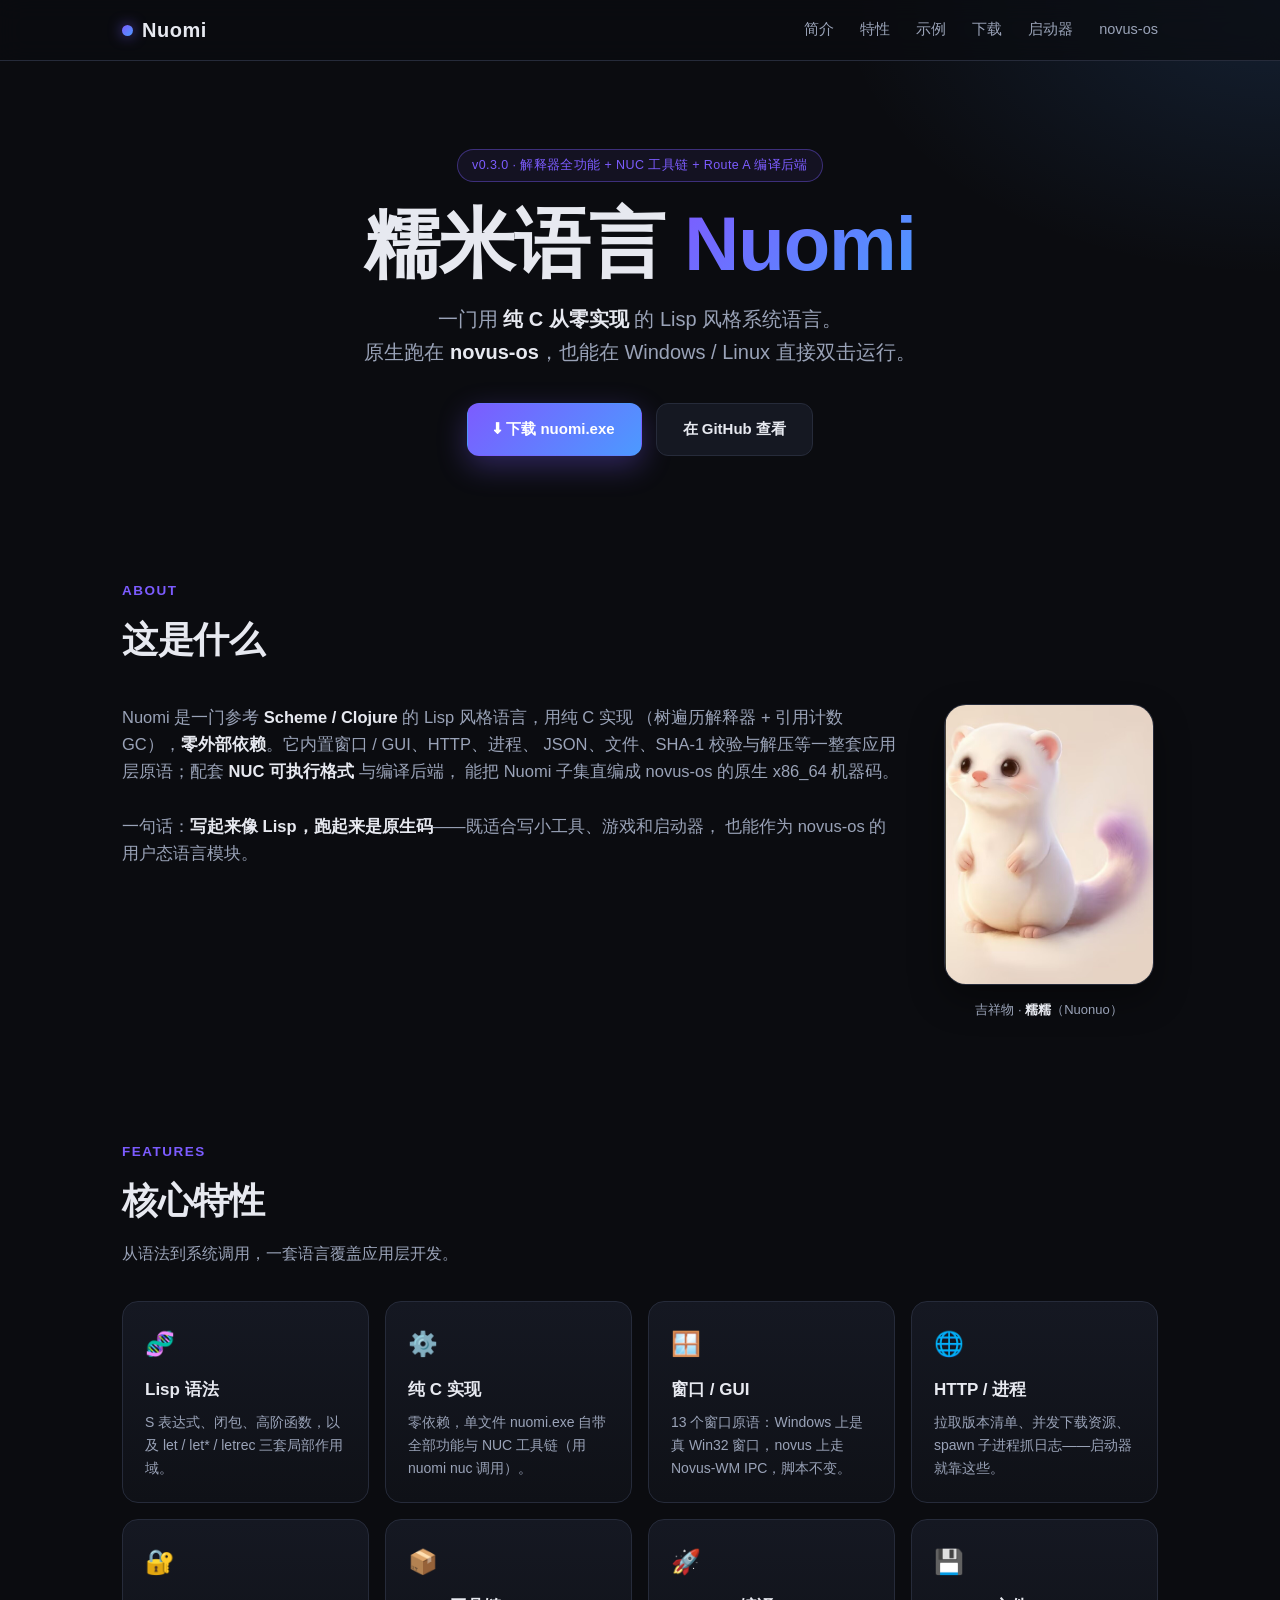
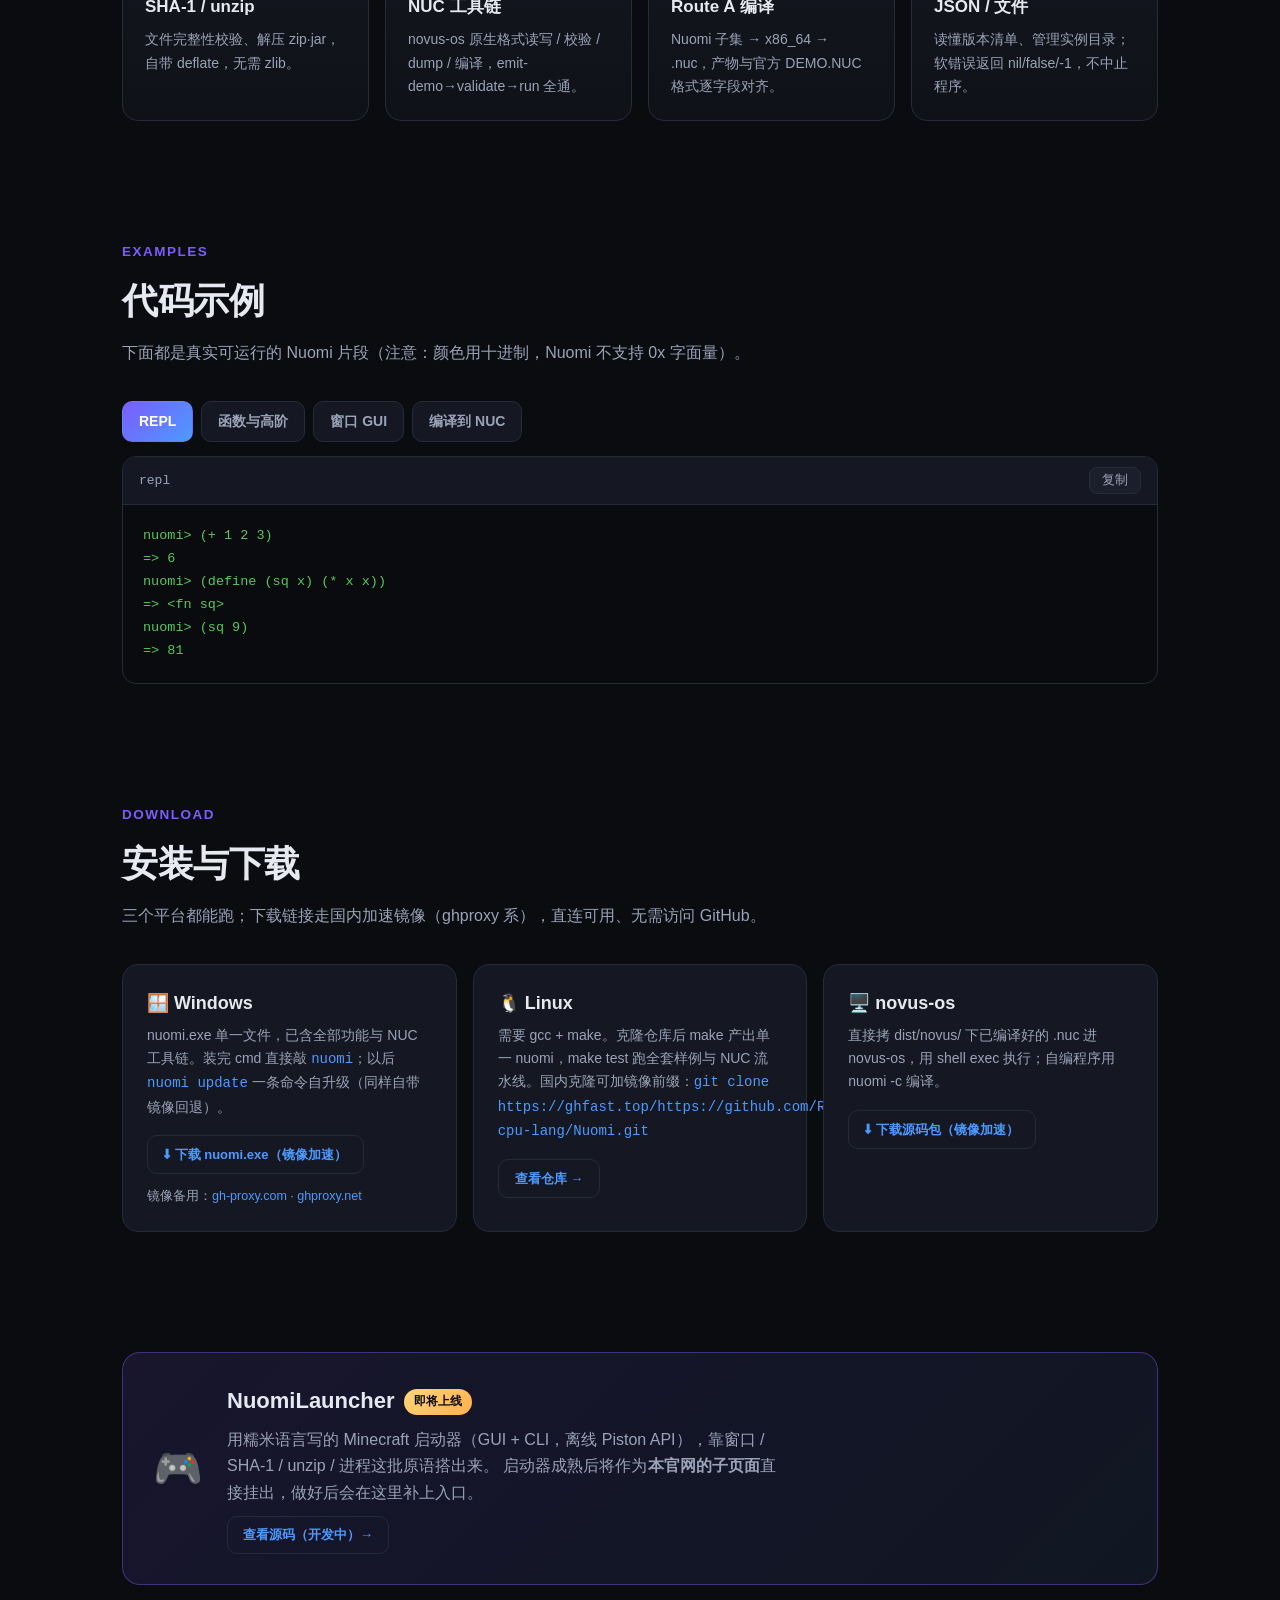
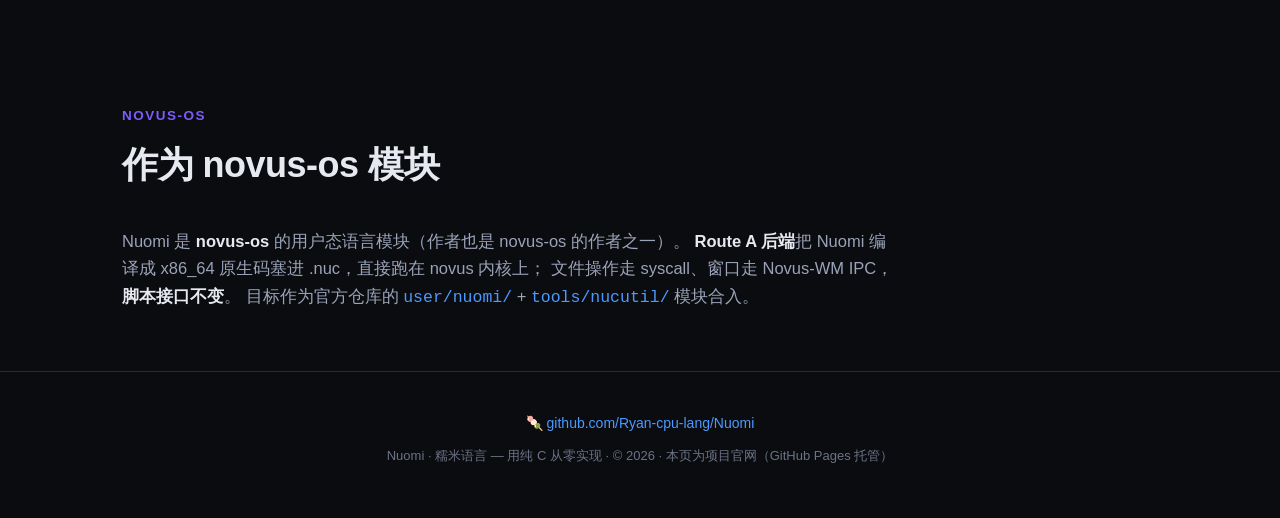
==== index.html @ 77aca498 "Add mascot Nuonuo to about section (inline base64)" ====
<!DOCTYPE html>
<html lang="zh-CN">
<head>
<meta charset="UTF-8">
<meta name="viewport" content="width=device-width, initial-scale=1.0">
<title>Nuomi · 糯米语言 — 用纯 C 从零实现的 Lisp 风格系统语言</title>
<style>
  :root{
    --bg:#0b0c10; --bg2:#0f1117; --panel:#151822; --panel2:#1b1f2b;
    --border:#262b3a; --text:#e7e9f0; --dim:#9aa3b8;
    --purple:#7c5cff; --blue:#4c9aff; --green:#57c75e;
    --grad:linear-gradient(135deg,#7c5cff,#4c9aff);
    --mono:"SFMono-Regular",Consolas,"Liberation Mono",Menlo,monospace;
    --sans:-apple-system,BlinkMacSystemFont,"Segoe UI","PingFang SC","Microsoft YaHei",sans-serif;
  }
  *{box-sizing:border-box;margin:0;padding:0}
  html{scroll-behavior:smooth}
  body{
    font-family:var(--sans); color:var(--text); background:var(--bg);
    line-height:1.65; overflow-x:hidden;
    background-image:
      radial-gradient(900px 500px at 12% -8%, rgba(124,92,255,.18), transparent 60%),
      radial-gradient(800px 500px at 100% 0%, rgba(76,154,255,.14), transparent 55%);
  }
  a{color:inherit;text-decoration:none}
  .wrap{max-width:1080px;margin:0 auto;padding:0 22px}
  /* nav */
  nav{
    position:sticky;top:0;z-index:50;backdrop-filter:blur(12px);
    background:rgba(11,12,16,.72);border-bottom:1px solid var(--border);
  }
  nav .wrap{display:flex;align-items:center;justify-content:space-between;height:60px}
  .brand{font-weight:800;font-size:20px;letter-spacing:.5px;display:flex;align-items:center;gap:9px}
  .brand .dot{width:11px;height:11px;border-radius:50%;background:var(--grad);box-shadow:0 0 14px rgba(124,92,255,.7)}
  .navlinks{display:flex;gap:26px;font-size:14.5px;color:var(--dim)}
  .navlinks a:hover{color:var(--text)}
  @media(max-width:720px){.navlinks{display:none}}
  /* hero */
  header{padding:88px 0 64px;text-align:center}
  .badge{display:inline-block;font-size:12.5px;color:var(--purple);
    border:1px solid rgba(124,92,255,.4);background:rgba(124,92,255,.08);
    padding:5px 14px;border-radius:999px;margin-bottom:22px;letter-spacing:.4px}
  h1{font-size:clamp(42px,8vw,76px);font-weight:850;line-height:1.05;letter-spacing:-1px}
  h1 .grad{background:var(--grad);-webkit-background-clip:text;background-clip:text;color:transparent}
  .sub{font-size:clamp(16px,2.4vw,20px);color:var(--dim);max-width:680px;margin:20px auto 0}
  .sub b{color:var(--text);font-weight:600}
  .cta{display:flex;gap:14px;justify-content:center;flex-wrap:wrap;margin-top:34px}
  .btn{padding:13px 26px;border-radius:12px;font-weight:650;font-size:15px;transition:.18s;border:1px solid transparent}
  .btn.pri{background:var(--grad);color:#fff;box-shadow:0 10px 30px rgba(124,92,255,.32)}
  .btn.pri:hover{transform:translateY(-2px);box-shadow:0 14px 36px rgba(124,92,255,.45)}
  .btn.sec{background:var(--panel);border-color:var(--border);color:var(--text)}
  .btn.sec:hover{border-color:var(--purple);color:#fff}
  /* sections */
  section{padding:60px 0}
  .sec-head{margin-bottom:34px}
  .sec-head .kicker{color:var(--purple);font-size:13.5px;font-weight:700;letter-spacing:1.5px;text-transform:uppercase}
  .sec-head h2{font-size:clamp(26px,4vw,36px);font-weight:800;margin-top:8px;letter-spacing:-.5px}
  .sec-head p{color:var(--dim);margin-top:10px;max-width:720px}
  .lead{color:var(--dim);max-width:780px;font-size:16.5px}
  .lead b{color:var(--text)}
  /* about + mascot */
  .about-flex{display:flex;gap:42px;align-items:flex-start;flex-wrap:wrap;margin-top:6px}
  .about-flex .lead{flex:1 1 420px;min-width:280px}
  .mascot-card{flex:0 0 210px;text-align:center}
  .mascot-card img{width:100%;max-width:210px;border-radius:22px;border:1px solid var(--border);
    box-shadow:0 14px 34px rgba(0,0,0,.38);display:block;background:var(--panel)}
  .mascot-cap{font-size:13px;color:var(--dim);margin-top:14px}
  .mascot-cap b{color:var(--text);font-weight:700}
  @media(max-width:680px){.mascot-card{margin:4px auto 0}}
  /* feature grid */
  .grid{display:grid;grid-template-columns:repeat(auto-fill,minmax(240px,1fr));gap:16px}
  .card{background:linear-gradient(180deg,var(--panel),var(--bg2));border:1px solid var(--border);
    border-radius:16px;padding:22px;transition:.18s}
  .card:hover{border-color:rgba(124,92,255,.55);transform:translateY(-3px)}
  .card .ico{font-size:24px;margin-bottom:12px}
  .card h3{font-size:17px;font-weight:700;margin-bottom:7px}
  .card p{font-size:14px;color:var(--dim)}
  /* code tabs */
  .tabs{display:flex;gap:8px;flex-wrap:wrap;margin-bottom:14px}
  .tab{padding:8px 16px;border-radius:10px;background:var(--panel);border:1px solid var(--border);
    color:var(--dim);font-size:14px;cursor:pointer;transition:.15s;font-weight:600}
  .tab:hover{color:var(--text)}
  .tab.active{background:var(--grad);color:#fff;border-color:transparent}
  .codewrap{position:relative;background:#0a0b0f;border:1px solid var(--border);border-radius:14px;overflow:hidden}
  .codewrap .bar{display:flex;justify-content:space-between;align-items:center;
    padding:10px 16px;border-bottom:1px solid var(--border);background:var(--panel)}
  .codewrap .bar .name{font-size:13px;color:var(--dim);font-family:var(--mono)}
  .copy{font-size:12.5px;color:var(--dim);background:var(--panel2);border:1px solid var(--border);
    padding:4px 12px;border-radius:8px;cursor:pointer;transition:.15s}
  .copy:hover{color:#fff;border-color:var(--purple)}
  pre{margin:0;padding:20px;overflow:auto;font-family:var(--mono);font-size:13.5px;line-height:1.7}
  pre code{white-space:pre}
  .cm{color:#5c6478;font-style:italic}
  .st{color:#9be89b}
  .num{color:#f0a868}
  .kw{color:#c08bff;font-weight:600}
  .sym{color:#7fb4ff}
  .out{color:#57c75e}
  /* download */
  .dl-grid{display:grid;grid-template-columns:repeat(auto-fit,minmax(260px,1fr));gap:16px}
  .dl{background:var(--panel);border:1px solid var(--border);border-radius:16px;padding:24px}
  .dl h3{font-size:18px;margin-bottom:6px;display:flex;align-items:center;gap:10px}
  .dl p{font-size:14px;color:var(--dim);margin-bottom:16px}
  .dl .mini{display:inline-block;font-size:13px;font-weight:600;color:var(--blue);
    border:1px solid var(--border);padding:8px 16px;border-radius:10px;transition:.15s}
  .dl .mini:hover{border-color:var(--blue);background:rgba(76,154,255,.08)}
  .alt{margin-top:12px;font-size:12.5px;color:var(--dim)}
  .alt a{color:var(--blue)}
  .alt a:hover{text-decoration:underline}
  /* launcher callout */
  .launch{background:linear-gradient(135deg,rgba(124,92,255,.12),rgba(76,154,255,.08));
    border:1px solid rgba(124,92,255,.4);border-radius:18px;padding:30px;display:flex;
    gap:24px;align-items:center;flex-wrap:wrap}
  .launch .big{font-size:40px}
  .launch h3{font-size:22px;font-weight:800;margin-bottom:8px}
  .launch p{color:var(--dim);max-width:560px}
  .soon{display:inline-block;font-size:12px;font-weight:700;color:#0b0c10;background:linear-gradient(135deg,#ffd479,#ffb14c);
    padding:3px 10px;border-radius:999px;margin-left:10px;vertical-align:middle}
  /* footer */
  footer{border-top:1px solid var(--border);padding:40px 0;color:var(--dim);font-size:14px;text-align:center}
  footer a{color:var(--blue)}
  .note{font-size:13px;color:#6b7387;margin-top:10px}
</style>
</head>
<body>

<nav>
  <div class="wrap">
    <div class="brand"><span class="dot"></span>Nuomi</div>
    <div class="navlinks">
      <a href="#about">简介</a>
      <a href="#features">特性</a>
      <a href="#examples">示例</a>
      <a href="#download">下载</a>
      <a href="#launcher">启动器</a>
      <a href="#novus">novus-os</a>
    </div>
  </div>
</nav>

<header>
  <div class="wrap">
    <span class="badge">v0.3.0 · 解释器全功能 + NUC 工具链 + Route A 编译后端</span>
    <h1>糯米语言 <span class="grad">Nuomi</span></h1>
    <p class="sub">一门用 <b>纯 C 从零实现</b> 的 Lisp 风格系统语言。<br>
      原生跑在 <b>novus-os</b>，也能在 Windows / Linux 直接双击运行。</p>
    <div class="cta">
      <a class="btn pri" href="https://ghfast.top/https://github.com/Ryan-cpu-lang/Nuomi/releases/latest/download/nuomi.exe">⬇ 下载 nuomi.exe</a>
      <a class="btn sec" href="https://github.com/Ryan-cpu-lang/Nuomi">在 GitHub 查看</a>
    </div>
  </div>
</header>

<section id="about">
  <div class="wrap">
    <div class="sec-head"><div class="kicker">About</div><h2>这是什么</h2></div>
    <div class="about-flex">
      <p class="lead">
        Nuomi 是一门参考 <b>Scheme / Clojure</b> 的 Lisp 风格语言，用纯 C 实现
        （树遍历解释器 + 引用计数 GC），<b>零外部依赖</b>。它内置窗口 / GUI、HTTP、进程、
        JSON、文件、SHA-1 校验与解压等一整套应用层原语；配套 <b>NUC 可执行格式</b> 与编译后端，
        能把 Nuomi 子集直编成 novus-os 的原生 x86_64 机器码。<br><br>
        一句话：<b>写起来像 Lisp，跑起来是原生码</b>——既适合写小工具、游戏和启动器，
        也能作为 novus-os 的用户态语言模块。
      </p>
      <div class="mascot-card">
        <img src="[data-uri]" alt="Nuomi 吉祥物 · 糯糯">
        <p class="mascot-cap">吉祥物 · <b>糯糯</b>（Nuonuo）</p>
      </div>
    </div>
  </div>
</section>

<section id="features">
  <div class="wrap">
    <div class="sec-head"><div class="kicker">Features</div><h2>核心特性</h2>
      <p>从语法到系统调用，一套语言覆盖应用层开发。</p></div>
    <div class="grid">
      <div class="card"><div class="ico">🧬</div><h3>Lisp 语法</h3><p>S 表达式、闭包、高阶函数，以及 let / let* / letrec 三套局部作用域。</p></div>
      <div class="card"><div class="ico">⚙️</div><h3>纯 C 实现</h3><p>零依赖，单文件 nuomi.exe 自带全部功能与 NUC 工具链（用 nuomi nuc 调用）。</p></div>
      <div class="card"><div class="ico">🪟</div><h3>窗口 / GUI</h3><p>13 个窗口原语：Windows 上是真 Win32 窗口，novus 上走 Novus-WM IPC，脚本不变。</p></div>
      <div class="card"><div class="ico">🌐</div><h3>HTTP / 进程</h3><p>拉取版本清单、并发下载资源、spawn 子进程抓日志——启动器就靠这些。</p></div>
      <div class="card"><div class="ico">🔐</div><h3>SHA-1 / unzip</h3><p>文件完整性校验、解压 zip·jar，自带 deflate，无需 zlib。</p></div>
      <div class="card"><div class="ico">📦</div><h3>NUC 工具链</h3><p>novus-os 原生格式读写 / 校验 / dump / 编译，emit-demo→validate→run 全通。</p></div>
      <div class="card"><div class="ico">🚀</div><h3>Route A 编译</h3><p>Nuomi 子集 → x86_64 → .nuc，产物与官方 DEMO.NUC 格式逐字段对齐。</p></div>
      <div class="card"><div class="ico">💾</div><h3>JSON / 文件</h3><p>读懂版本清单、管理实例目录；软错误返回 nil/false/-1，不中止程序。</p></div>
    </div>
  </div>
</section>

<section id="examples">
  <div class="wrap">
    <div class="sec-head"><div class="kicker">Examples</div><h2>代码示例</h2>
      <p>下面都是真实可运行的 Nuomi 片段（注意：颜色用十进制，Nuomi 不支持 0x 字面量）。</p></div>
    <div class="tabs" id="tabs">
      <div class="tab active" data-t="0">REPL</div>
      <div class="tab" data-t="1">函数与高阶</div>
      <div class="tab" data-t="2">窗口 GUI</div>
      <div class="tab" data-t="3">编译到 NUC</div>
    </div>
    <div class="codewrap">
      <div class="bar"><span class="name" id="codename">repl</span><button class="copy" id="copybtn">复制</button></div>
      <pre><code class="lang-nuomi" data-name="repl">
nuomi> (+ 1 2 3)
=> 6
nuomi> (define (sq x) (* x x))
=> &lt;fn sq&gt;
nuomi> (sq 9)
=> 81</code></pre>
      <pre style="display:none"><code class="lang-nuomi" data-name="higher-order">
;; 给每个元素求平方
(define (sq x) (* x x))
(map sq [1 2 3 4])
;; => [1 4 9 16]

;; 过滤出偶数
(filter (lambda (n) (= 0 (% n 2))) [1 2 3 4 5 6])
;; => [2 4 6]

;; 局部作用域：并行绑定，不污染全局
(let ((a 1) (b 2))
  (+ a b))</code></pre>
      <pre style="display:none"><code class="lang-nuomi" data-name="window-gui">
;; 颜色用十进制：rgb(r,g,b) = r*65536 + g*256 + b
(define (rgb r g b) (+ (* r 65536) (* g 256) b))

(define ui (window-create 200 150 480 440 "Nuomi 窗口"))
(window-fill ui 0 0 480 440 (rgb 20 22 26))      ;; 背景
(window-text ui 40 66 2 "你好，糯米!" (rgb 255 255 255))
(window-invalidate ui)

;; 主循环里非阻塞取键：'up 'down 'left 'right 'esc ...
(window-event)</code></pre>
      <pre style="display:none"><code class="lang-nuomi" data-name="compile-to-nuc">
;; 宿主机：把 Nuomi 子集编译成 novus-os 原生可执行格式
nuomi -c program.nuomi -o program.nuc

;; NUC 工具链：生成 / 校验 / dump / 真机执行
nuomi nuc emit-demo demo.nuc
nuomi nuc validate demo.nuc
nuomi nuc run demo.nuc        ;; entry returned: 42 (0x2A)</code></pre>
    </div>
  </div>
</section>

<section id="download">
  <div class="wrap">
    <div class="sec-head"><div class="kicker">Download</div><h2>安装与下载</h2>
      <p>三个平台都能跑；下载链接走国内加速镜像（ghproxy 系），直连可用、无需访问 GitHub。</p></div>
    <div class="dl-grid">
      <div class="dl">
        <h3>🪟 Windows</h3>
        <p>nuomi.exe 单一文件，已含全部功能与 NUC 工具链。装完 cmd 直接敲 <code style="font-family:var(--mono);color:var(--blue)">nuomi</code>；以后 <code style="font-family:var(--mono);color:var(--blue)">nuomi update</code> 一条命令自升级（同样自带镜像回退）。</p>
        <a class="mini" href="https://ghfast.top/https://github.com/Ryan-cpu-lang/Nuomi/releases/latest/download/nuomi.exe">⬇ 下载 nuomi.exe（镜像加速）</a>
        <div class="alt">镜像备用：<a href="https://gh-proxy.com/https://github.com/Ryan-cpu-lang/Nuomi/releases/latest/download/nuomi.exe">gh-proxy.com</a> · <a href="https://ghproxy.net/https://github.com/Ryan-cpu-lang/Nuomi/releases/latest/download/nuomi.exe">ghproxy.net</a></div>
      </div>
      <div class="dl">
        <h3>🐧 Linux</h3>
        <p>需要 gcc + make。克隆仓库后 make 产出单一 nuomi，make test 跑全套样例与 NUC 流水线。国内克隆可加镜像前缀：<code style="font-family:var(--mono);color:var(--blue)">git clone https://ghfast.top/https://github.com/Ryan-cpu-lang/Nuomi.git</code></p>
        <a class="mini" href="https://github.com/Ryan-cpu-lang/Nuomi">查看仓库 →</a>
      </div>
      <div class="dl">
        <h3>🖥️ novus-os</h3>
        <p>直接拷 dist/novus/ 下已编译好的 .nuc 进 novus-os，用 shell exec 执行；自编程序用 nuomi -c 编译。</p>
        <a class="mini" href="https://ghfast.top/https://github.com/Ryan-cpu-lang/Nuomi/archive/refs/heads/main.zip">⬇ 下载源码包（镜像加速）</a>
      </div>
    </div>
  </div>
</section>

<section id="launcher">
  <div class="wrap">
    <div class="launch">
      <div class="big">🎮</div>
      <div>
        <h3>NuomiLauncher<span class="soon">即将上线</span></h3>
        <p>用糯米语言写的 Minecraft 启动器（GUI + CLI，离线 Piston API），靠窗口 / SHA-1 / unzip / 进程这批原语搭出来。
          启动器成熟后将作为<b>本官网的子页面</b>直接挂出，做好后会在这里补上入口。</p>
        <p style="margin-top:10px"><a class="mini" style="display:inline-block;font-size:13px;font-weight:600;color:var(--blue);border:1px solid var(--border);padding:7px 15px;border-radius:10px" href="https://github.com/Ryan-cpu-lang/NuomiLauncher">查看源码（开发中）→</a></p>
      </div>
    </div>
  </div>
</section>

<section id="novus">
  <div class="wrap">
    <div class="sec-head"><div class="kicker">novus-os</div><h2>作为 novus-os 模块</h2></div>
    <p class="lead">
      Nuomi 是 <b>novus-os</b> 的用户态语言模块（作者也是 novus-os 的作者之一）。
      <b>Route A 后端</b>把 Nuomi 编译成 x86_64 原生码塞进 .nuc，直接跑在 novus 内核上；
      文件操作走 syscall、窗口走 Novus-WM IPC，<b>脚本接口不变</b>。
      目标作为官方仓库的 <code style="font-family:var(--mono);color:var(--blue)">user/nuomi/</code> + <code style="font-family:var(--mono);color:var(--blue)">tools/nucutil/</code> 模块合入。
    </p>
  </div>
</section>

<footer>
  <div class="wrap">
    <p>🍡 <a href="https://github.com/Ryan-cpu-lang/Nuomi">github.com/Ryan-cpu-lang/Nuomi</a></p>
    <p class="note">Nuomi · 糯米语言 — 用纯 C 从零实现 · © 2026 · 本页为项目官网（GitHub Pages 托管）</p>
  </div>
</footer>

<script>
  const KEYWORDS = new Set(['define','if','while','let','let*','letrec','lambda','begin','set!','quote','and','or','not','cond','else','map','filter','reduce','range','list','car','cdr','cons']);
  function esc(s){return s.replace(/&/g,'&amp;').replace(/</g,'&lt;').replace(/>/g,'&gt;');}
  function hlLine(line){
    if(/^\s*(nuomi>|=>&gt;|=>)/.test(line)) return '<span class="out">'+esc(line)+'</span>';
    let out='',i=0; const n=line.length;
    while(i<n){
      const c=line[i];
      if(c===';'&&line[i+1]===';'){let e=line.indexOf('\n',i);e=e<0?n:e;out+='<span class="cm">'+esc(line.slice(i,e))+'</span>';i=e;continue;}
      if(c==='"'){let e=i+1;while(e<n&&line[e]!=='"')e++;e=Math.min(e+1,n);out+='<span class="st">'+esc(line.slice(i,e))+'</span>';i=e;continue;}
      if(c==='❝'){let e=line.indexOf('❞',i);e=e<0?n:e+1;out+='<span class="st">'+esc(line.slice(i,e))+'</span>';i=e;continue;}
      if(/[0-9]/.test(c)||(c==='.'&&/[0-9]/.test(line[i+1]||''))){let e=i+1;while(e<n&&/[0-9.]/.test(line[e]))e++;out+='<span class="num">'+esc(line.slice(i,e))+'</span>';i=e;continue;}
      if(/[A-Za-z_!*+\-/<>=?]/.test(c)){let e=i+1;while(e<n&&/[A-Za-z0-9_!*+\-/<>=?.]/.test(line[e]))e++;const w=line.slice(i,e);out+=(KEYWORDS.has(w)?'<span class="kw">'+esc(w)+'</span>':'<span class="sym">'+esc(w)+'</span>');i=e;continue;}
      out+=esc(c);i++;
    }
    return out;
  }
  document.querySelectorAll('code.lang-nuomi').forEach(el=>{
    const raw=el.textContent.replace(/^\n/,'').replace(/\n$/,'');
    el.dataset.raw=raw;
    el.innerHTML=raw.split('\n').map(hlLine).join('\n');
  });
  // tabs
  const tabs=document.getElementById('tabs').querySelectorAll('.tab');
  const pres=document.querySelectorAll('.codewrap pre');
  const codename=document.getElementById('codename');
  tabs.forEach(t=>t.addEventListener('click',()=>{
    const idx=+t.dataset.t;
    tabs.forEach(x=>x.classList.remove('active'));t.classList.add('active');
    pres.forEach((p,i)=>p.style.display=i===idx?'block':'none');
    codename.textContent=pres[idx].querySelector('code').dataset.name;
  }));
  // copy
  document.getElementById('copybtn').addEventListener('click',()=>{
    const active=document.querySelector('.codewrap pre[style*="block"] code')||document.querySelector('.codewrap pre code');
    navigator.clipboard.writeText(active.dataset.raw).then(()=>{
      const b=document.getElementById('copybtn');b.textContent='已复制 ✓';setTimeout(()=>b.textContent='复制',1400);
    });
  });
</script>
</body>
</html>
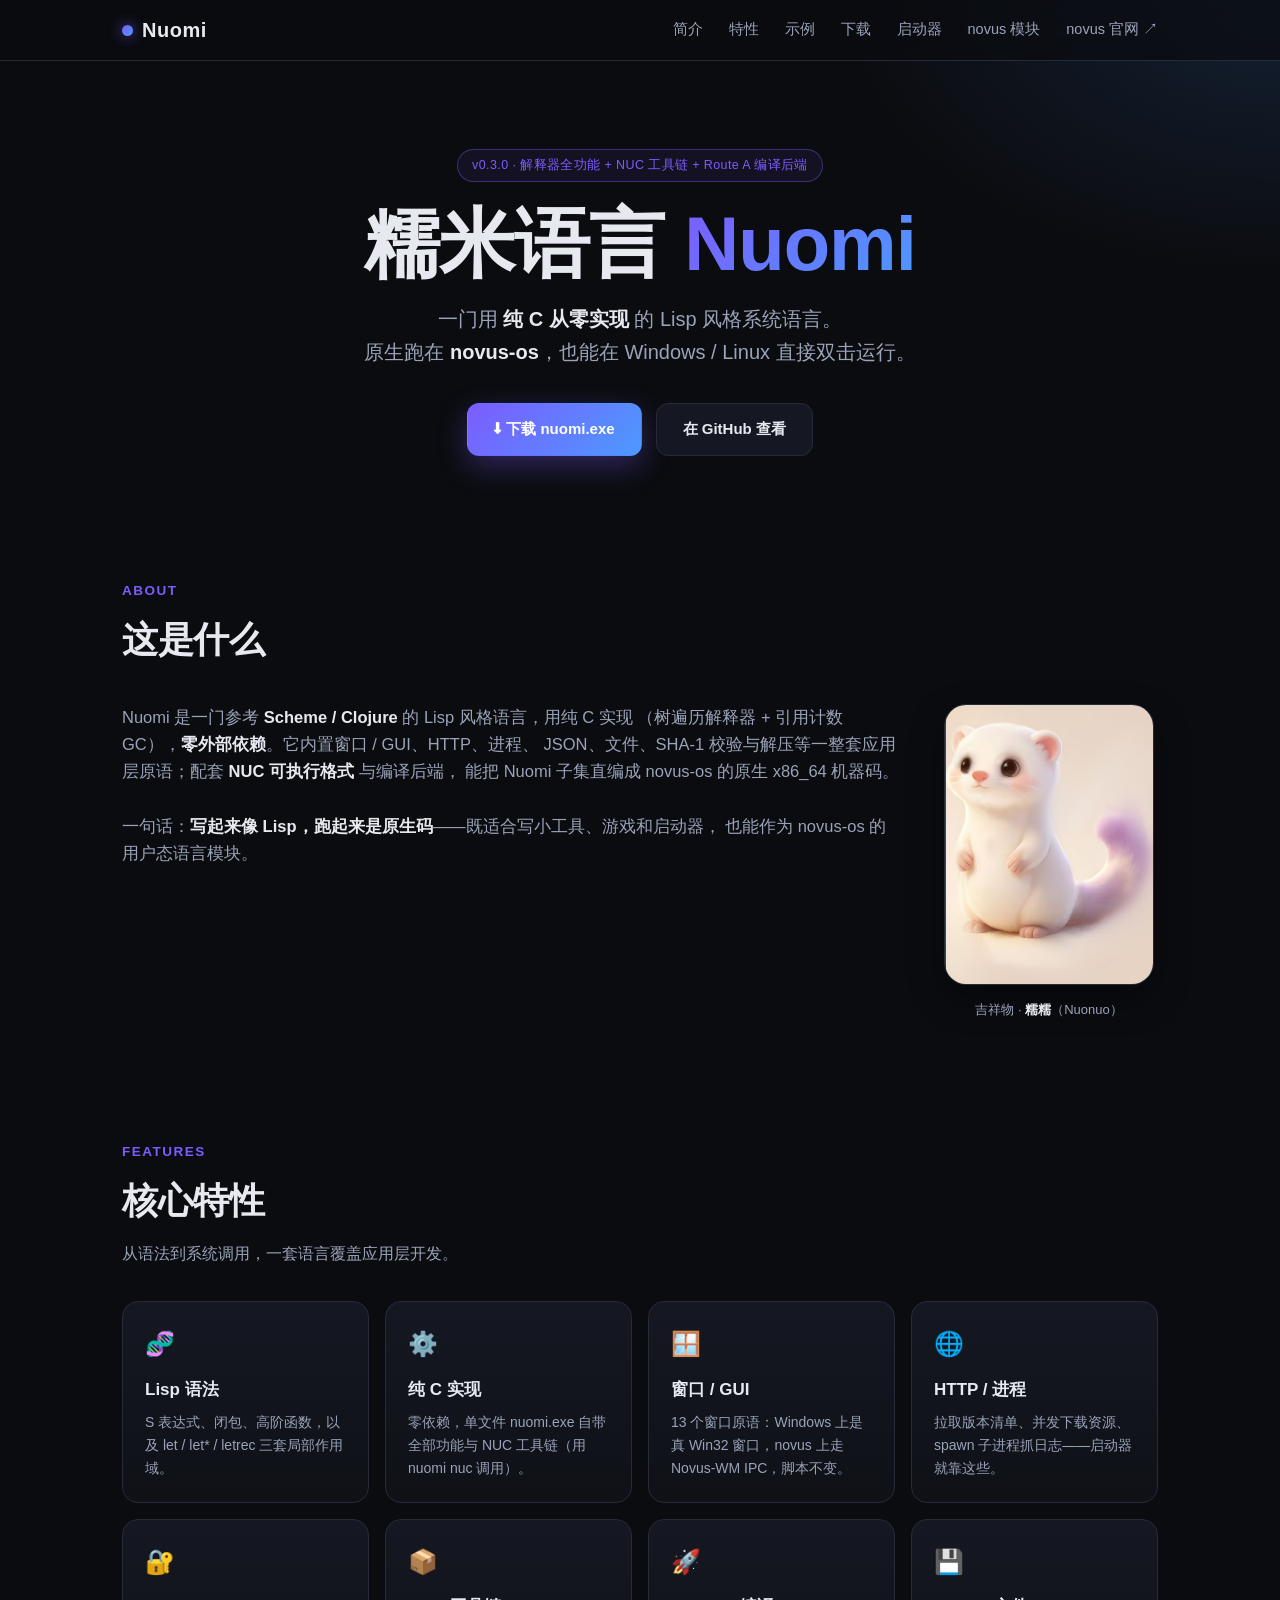
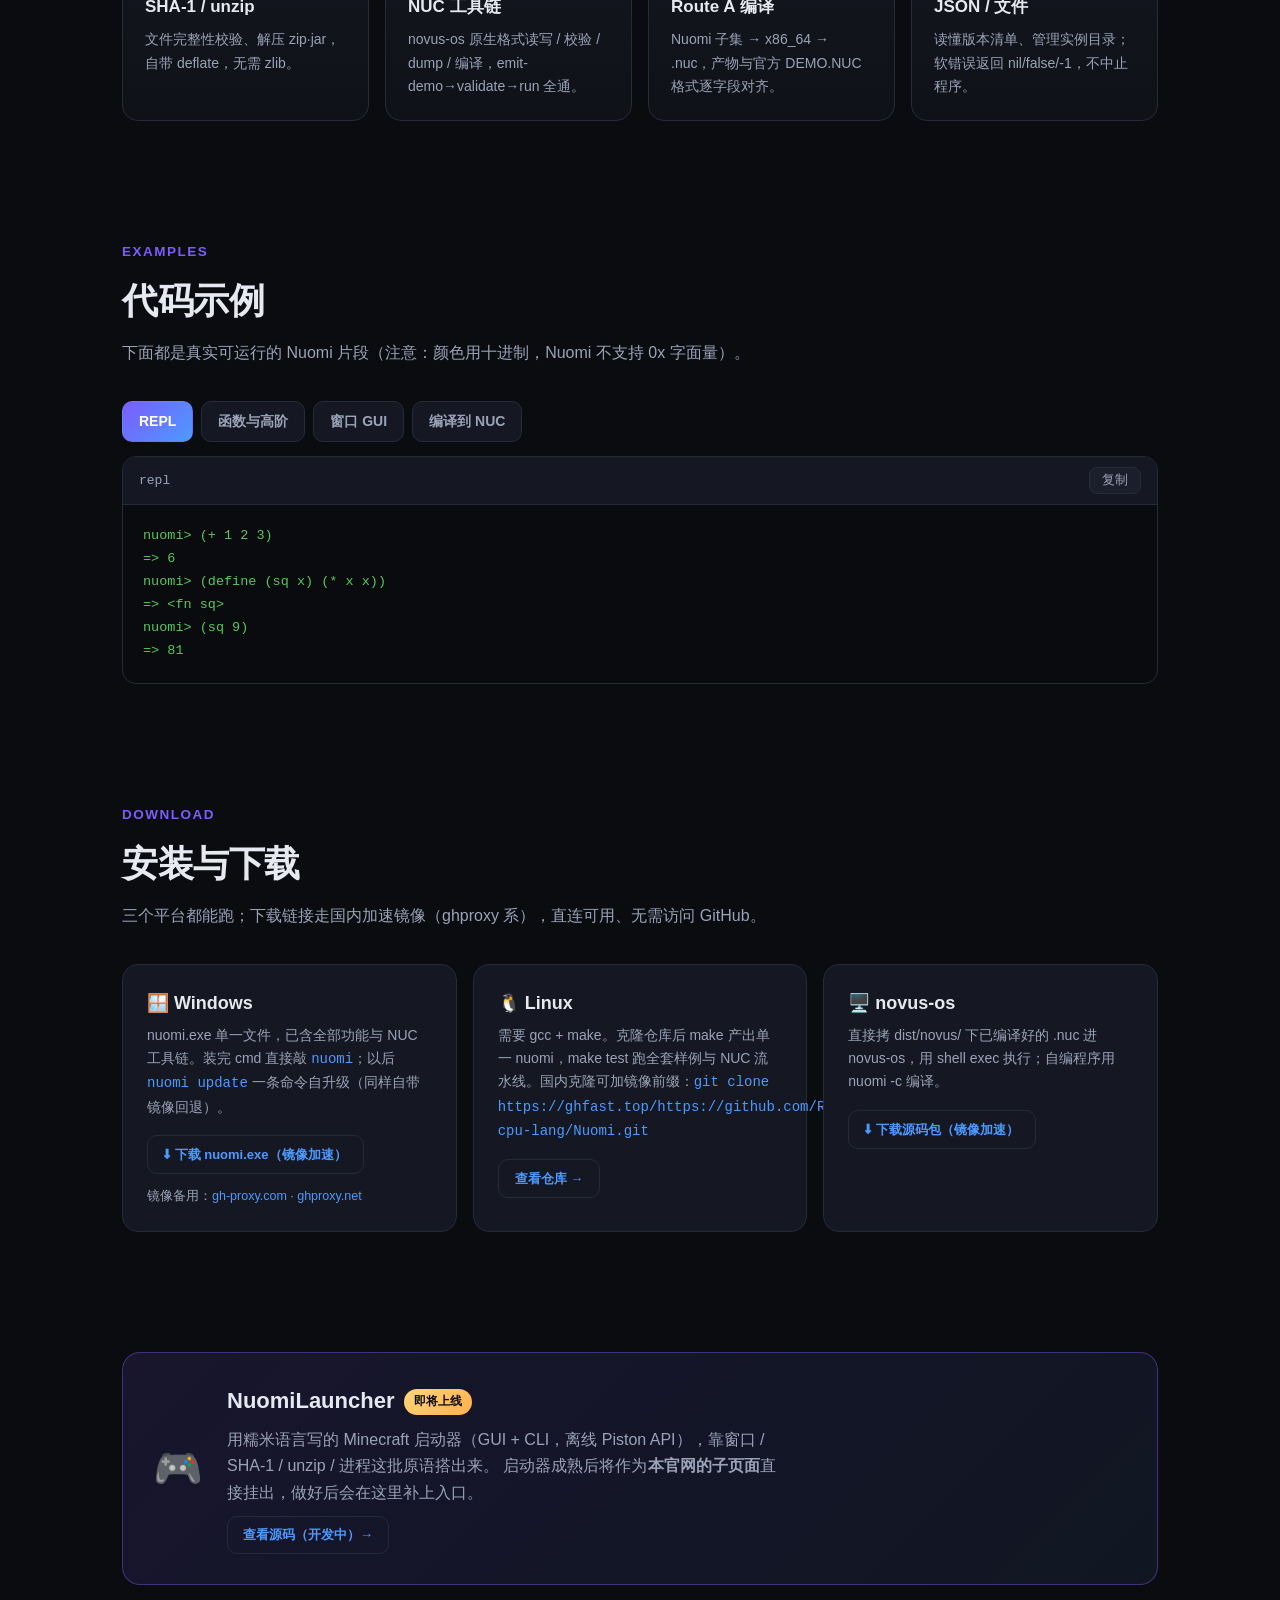
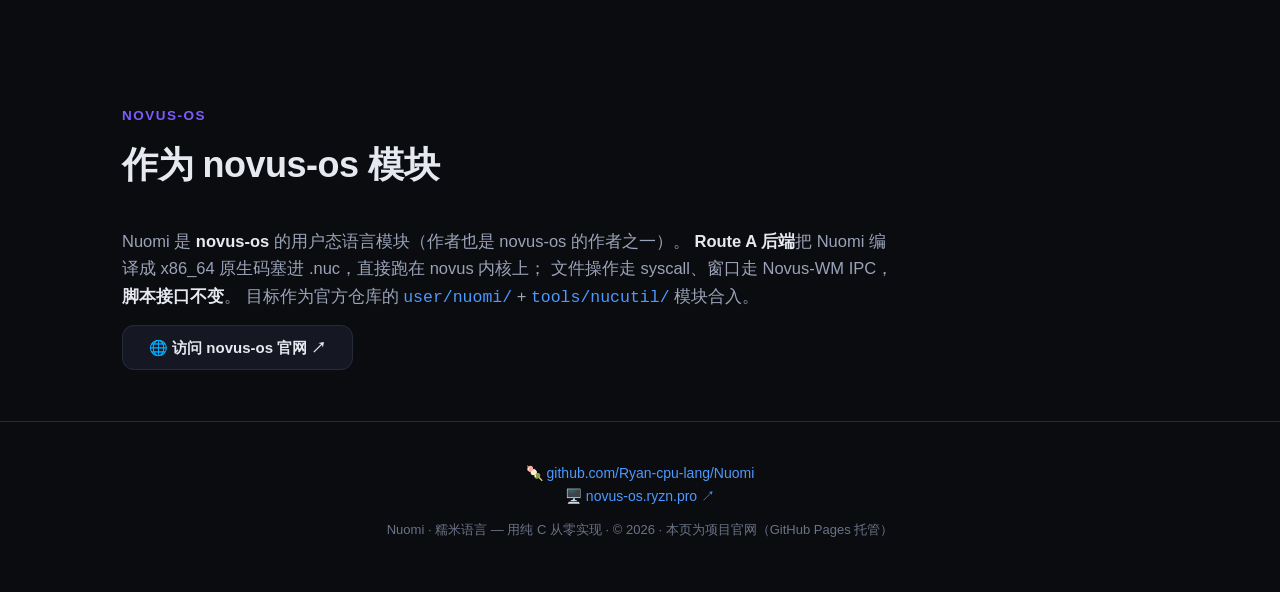
==== commit dad0b074: "Modify novus links and descriptions in index.html Updated links and text for novus module and offici" ====
--- a/index.html
+++ b/index.html
@@ -133,7 +133,8 @@
       <a href="#examples">示例</a>
       <a href="#download">下载</a>
       <a href="#launcher">启动器</a>
-      <a href="#novus">novus-os</a>
+      <a href="#novus">novus 模块</a>
+      <a href="https://www.novus-os.ryzn.pro/index.php" target="_blank" rel="noopener">novus 官网 ↗</a>
     </div>
   </div>
 </nav>
@@ -291,12 +292,16 @@
       文件操作走 syscall、窗口走 Novus-WM IPC，<b>脚本接口不变</b>。
       目标作为官方仓库的 <code style="font-family:var(--mono);color:var(--blue)">user/nuomi/</code> + <code style="font-family:var(--mono);color:var(--blue)">tools/nucutil/</code> 模块合入。
     </p>
+    <div style="margin-top:24px">
+      <a class="btn sec" href="https://www.novus-os.ryzn.pro/index.php" target="_blank" rel="noopener">🌐 访问 novus-os 官网 ↗</a>
+    </div>
   </div>
 </section>
 
 <footer>
   <div class="wrap">
     <p>🍡 <a href="https://github.com/Ryan-cpu-lang/Nuomi">github.com/Ryan-cpu-lang/Nuomi</a></p>
+    <p>🖥️ <a href="https://www.novus-os.ryzn.pro/index.php" target="_blank" rel="noopener">novus-os.ryzn.pro ↗</a></p>
     <p class="note">Nuomi · 糯米语言 — 用纯 C 从零实现 · © 2026 · 本页为项目官网（GitHub Pages 托管）</p>
   </div>
 </footer>
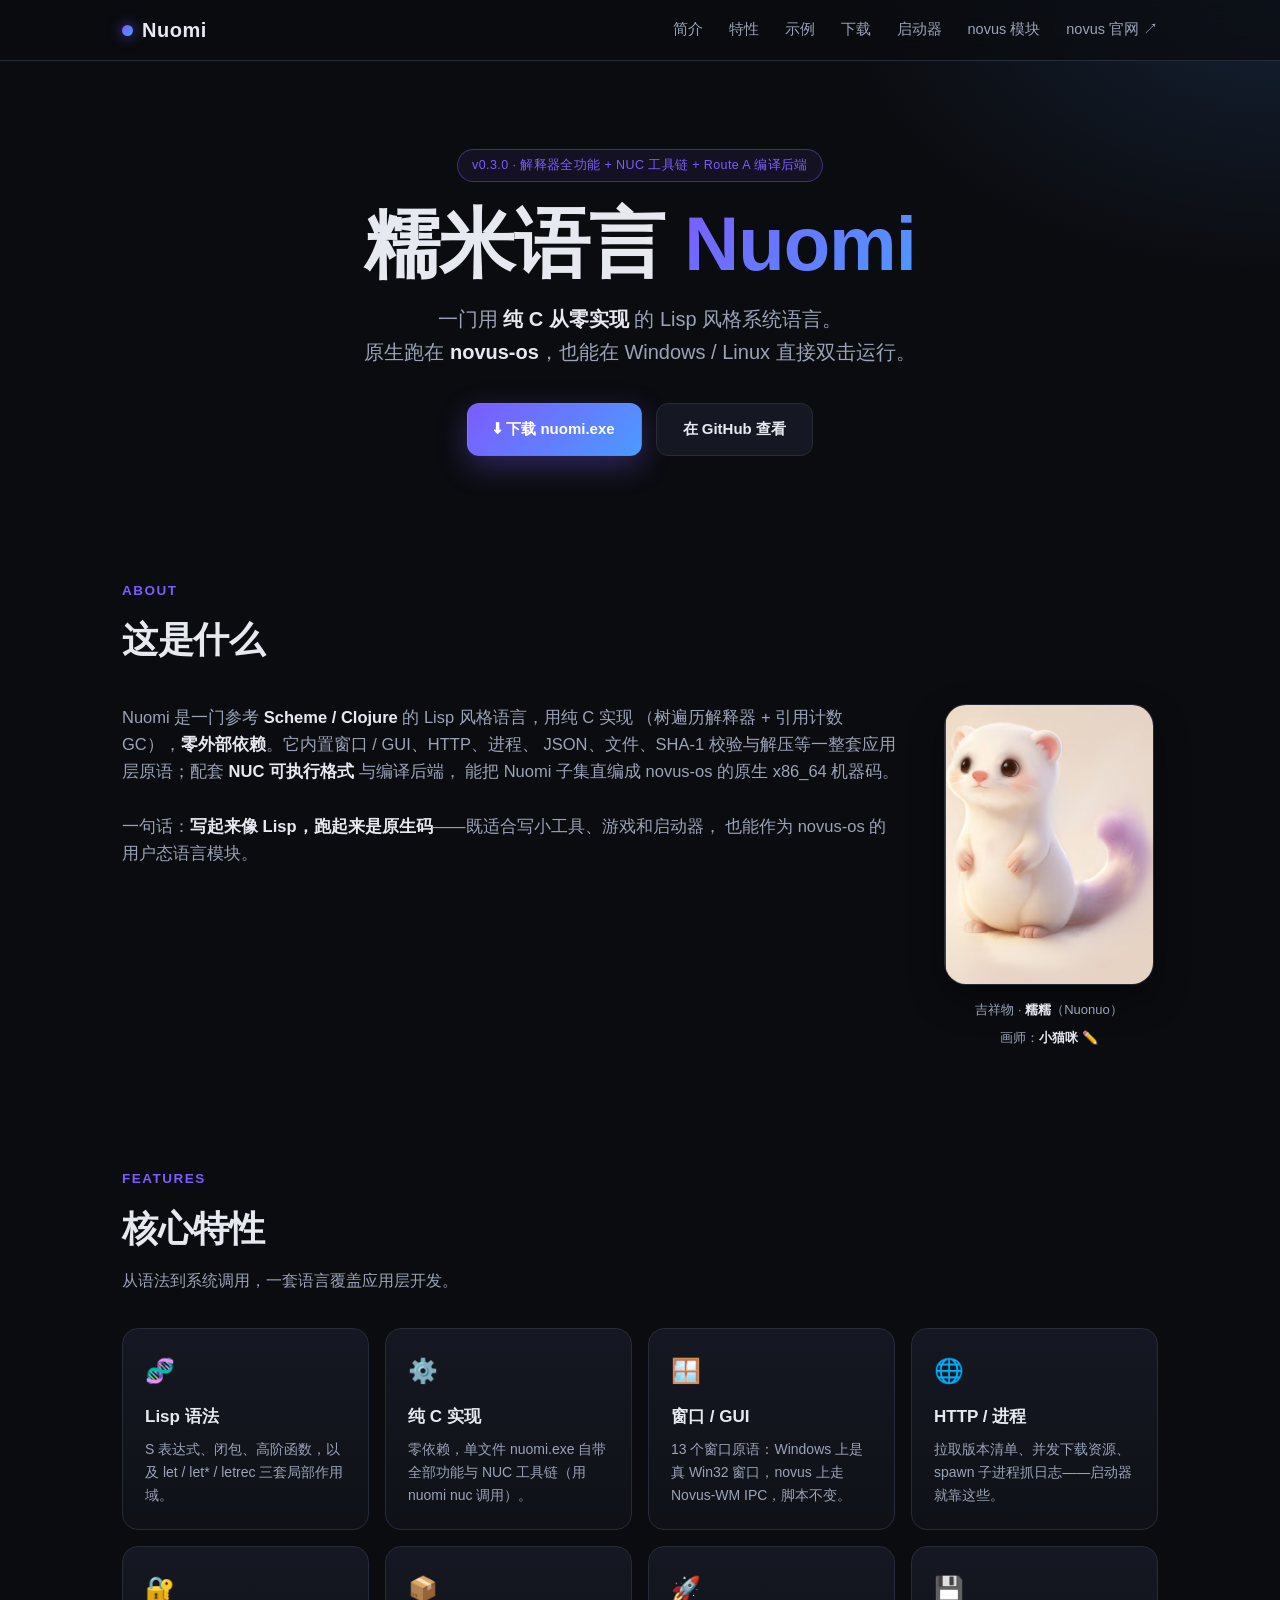
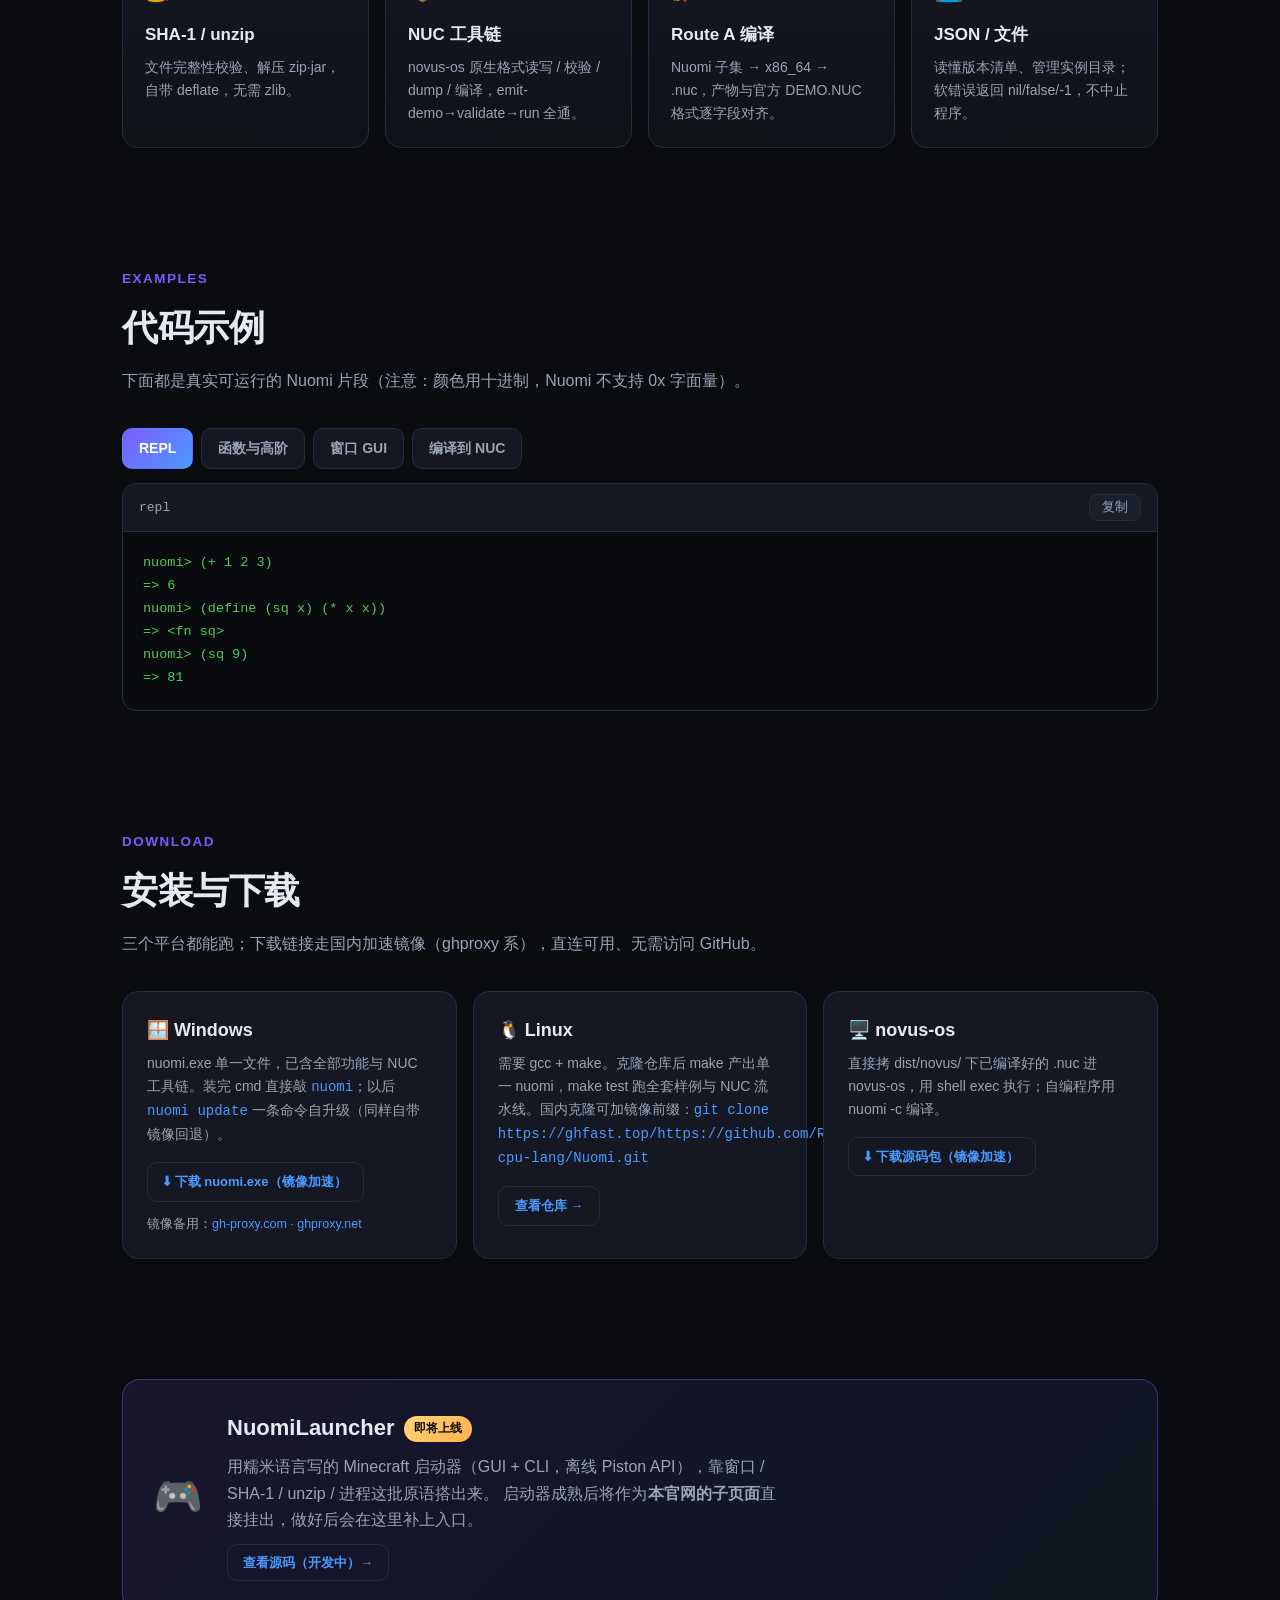
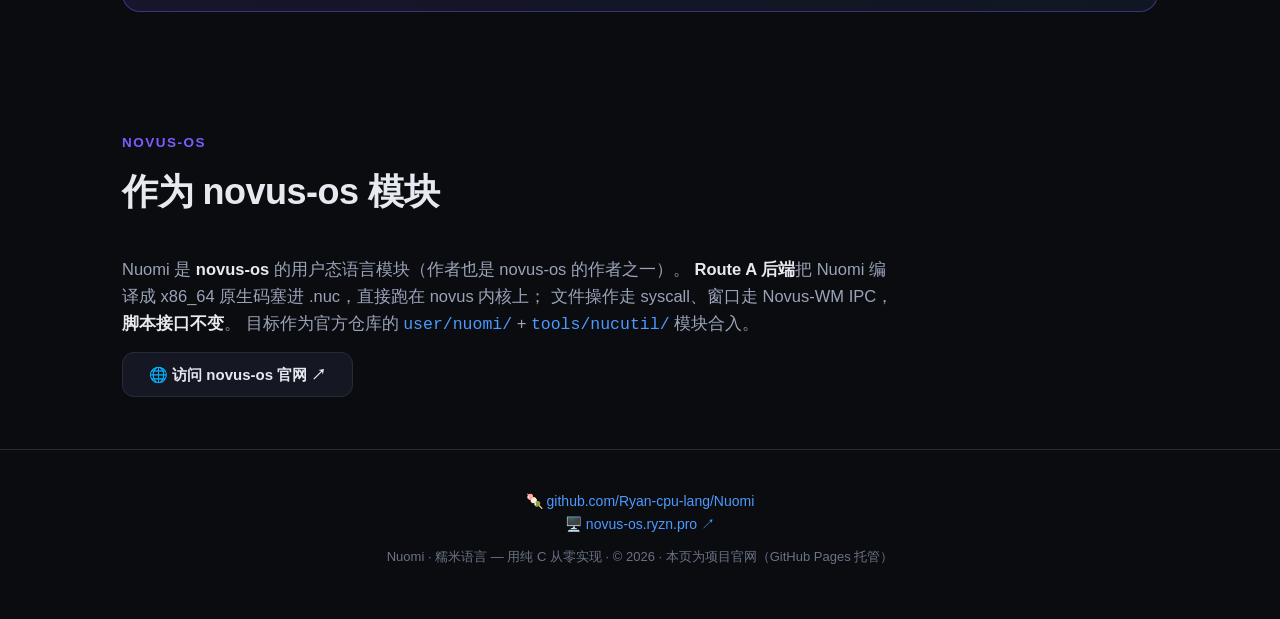
==== commit f700d133: "Update print statement from 'Hello' to 'Goodbye'" ====
--- a/index.html
+++ b/index.html
@@ -167,6 +167,7 @@
       <div class="mascot-card">
         <img src="[data-uri]" alt="Nuomi 吉祥物 · 糯糯">
         <p class="mascot-cap">吉祥物 · <b>糯糯</b>（Nuonuo）</p>
+        <p class="mascot-cap" style="margin-top:6px">画师：<b>小猫咪</b> ✏️</p>
       </div>
     </div>
   </div>
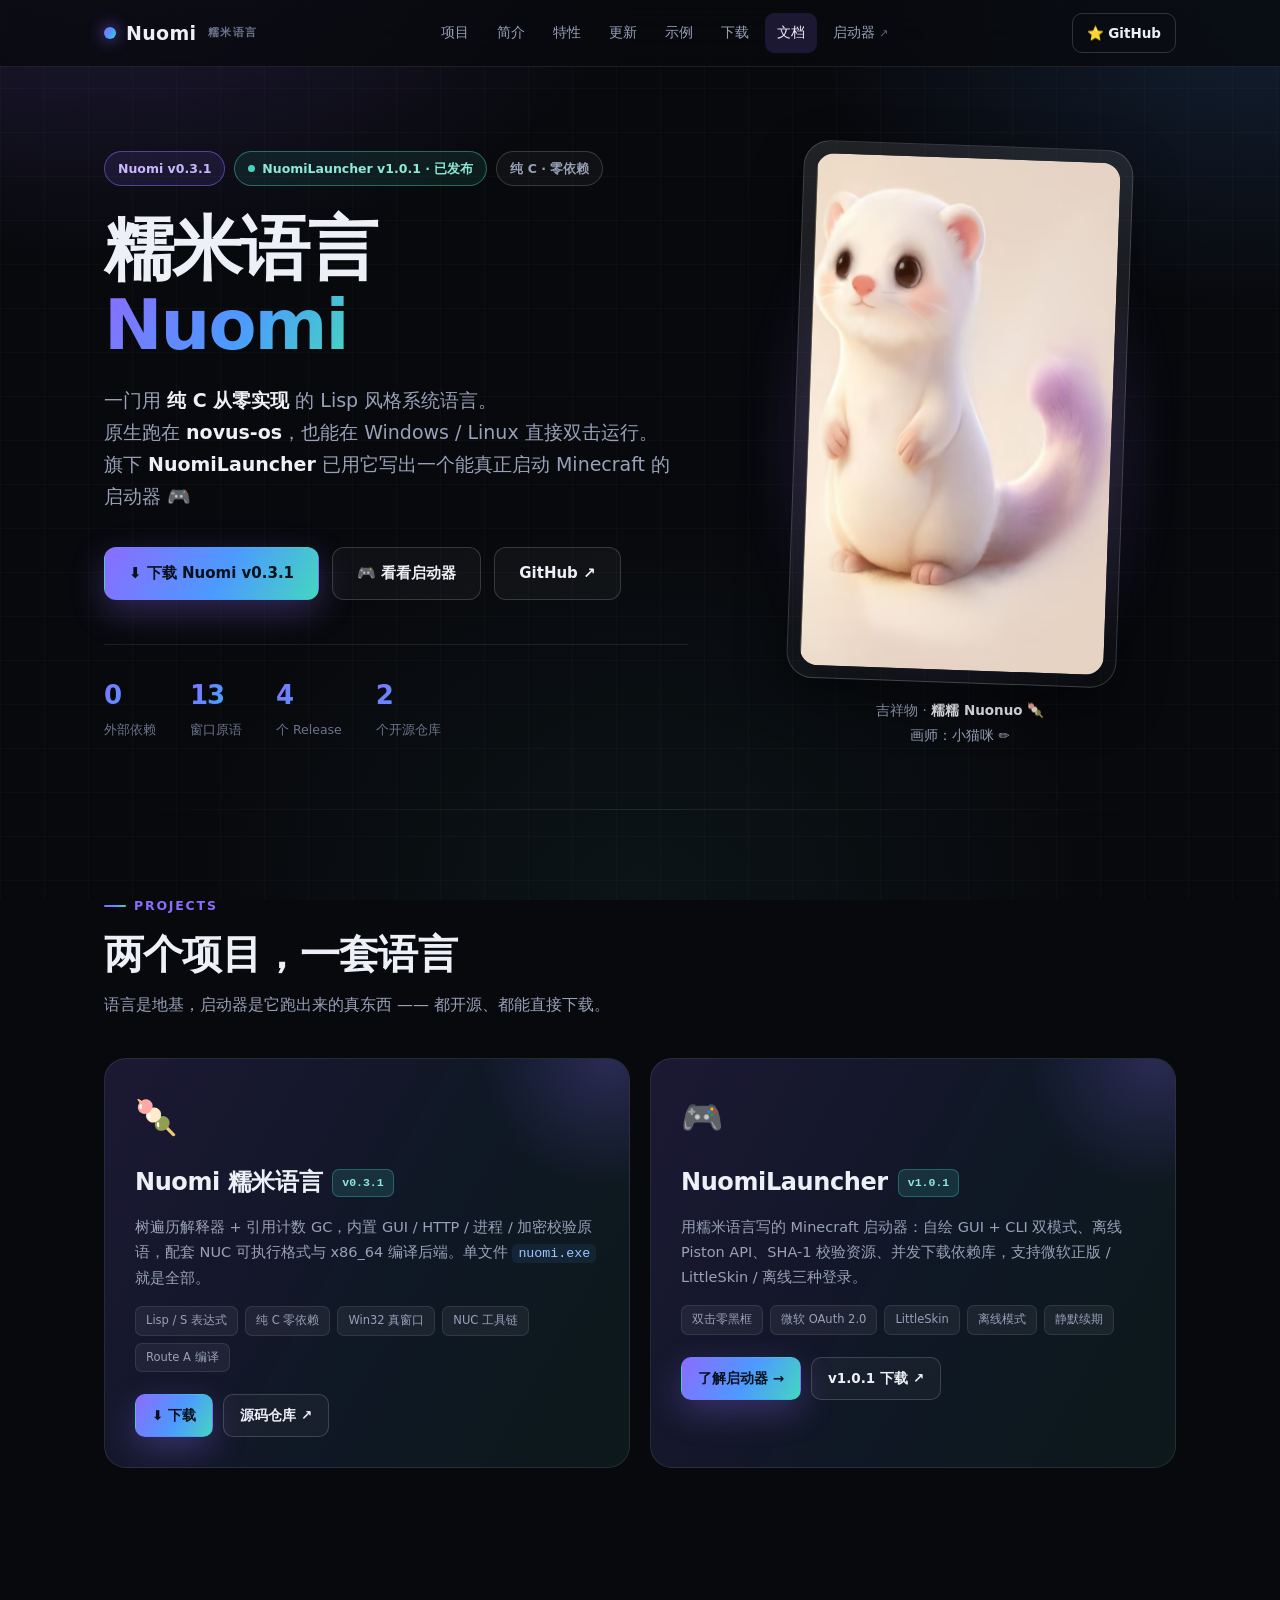
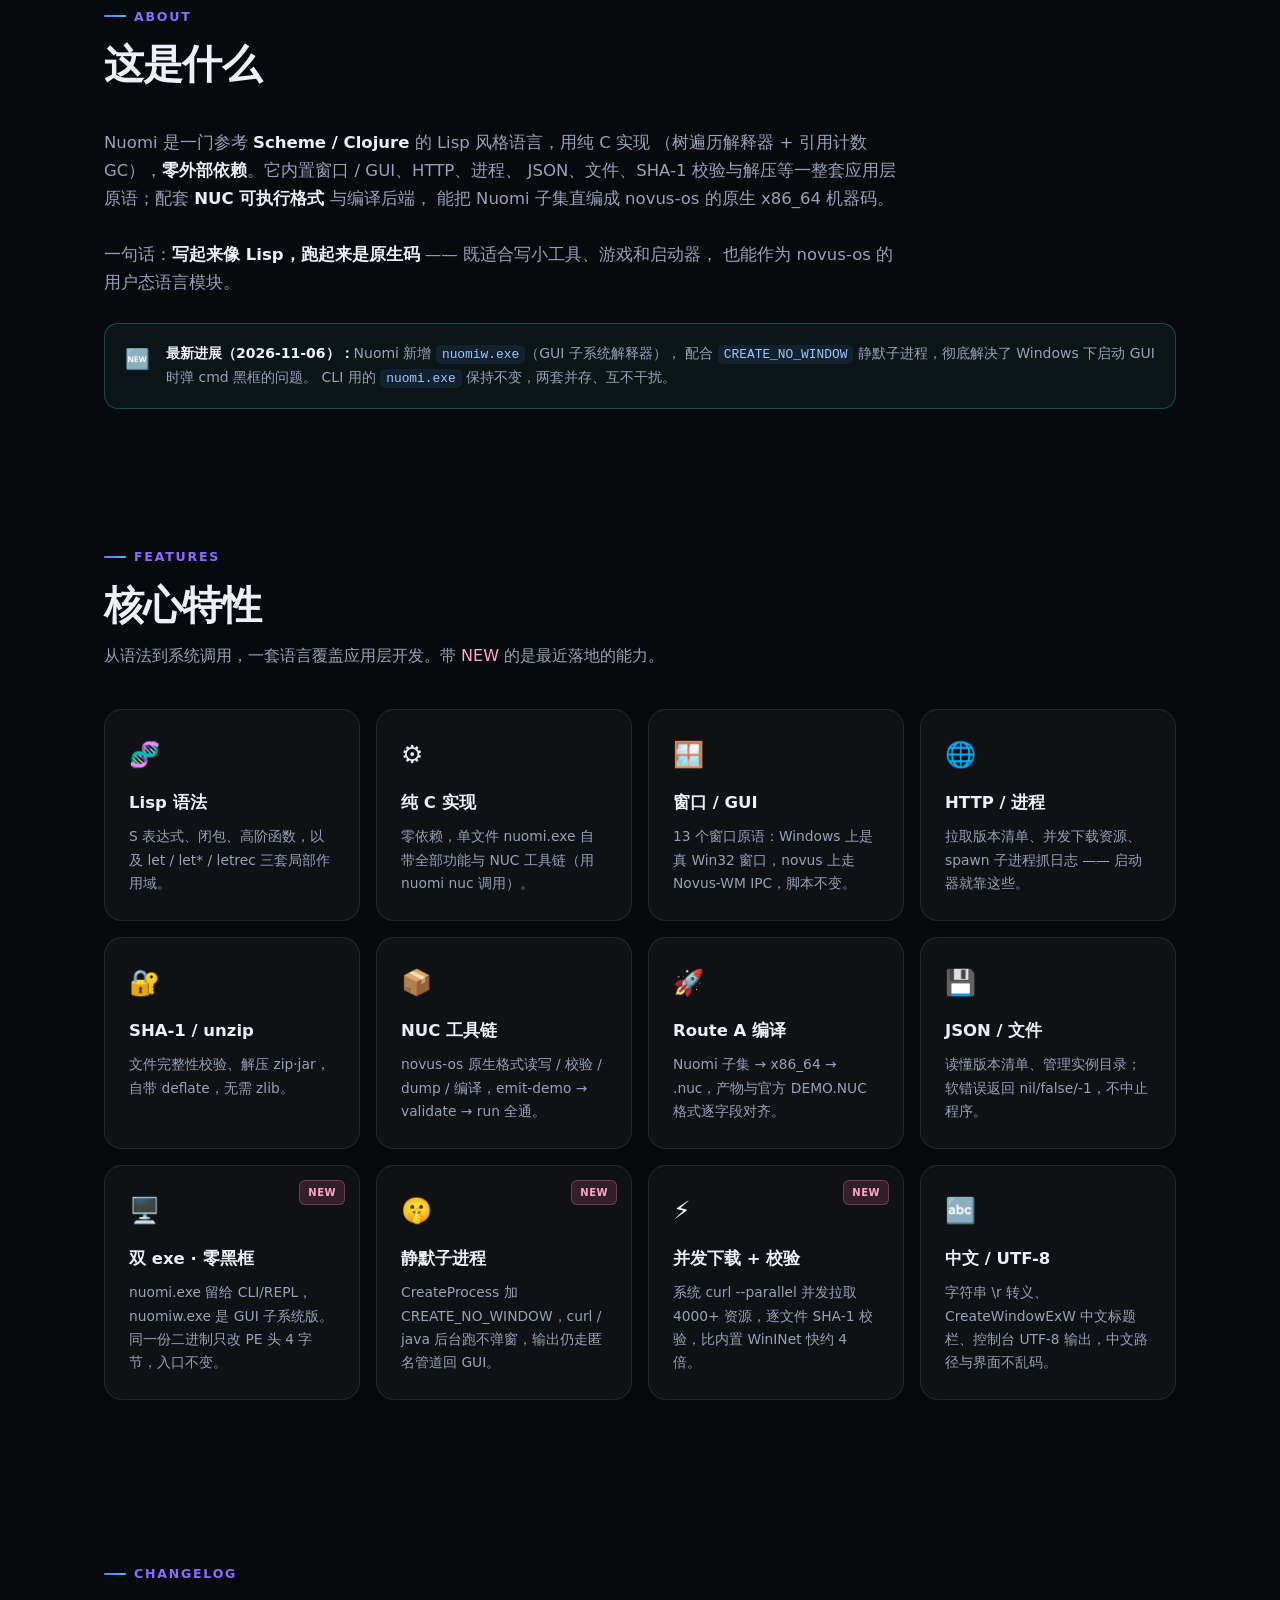
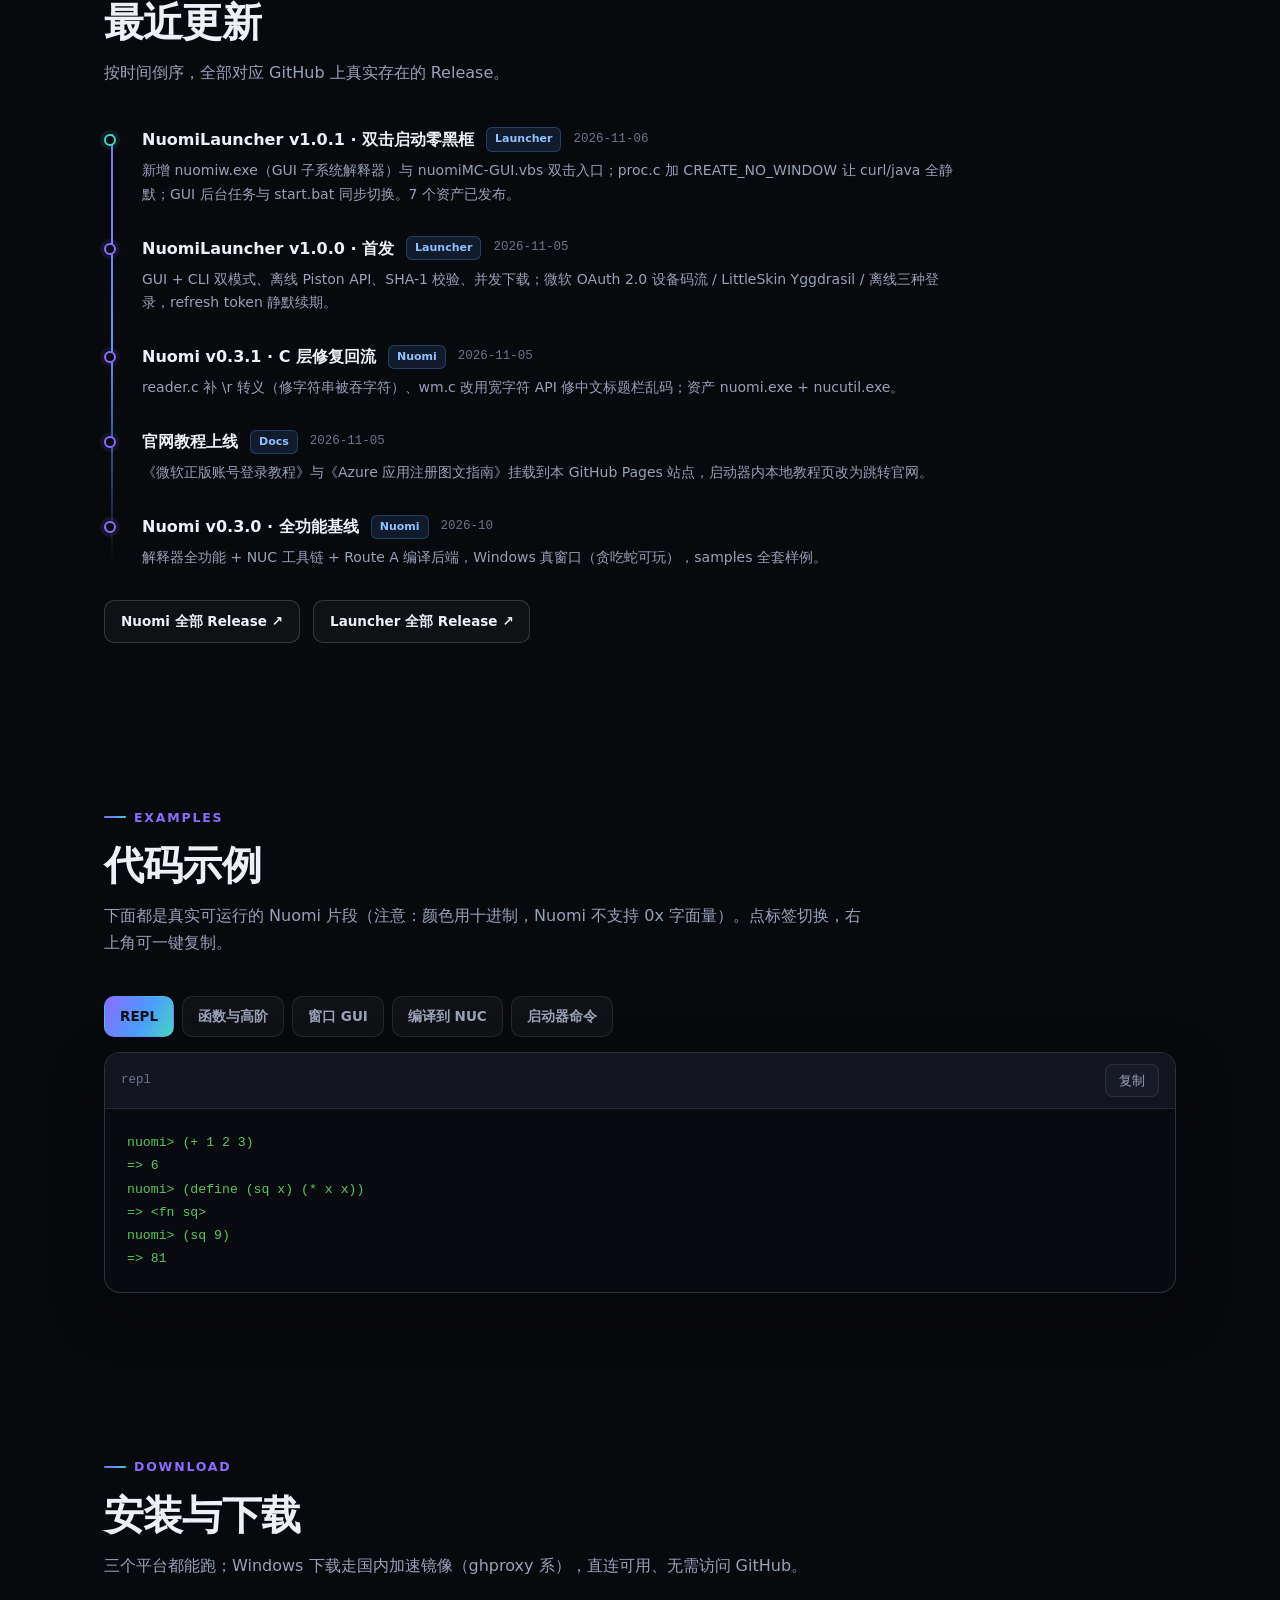
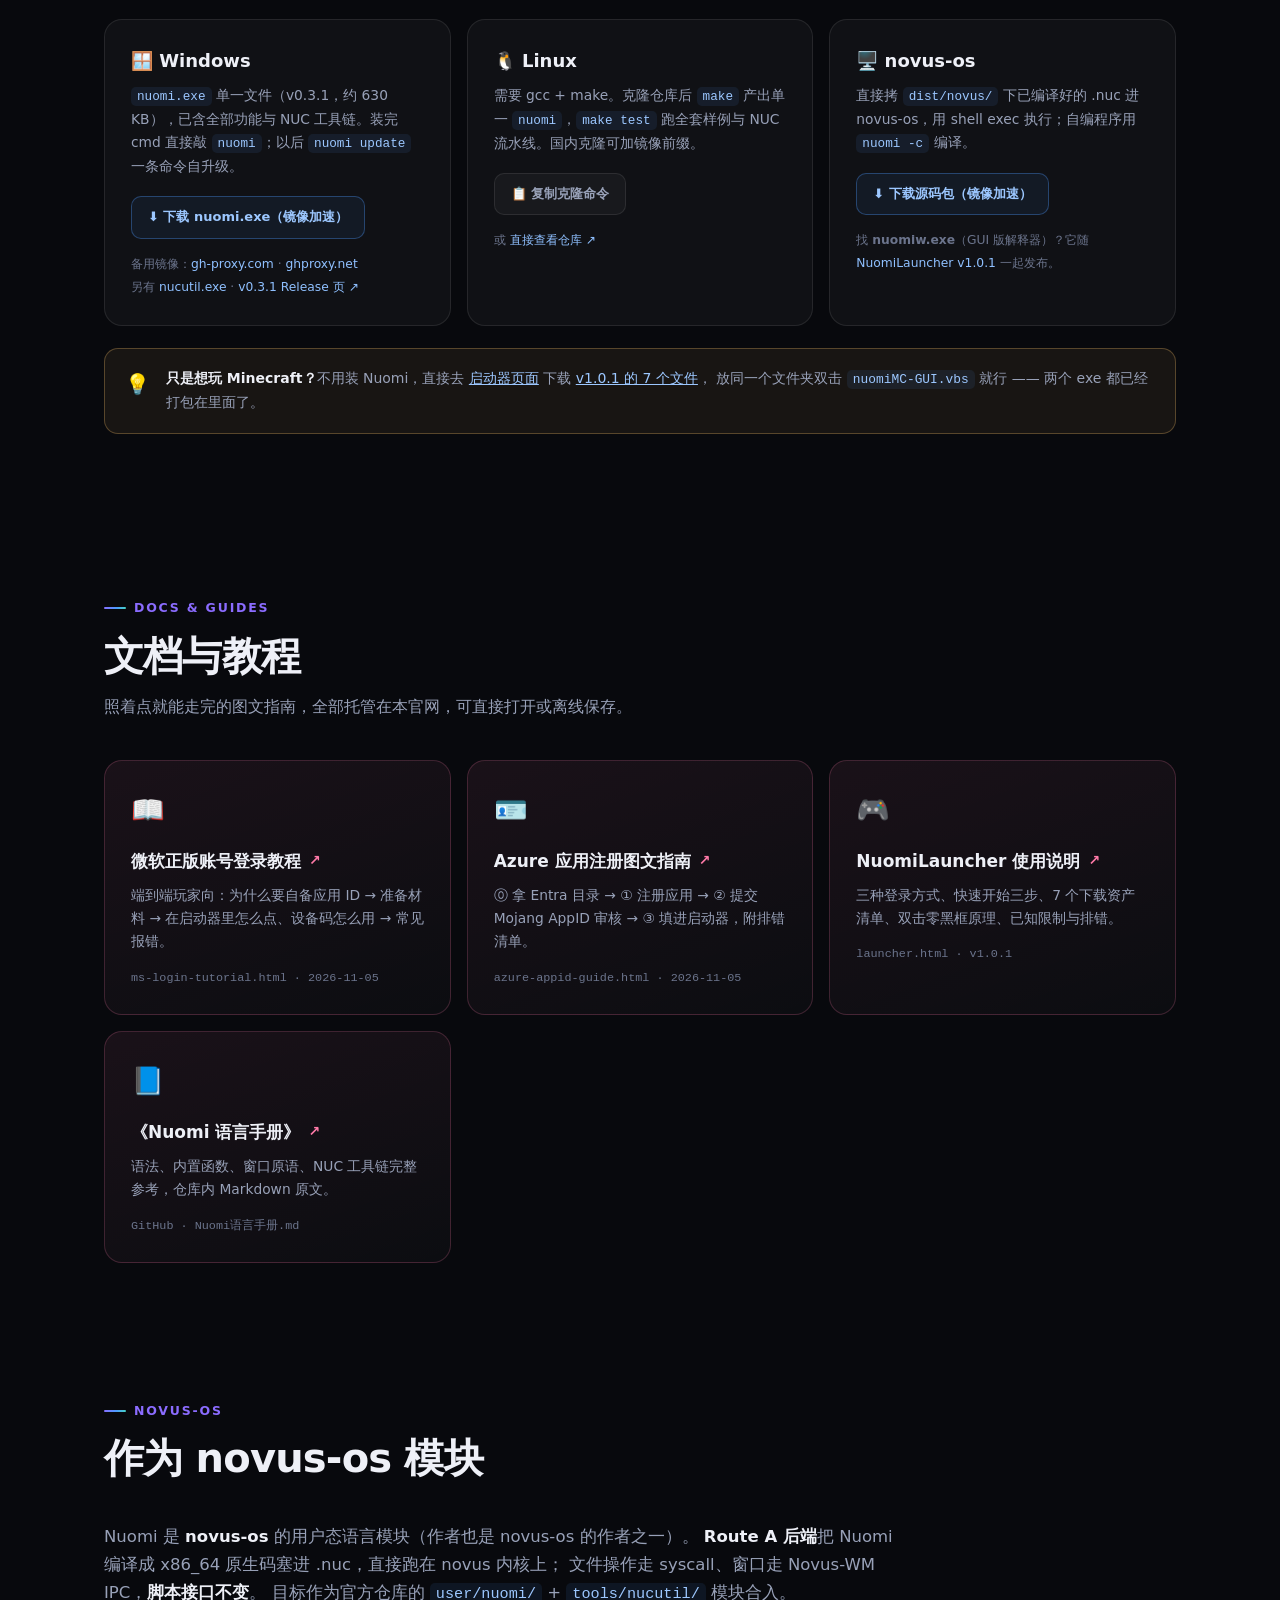
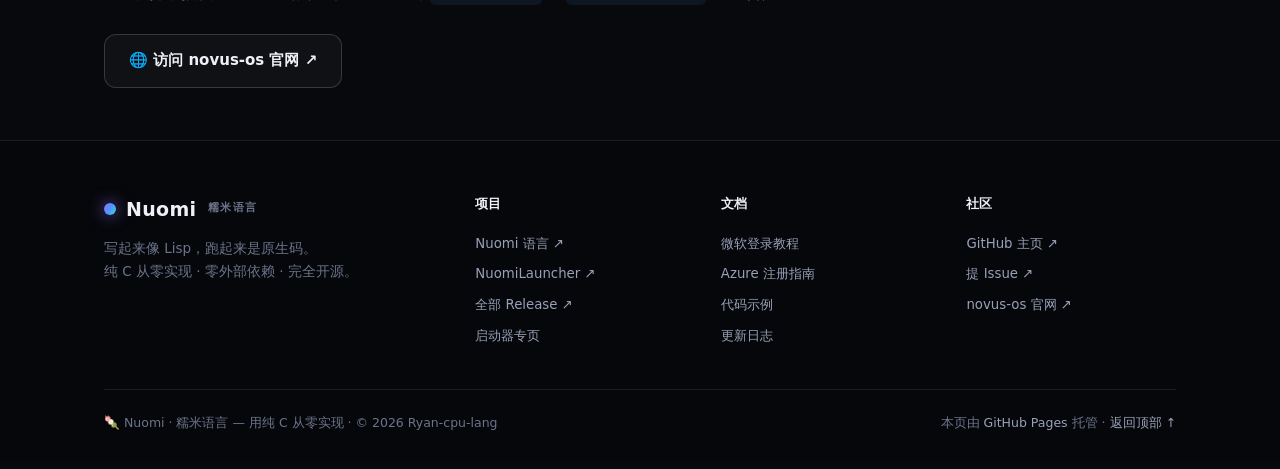
==== commit 0dc89664: "feat(site): 官网全面升级 —— 双项目门户 + 启动器专页 + 整站统一 首页 index.html 重做： - 改为双项目门户（Nuomi v0.3.1 / NuomiLauncher " ====
--- a/index.html
+++ b/index.html
@@ -2,227 +2,237 @@
 <html lang="zh-CN">
 <head>
 <meta charset="UTF-8">
-<meta name="viewport" content="width=device-width, initial-scale=1.0">
-<title>Nuomi · 糯米语言 — 用纯 C 从零实现的 Lisp 风格系统语言</title>
-<style>
-  :root{
-    --bg:#0b0c10; --bg2:#0f1117; --panel:#151822; --panel2:#1b1f2b;
-    --border:#262b3a; --text:#e7e9f0; --dim:#9aa3b8;
-    --purple:#7c5cff; --blue:#4c9aff; --green:#57c75e;
-    --grad:linear-gradient(135deg,#7c5cff,#4c9aff);
-    --mono:"SFMono-Regular",Consolas,"Liberation Mono",Menlo,monospace;
-    --sans:-apple-system,BlinkMacSystemFont,"Segoe UI","PingFang SC","Microsoft YaHei",sans-serif;
-  }
-  *{box-sizing:border-box;margin:0;padding:0}
-  html{scroll-behavior:smooth}
-  body{
-    font-family:var(--sans); color:var(--text); background:var(--bg);
-    line-height:1.65; overflow-x:hidden;
-    background-image:
-      radial-gradient(900px 500px at 12% -8%, rgba(124,92,255,.18), transparent 60%),
-      radial-gradient(800px 500px at 100% 0%, rgba(76,154,255,.14), transparent 55%);
-  }
-  a{color:inherit;text-decoration:none}
-  .wrap{max-width:1080px;margin:0 auto;padding:0 22px}
-  /* nav */
-  nav{
-    position:sticky;top:0;z-index:50;backdrop-filter:blur(12px);
-    background:rgba(11,12,16,.72);border-bottom:1px solid var(--border);
-  }
-  nav .wrap{display:flex;align-items:center;justify-content:space-between;height:60px}
-  .brand{font-weight:800;font-size:20px;letter-spacing:.5px;display:flex;align-items:center;gap:9px}
-  .brand .dot{width:11px;height:11px;border-radius:50%;background:var(--grad);box-shadow:0 0 14px rgba(124,92,255,.7)}
-  .navlinks{display:flex;gap:26px;font-size:14.5px;color:var(--dim)}
-  .navlinks a:hover{color:var(--text)}
-  @media(max-width:720px){.navlinks{display:none}}
-  /* hero */
-  header{padding:88px 0 64px;text-align:center}
-  .badge{display:inline-block;font-size:12.5px;color:var(--purple);
-    border:1px solid rgba(124,92,255,.4);background:rgba(124,92,255,.08);
-    padding:5px 14px;border-radius:999px;margin-bottom:22px;letter-spacing:.4px}
-  h1{font-size:clamp(42px,8vw,76px);font-weight:850;line-height:1.05;letter-spacing:-1px}
-  h1 .grad{background:var(--grad);-webkit-background-clip:text;background-clip:text;color:transparent}
-  .sub{font-size:clamp(16px,2.4vw,20px);color:var(--dim);max-width:680px;margin:20px auto 0}
-  .sub b{color:var(--text);font-weight:600}
-  .cta{display:flex;gap:14px;justify-content:center;flex-wrap:wrap;margin-top:34px}
-  .btn{padding:13px 26px;border-radius:12px;font-weight:650;font-size:15px;transition:.18s;border:1px solid transparent}
-  .btn.pri{background:var(--grad);color:#fff;box-shadow:0 10px 30px rgba(124,92,255,.32)}
-  .btn.pri:hover{transform:translateY(-2px);box-shadow:0 14px 36px rgba(124,92,255,.45)}
-  .btn.sec{background:var(--panel);border-color:var(--border);color:var(--text)}
-  .btn.sec:hover{border-color:var(--purple);color:#fff}
-  /* sections */
-  section{padding:60px 0}
-  .sec-head{margin-bottom:34px}
-  .sec-head .kicker{color:var(--purple);font-size:13.5px;font-weight:700;letter-spacing:1.5px;text-transform:uppercase}
-  .sec-head h2{font-size:clamp(26px,4vw,36px);font-weight:800;margin-top:8px;letter-spacing:-.5px}
-  .sec-head p{color:var(--dim);margin-top:10px;max-width:720px}
-  .lead{color:var(--dim);max-width:780px;font-size:16.5px}
-  .lead b{color:var(--text)}
-  /* about + mascot */
-  .about-flex{display:flex;gap:42px;align-items:flex-start;flex-wrap:wrap;margin-top:6px}
-  .about-flex .lead{flex:1 1 420px;min-width:280px}
-  .mascot-card{flex:0 0 210px;text-align:center}
-  .mascot-card img{width:100%;max-width:210px;border-radius:22px;border:1px solid var(--border);
-    box-shadow:0 14px 34px rgba(0,0,0,.38);display:block;background:var(--panel)}
-  .mascot-cap{font-size:13px;color:var(--dim);margin-top:14px}
-  .mascot-cap b{color:var(--text);font-weight:700}
-  @media(max-width:680px){.mascot-card{margin:4px auto 0}}
-  /* feature grid */
-  .grid{display:grid;grid-template-columns:repeat(auto-fill,minmax(240px,1fr));gap:16px}
-  .card{background:linear-gradient(180deg,var(--panel),var(--bg2));border:1px solid var(--border);
-    border-radius:16px;padding:22px;transition:.18s}
-  .card:hover{border-color:rgba(124,92,255,.55);transform:translateY(-3px)}
-  .card .ico{font-size:24px;margin-bottom:12px}
-  .card h3{font-size:17px;font-weight:700;margin-bottom:7px}
-  .card p{font-size:14px;color:var(--dim)}
-  /* code tabs */
-  .tabs{display:flex;gap:8px;flex-wrap:wrap;margin-bottom:14px}
-  .tab{padding:8px 16px;border-radius:10px;background:var(--panel);border:1px solid var(--border);
-    color:var(--dim);font-size:14px;cursor:pointer;transition:.15s;font-weight:600}
-  .tab:hover{color:var(--text)}
-  .tab.active{background:var(--grad);color:#fff;border-color:transparent}
-  .codewrap{position:relative;background:#0a0b0f;border:1px solid var(--border);border-radius:14px;overflow:hidden}
-  .codewrap .bar{display:flex;justify-content:space-between;align-items:center;
-    padding:10px 16px;border-bottom:1px solid var(--border);background:var(--panel)}
-  .codewrap .bar .name{font-size:13px;color:var(--dim);font-family:var(--mono)}
-  .copy{font-size:12.5px;color:var(--dim);background:var(--panel2);border:1px solid var(--border);
-    padding:4px 12px;border-radius:8px;cursor:pointer;transition:.15s}
-  .copy:hover{color:#fff;border-color:var(--purple)}
-  pre{margin:0;padding:20px;overflow:auto;font-family:var(--mono);font-size:13.5px;line-height:1.7}
-  pre code{white-space:pre}
-  .cm{color:#5c6478;font-style:italic}
-  .st{color:#9be89b}
-  .num{color:#f0a868}
-  .kw{color:#c08bff;font-weight:600}
-  .sym{color:#7fb4ff}
-  .out{color:#57c75e}
-  /* download */
-  .dl-grid{display:grid;grid-template-columns:repeat(auto-fit,minmax(260px,1fr));gap:16px}
-  .dl{background:var(--panel);border:1px solid var(--border);border-radius:16px;padding:24px}
-  .dl h3{font-size:18px;margin-bottom:6px;display:flex;align-items:center;gap:10px}
-  .dl p{font-size:14px;color:var(--dim);margin-bottom:16px}
-  .dl .mini{display:inline-block;font-size:13px;font-weight:600;color:var(--blue);
-    border:1px solid var(--border);padding:8px 16px;border-radius:10px;transition:.15s}
-  .dl .mini:hover{border-color:var(--blue);background:rgba(76,154,255,.08)}
-  .alt{margin-top:12px;font-size:12.5px;color:var(--dim)}
-  .alt a{color:var(--blue)}
-  .alt a:hover{text-decoration:underline}
-  /* launcher callout */
-  .launch{background:linear-gradient(135deg,rgba(124,92,255,.12),rgba(76,154,255,.08));
-    border:1px solid rgba(124,92,255,.4);border-radius:18px;padding:30px;display:flex;
-    gap:24px;align-items:center;flex-wrap:wrap}
-  .launch .big{font-size:40px}
-  .launch h3{font-size:22px;font-weight:800;margin-bottom:8px}
-  .launch p{color:var(--dim);max-width:560px}
-  .soon{display:inline-block;font-size:12px;font-weight:700;color:#0b0c10;background:linear-gradient(135deg,#ffd479,#ffb14c);
-    padding:3px 10px;border-radius:999px;margin-left:10px;vertical-align:middle}
-  /* footer */
-  footer{border-top:1px solid var(--border);padding:40px 0;color:var(--dim);font-size:14px;text-align:center}
-  footer a{color:var(--blue)}
-  .note{font-size:13px;color:#6b7387;margin-top:10px}
-</style>
+<meta name="viewport" content="width=device-width, initial-scale=1">
+<title>Nuomi · 糯米语言官网 — 纯 C 从零实现的 Lisp 风格系统语言 &amp; Minecraft 启动器</title>
+<meta name="description" content="Nuomi 糯米语言：用纯 C 从零实现的 Lisp 风格系统语言，内置窗口/GUI、HTTP、进程、SHA-1、NUC 编译工具链。旗下 NuomiLauncher 是用糯米语言写的 Minecraft 启动器，支持微软正版 / LittleSkin / 离线登录。">
+<meta name="theme-color" content="#08090d">
+<meta name="author" content="Ryan-cpu-lang">
+<meta property="og:type" content="website">
+<meta property="og:title" content="Nuomi · 糯米语言官网">
+<meta property="og:description" content="写起来像 Lisp，跑起来是原生码。纯 C 零依赖的语言 + 用糯米语言写的 Minecraft 启动器。">
+<meta property="og:url" content="https://ryan-cpu-lang.github.io/">
+<link rel="canonical" href="https://ryan-cpu-lang.github.io/">
+<link rel="icon" type="image/svg+xml" href="assets/favicon.svg">
+<link rel="stylesheet" href="assets/site.css">
 </head>
 <body>
 
-<nav>
-  <div class="wrap">
-    <div class="brand"><span class="dot"></span>Nuomi</div>
-    <div class="navlinks">
+<div id="progress" aria-hidden="true"></div>
+
+<!-- ============ 导航 ============ -->
+<nav class="nav" aria-label="主导航">
+  <div class="wrap">
+    <a class="brand" href="index.html"><span class="dot"></span>Nuomi<small>糯米语言</small></a>
+    <div class="navlinks" id="navlinks">
+      <a href="#projects">项目</a>
       <a href="#about">简介</a>
       <a href="#features">特性</a>
+      <a href="#changelog">更新</a>
       <a href="#examples">示例</a>
       <a href="#download">下载</a>
-      <a href="#launcher">启动器</a>
-      <a href="#novus">novus 模块</a>
-      <a href="https://www.novus-os.ryzn.pro/index.php" target="_blank" rel="noopener">novus 官网 ↗</a>
-    </div>
+      <a href="#docs">文档</a>
+      <a href="launcher.html">启动器 <span class="ext">↗</span></a>
+    </div>
+    <a class="nav-gh" href="https://github.com/Ryan-cpu-lang" target="_blank" rel="noopener">⭐ GitHub</a>
+    <button class="burger" id="burger" aria-controls="navlinks"><span></span><span></span><span></span></button>
   </div>
 </nav>
 
-<header>
-  <div class="wrap">
-    <span class="badge">v0.3.0 · 解释器全功能 + NUC 工具链 + Route A 编译后端</span>
-    <h1>糯米语言 <span class="grad">Nuomi</span></h1>
-    <p class="sub">一门用 <b>纯 C 从零实现</b> 的 Lisp 风格系统语言。<br>
-      原生跑在 <b>novus-os</b>，也能在 Windows / Linux 直接双击运行。</p>
-    <div class="cta">
-      <a class="btn pri" href="https://ghfast.top/https://github.com/Ryan-cpu-lang/Nuomi/releases/latest/download/nuomi.exe">⬇ 下载 nuomi.exe</a>
-      <a class="btn sec" href="https://github.com/Ryan-cpu-lang/Nuomi">在 GitHub 查看</a>
+<!-- ============ Hero ============ -->
+<header class="hero">
+  <div class="wrap hero-grid">
+    <div>
+      <div class="badge-row">
+        <span class="chip hi">Nuomi v0.3.1</span>
+        <span class="chip live"><span class="pulse"></span>NuomiLauncher v1.0.1 · 已发布</span>
+        <span class="chip">纯 C · 零依赖</span>
+      </div>
+      <h1 class="hero-t">糯米语言<br><span class="grad-txt">Nuomi</span></h1>
+      <p class="sub">一门用 <b>纯 C 从零实现</b> 的 Lisp 风格系统语言。<br>
+        原生跑在 <b>novus-os</b>，也能在 Windows / Linux 直接双击运行。<br>
+        旗下 <b>NuomiLauncher</b> 已用它写出一个能真正启动 Minecraft 的启动器 🎮</p>
+      <div class="cta">
+        <a class="btn pri" href="#download">⬇ 下载 Nuomi v0.3.1</a>
+        <a class="btn sec" href="launcher.html">🎮 看看启动器</a>
+        <a class="btn sec" href="https://github.com/Ryan-cpu-lang/Nuomi" target="_blank" rel="noopener">GitHub ↗</a>
+      </div>
+      <div class="stats">
+        <div class="stat"><div class="n">0</div><div class="l">外部依赖</div></div>
+        <div class="stat"><div class="n">13</div><div class="l">窗口原语</div></div>
+        <div class="stat"><div class="n">4</div><div class="l">个 Release</div></div>
+        <div class="stat"><div class="n">2</div><div class="l">个开源仓库</div></div>
+      </div>
+    </div>
+    <div class="mascot">
+      <div class="mascot-card">
+        <img src="assets/nuonuo.jpg" alt="Nuomi 糯米语言吉祥物「糯糯」" width="512" height="512" loading="eager">
+      </div>
+      <p class="mascot-cap">吉祥物 · <b>糯糯 Nuonuo</b> 🍡</p>
+      <p class="mascot-cap" style="margin-top:2px">画师：小猫咪 ✏️</p>
     </div>
   </div>
 </header>
 
-<section id="about">
-  <div class="wrap">
-    <div class="sec-head"><div class="kicker">About</div><h2>这是什么</h2></div>
-    <div class="about-flex">
-      <p class="lead">
-        Nuomi 是一门参考 <b>Scheme / Clojure</b> 的 Lisp 风格语言，用纯 C 实现
-        （树遍历解释器 + 引用计数 GC），<b>零外部依赖</b>。它内置窗口 / GUI、HTTP、进程、
-        JSON、文件、SHA-1 校验与解压等一整套应用层原语；配套 <b>NUC 可执行格式</b> 与编译后端，
-        能把 Nuomi 子集直编成 novus-os 的原生 x86_64 机器码。<br><br>
-        一句话：<b>写起来像 Lisp，跑起来是原生码</b>——既适合写小工具、游戏和启动器，
-        也能作为 novus-os 的用户态语言模块。
-      </p>
-      <div class="mascot-card">
-        <img src="[data-uri]" alt="Nuomi 吉祥物 · 糯糯">
-        <p class="mascot-cap">吉祥物 · <b>糯糯</b>（Nuonuo）</p>
-        <p class="mascot-cap" style="margin-top:6px">画师：<b>小猫咪</b> ✏️</p>
-      </div>
-    </div>
-  </div>
-</section>
-
+<div class="wrap"><div class="hr"></div></div>
+
+<!-- ============ 项目矩阵 ============ -->
+<section id="projects">
+  <div class="wrap">
+    <div class="sec-head reveal">
+      <div class="kicker">Projects</div>
+      <h2>两个项目，一套语言</h2>
+      <p>语言是地基，启动器是它跑出来的真东西 —— 都开源、都能直接下载。</p>
+    </div>
+    <div class="prod-grid">
+      <article class="prod reveal">
+        <div class="ico">🍡</div>
+        <h3>Nuomi 糯米语言 <span class="ver">v0.3.1</span></h3>
+        <p>树遍历解释器 + 引用计数 GC，内置 GUI / HTTP / 进程 / 加密校验原语，配套 NUC 可执行格式与 x86_64 编译后端。单文件 <code class="inl">nuomi.exe</code> 就是全部。</p>
+        <div class="tags"><span class="tag">Lisp / S 表达式</span><span class="tag">纯 C 零依赖</span><span class="tag">Win32 真窗口</span><span class="tag">NUC 工具链</span><span class="tag">Route A 编译</span></div>
+        <div class="prod-links">
+          <a class="btn pri sm" href="#download">⬇ 下载</a>
+          <a class="btn sec sm" href="https://github.com/Ryan-cpu-lang/Nuomi" target="_blank" rel="noopener">源码仓库 ↗</a>
+        </div>
+      </article>
+      <article class="prod reveal">
+        <div class="ico">🎮</div>
+        <h3>NuomiLauncher <span class="ver">v1.0.1</span></h3>
+        <p>用糯米语言写的 Minecraft 启动器：自绘 GUI + CLI 双模式、离线 Piston API、SHA-1 校验资源、并发下载依赖库，支持微软正版 / LittleSkin / 离线三种登录。</p>
+        <div class="tags"><span class="tag">双击零黑框</span><span class="tag">微软 OAuth 2.0</span><span class="tag">LittleSkin</span><span class="tag">离线模式</span><span class="tag">静默续期</span></div>
+        <div class="prod-links">
+          <a class="btn pri sm" href="launcher.html">了解启动器 →</a>
+          <a class="btn sec sm" href="https://github.com/Ryan-cpu-lang/NuomiLauncher/releases/tag/v1.0.1" target="_blank" rel="noopener">v1.0.1 下载 ↗</a>
+        </div>
+      </article>
+    </div>
+  </div>
+</section>
+
+<!-- ============ 简介 ============ -->
+<section id="about" class="tight">
+  <div class="wrap">
+    <div class="sec-head reveal">
+      <div class="kicker">About</div>
+      <h2>这是什么</h2>
+    </div>
+    <p class="lead reveal">
+      Nuomi 是一门参考 <b>Scheme / Clojure</b> 的 Lisp 风格语言，用纯 C 实现
+      （树遍历解释器 + 引用计数 GC），<b>零外部依赖</b>。它内置窗口 / GUI、HTTP、进程、
+      JSON、文件、SHA-1 校验与解压等一整套应用层原语；配套 <b>NUC 可执行格式</b> 与编译后端，
+      能把 Nuomi 子集直编成 novus-os 的原生 x86_64 机器码。<br><br>
+      一句话：<b>写起来像 Lisp，跑起来是原生码</b> —— 既适合写小工具、游戏和启动器，
+      也能作为 novus-os 的用户态语言模块。
+    </p>
+    <div class="callout cyan reveal" style="margin-top:26px">
+      <span class="ico">🆕</span>
+      <div><b>最新进展（2026-11-06）：</b>Nuomi 新增 <code class="inl">nuomiw.exe</code>（GUI 子系统解释器），
+      配合 <code class="inl">CREATE_NO_WINDOW</code> 静默子进程，彻底解决了 Windows 下启动 GUI 时弹 cmd 黑框的问题。
+      CLI 用的 <code class="inl">nuomi.exe</code> 保持不变，两套并存、互不干扰。</div>
+    </div>
+  </div>
+</section>
+
+<!-- ============ 特性 ============ -->
 <section id="features">
   <div class="wrap">
-    <div class="sec-head"><div class="kicker">Features</div><h2>核心特性</h2>
-      <p>从语法到系统调用，一套语言覆盖应用层开发。</p></div>
+    <div class="sec-head reveal">
+      <div class="kicker">Features</div>
+      <h2>核心特性</h2>
+      <p>从语法到系统调用，一套语言覆盖应用层开发。带 <span style="color:#ffa8c6">NEW</span> 的是最近落地的能力。</p>
+    </div>
     <div class="grid">
-      <div class="card"><div class="ico">🧬</div><h3>Lisp 语法</h3><p>S 表达式、闭包、高阶函数，以及 let / let* / letrec 三套局部作用域。</p></div>
-      <div class="card"><div class="ico">⚙️</div><h3>纯 C 实现</h3><p>零依赖，单文件 nuomi.exe 自带全部功能与 NUC 工具链（用 nuomi nuc 调用）。</p></div>
-      <div class="card"><div class="ico">🪟</div><h3>窗口 / GUI</h3><p>13 个窗口原语：Windows 上是真 Win32 窗口，novus 上走 Novus-WM IPC，脚本不变。</p></div>
-      <div class="card"><div class="ico">🌐</div><h3>HTTP / 进程</h3><p>拉取版本清单、并发下载资源、spawn 子进程抓日志——启动器就靠这些。</p></div>
-      <div class="card"><div class="ico">🔐</div><h3>SHA-1 / unzip</h3><p>文件完整性校验、解压 zip·jar，自带 deflate，无需 zlib。</p></div>
-      <div class="card"><div class="ico">📦</div><h3>NUC 工具链</h3><p>novus-os 原生格式读写 / 校验 / dump / 编译，emit-demo→validate→run 全通。</p></div>
-      <div class="card"><div class="ico">🚀</div><h3>Route A 编译</h3><p>Nuomi 子集 → x86_64 → .nuc，产物与官方 DEMO.NUC 格式逐字段对齐。</p></div>
-      <div class="card"><div class="ico">💾</div><h3>JSON / 文件</h3><p>读懂版本清单、管理实例目录；软错误返回 nil/false/-1，不中止程序。</p></div>
-    </div>
-  </div>
-</section>
-
+      <div class="card reveal"><div class="ico">🧬</div><h3>Lisp 语法</h3><p>S 表达式、闭包、高阶函数，以及 let / let* / letrec 三套局部作用域。</p></div>
+      <div class="card reveal"><div class="ico">⚙️</div><h3>纯 C 实现</h3><p>零依赖，单文件 nuomi.exe 自带全部功能与 NUC 工具链（用 nuomi nuc 调用）。</p></div>
+      <div class="card reveal"><div class="ico">🪟</div><h3>窗口 / GUI</h3><p>13 个窗口原语：Windows 上是真 Win32 窗口，novus 上走 Novus-WM IPC，脚本不变。</p></div>
+      <div class="card reveal"><div class="ico">🌐</div><h3>HTTP / 进程</h3><p>拉取版本清单、并发下载资源、spawn 子进程抓日志 —— 启动器就靠这些。</p></div>
+      <div class="card reveal"><div class="ico">🔐</div><h3>SHA-1 / unzip</h3><p>文件完整性校验、解压 zip·jar，自带 deflate，无需 zlib。</p></div>
+      <div class="card reveal"><div class="ico">📦</div><h3>NUC 工具链</h3><p>novus-os 原生格式读写 / 校验 / dump / 编译，emit-demo → validate → run 全通。</p></div>
+      <div class="card reveal"><div class="ico">🚀</div><h3>Route A 编译</h3><p>Nuomi 子集 → x86_64 → .nuc，产物与官方 DEMO.NUC 格式逐字段对齐。</p></div>
+      <div class="card reveal"><div class="ico">💾</div><h3>JSON / 文件</h3><p>读懂版本清单、管理实例目录；软错误返回 nil/false/-1，不中止程序。</p></div>
+      <div class="card reveal"><span class="new">NEW</span><div class="ico">🖥️</div><h3>双 exe · 零黑框</h3><p>nuomi.exe 留给 CLI/REPL，nuomiw.exe 是 GUI 子系统版。同一份二进制只改 PE 头 4 字节，入口不变。</p></div>
+      <div class="card reveal"><span class="new">NEW</span><div class="ico">🤫</div><h3>静默子进程</h3><p>CreateProcess 加 CREATE_NO_WINDOW，curl / java 后台跑不弹窗，输出仍走匿名管道回 GUI。</p></div>
+      <div class="card reveal"><span class="new">NEW</span><div class="ico">⚡</div><h3>并发下载 + 校验</h3><p>系统 curl --parallel 并发拉取 4000+ 资源，逐文件 SHA-1 校验，比内置 WinINet 快约 4 倍。</p></div>
+      <div class="card reveal"><div class="ico">🔤</div><h3>中文 / UTF-8</h3><p>字符串 \r 转义、CreateWindowExW 中文标题栏、控制台 UTF-8 输出，中文路径与界面不乱码。</p></div>
+    </div>
+  </div>
+</section>
+
+<!-- ============ 更新日志 ============ -->
+<section id="changelog">
+  <div class="wrap">
+    <div class="sec-head reveal">
+      <div class="kicker">Changelog</div>
+      <h2>最近更新</h2>
+      <p>按时间倒序，全部对应 GitHub 上真实存在的 Release。</p>
+    </div>
+    <div class="timeline reveal">
+      <div class="tl-item cyan">
+        <div class="tl-head"><b>NuomiLauncher v1.0.1 · 双击启动零黑框</b><span class="pill">Launcher</span><span class="tl-date">2026-11-06</span></div>
+        <p>新增 nuomiw.exe（GUI 子系统解释器）与 nuomiMC-GUI.vbs 双击入口；proc.c 加 CREATE_NO_WINDOW 让 curl/java 全静默；GUI 后台任务与 start.bat 同步切换。7 个资产已发布。</p>
+      </div>
+      <div class="tl-item">
+        <div class="tl-head"><b>NuomiLauncher v1.0.0 · 首发</b><span class="pill">Launcher</span><span class="tl-date">2026-11-05</span></div>
+        <p>GUI + CLI 双模式、离线 Piston API、SHA-1 校验、并发下载；微软 OAuth 2.0 设备码流 / LittleSkin Yggdrasil / 离线三种登录，refresh token 静默续期。</p>
+      </div>
+      <div class="tl-item">
+        <div class="tl-head"><b>Nuomi v0.3.1 · C 层修复回流</b><span class="pill">Nuomi</span><span class="tl-date">2026-11-05</span></div>
+        <p>reader.c 补 \r 转义（修字符串被吞字符）、wm.c 改用宽字符 API 修中文标题栏乱码；资产 nuomi.exe + nucutil.exe。</p>
+      </div>
+      <div class="tl-item">
+        <div class="tl-head"><b>官网教程上线</b><span class="pill">Docs</span><span class="tl-date">2026-11-05</span></div>
+        <p>《微软正版账号登录教程》与《Azure 应用注册图文指南》挂载到本 GitHub Pages 站点，启动器内本地教程页改为跳转官网。</p>
+      </div>
+      <div class="tl-item">
+        <div class="tl-head"><b>Nuomi v0.3.0 · 全功能基线</b><span class="pill">Nuomi</span><span class="tl-date">2026-10</span></div>
+        <p>解释器全功能 + NUC 工具链 + Route A 编译后端，Windows 真窗口（贪吃蛇可玩），samples 全套样例。</p>
+      </div>
+    </div>
+    <div style="margin-top:30px" class="reveal">
+      <a class="btn sec sm" href="https://github.com/Ryan-cpu-lang/Nuomi/releases" target="_blank" rel="noopener">Nuomi 全部 Release ↗</a>
+      <a class="btn sec sm" href="https://github.com/Ryan-cpu-lang/NuomiLauncher/releases" target="_blank" rel="noopener" style="margin-left:8px">Launcher 全部 Release ↗</a>
+    </div>
+  </div>
+</section>
+
+<!-- ============ 代码示例 ============ -->
 <section id="examples">
   <div class="wrap">
-    <div class="sec-head"><div class="kicker">Examples</div><h2>代码示例</h2>
-      <p>下面都是真实可运行的 Nuomi 片段（注意：颜色用十进制，Nuomi 不支持 0x 字面量）。</p></div>
-    <div class="tabs" id="tabs">
-      <div class="tab active" data-t="0">REPL</div>
-      <div class="tab" data-t="1">函数与高阶</div>
-      <div class="tab" data-t="2">窗口 GUI</div>
-      <div class="tab" data-t="3">编译到 NUC</div>
-    </div>
-    <div class="codewrap">
-      <div class="bar"><span class="name" id="codename">repl</span><button class="copy" id="copybtn">复制</button></div>
-      <pre><code class="lang-nuomi" data-name="repl">
-nuomi> (+ 1 2 3)
-=> 6
-nuomi> (define (sq x) (* x x))
-=> &lt;fn sq&gt;
-nuomi> (sq 9)
-=> 81</code></pre>
-      <pre style="display:none"><code class="lang-nuomi" data-name="higher-order">
+    <div class="sec-head reveal">
+      <div class="kicker">Examples</div>
+      <h2>代码示例</h2>
+      <p>下面都是真实可运行的 Nuomi 片段（注意：颜色用十进制，Nuomi 不支持 0x 字面量）。点标签切换，右上角可一键复制。</p>
+    </div>
+    <div class="reveal">
+      <div class="tabs" id="tabs" role="tablist" aria-label="代码示例切换">
+        <div class="tab active" data-t="0" role="tab" aria-selected="true">REPL</div>
+        <div class="tab" data-t="1" role="tab" aria-selected="false">函数与高阶</div>
+        <div class="tab" data-t="2" role="tab" aria-selected="false">窗口 GUI</div>
+        <div class="tab" data-t="3" role="tab" aria-selected="false">编译到 NUC</div>
+        <div class="tab" data-t="4" role="tab" aria-selected="false">启动器命令</div>
+      </div>
+      <div class="codewrap">
+        <div class="bar"><span class="name" id="codename">repl</span><button class="copy" id="copybtn">复制</button></div>
+        <pre><code class="lang-nuomi" data-name="repl">
+nuomi&gt; (+ 1 2 3)
+=&gt; 6
+nuomi&gt; (define (sq x) (* x x))
+=&gt; &lt;fn sq&gt;
+nuomi&gt; (sq 9)
+=&gt; 81</code></pre>
+        <pre style="display:none"><code class="lang-nuomi" data-name="higher-order">
 ;; 给每个元素求平方
 (define (sq x) (* x x))
 (map sq [1 2 3 4])
-;; => [1 4 9 16]
+;; =&gt; [1 4 9 16]
 
 ;; 过滤出偶数
 (filter (lambda (n) (= 0 (% n 2))) [1 2 3 4 5 6])
-;; => [2 4 6]
+;; =&gt; [2 4 6]
 
 ;; 局部作用域：并行绑定，不污染全局
 (let ((a 1) (b 2))
   (+ a b))</code></pre>
-      <pre style="display:none"><code class="lang-nuomi" data-name="window-gui">
+        <pre style="display:none"><code class="lang-nuomi" data-name="window-gui">
 ;; 颜色用十进制：rgb(r,g,b) = r*65536 + g*256 + b
 (define (rgb r g b) (+ (* r 65536) (* g 256) b))
 
@@ -233,7 +243,7 @@
 
 ;; 主循环里非阻塞取键：'up 'down 'left 'right 'esc ...
 (window-event)</code></pre>
-      <pre style="display:none"><code class="lang-nuomi" data-name="compile-to-nuc">
+        <pre style="display:none"><code class="lang-nuomi" data-name="compile-to-nuc">
 ;; 宿主机：把 Nuomi 子集编译成 novus-os 原生可执行格式
 nuomi -c program.nuomi -o program.nuc
 
@@ -241,111 +251,154 @@
 nuomi nuc emit-demo demo.nuc
 nuomi nuc validate demo.nuc
 nuomi nuc run demo.nuc        ;; entry returned: 42 (0x2A)</code></pre>
-    </div>
-  </div>
-</section>
-
+        <pre style="display:none"><code class="lang-nuomi" data-name="launcher-cli">
+;; NuomiLauncher —— 全部逻辑都在 .nuomi 脚本里
+nuomiMC-GUI.vbs        ;; ★ 双击这个：零黑框开 GUI
+start.bat gui          ;; 等价命令行入口
+start.bat dry          ;; 只规划，打印 java 启动命令
+start.bat download     ;; 下载 client.jar / 依赖库 / 原生库 / 资源包
+start.bat launch       ;; 下载并启动 Minecraft
+
+;; 想看日志时用 console 版，那个黑框是有意留的
+nuomi.exe launcher.nuomi</code></pre>
+      </div>
+    </div>
+  </div>
+</section>
+
+<!-- ============ 下载 ============ -->
 <section id="download">
   <div class="wrap">
-    <div class="sec-head"><div class="kicker">Download</div><h2>安装与下载</h2>
-      <p>三个平台都能跑；下载链接走国内加速镜像（ghproxy 系），直连可用、无需访问 GitHub。</p></div>
+    <div class="sec-head reveal">
+      <div class="kicker">Download</div>
+      <h2>安装与下载</h2>
+      <p>三个平台都能跑；Windows 下载走国内加速镜像（ghproxy 系），直连可用、无需访问 GitHub。</p>
+    </div>
     <div class="dl-grid">
-      <div class="dl">
+      <div class="dl reveal">
         <h3>🪟 Windows</h3>
-        <p>nuomi.exe 单一文件，已含全部功能与 NUC 工具链。装完 cmd 直接敲 <code style="font-family:var(--mono);color:var(--blue)">nuomi</code>；以后 <code style="font-family:var(--mono);color:var(--blue)">nuomi update</code> 一条命令自升级（同样自带镜像回退）。</p>
+        <p><code class="inl">nuomi.exe</code> 单一文件（v0.3.1，约 630 KB），已含全部功能与 NUC 工具链。装完 cmd 直接敲 <code class="inl">nuomi</code>；以后 <code class="inl">nuomi update</code> 一条命令自升级。</p>
         <a class="mini" href="https://ghfast.top/https://github.com/Ryan-cpu-lang/Nuomi/releases/latest/download/nuomi.exe">⬇ 下载 nuomi.exe（镜像加速）</a>
-        <div class="alt">镜像备用：<a href="https://gh-proxy.com/https://github.com/Ryan-cpu-lang/Nuomi/releases/latest/download/nuomi.exe">gh-proxy.com</a> · <a href="https://ghproxy.net/https://github.com/Ryan-cpu-lang/Nuomi/releases/latest/download/nuomi.exe">ghproxy.net</a></div>
-      </div>
-      <div class="dl">
+        <div class="alt">
+          备用镜像：<a href="https://gh-proxy.com/https://github.com/Ryan-cpu-lang/Nuomi/releases/latest/download/nuomi.exe">gh-proxy.com</a> · <a href="https://ghproxy.net/https://github.com/Ryan-cpu-lang/Nuomi/releases/latest/download/nuomi.exe">ghproxy.net</a><br>
+          另有 <a href="https://ghfast.top/https://github.com/Ryan-cpu-lang/Nuomi/releases/latest/download/nucutil.exe">nucutil.exe</a> · <a href="https://github.com/Ryan-cpu-lang/Nuomi/releases/tag/v0.3.1" target="_blank" rel="noopener">v0.3.1 Release 页 ↗</a>
+        </div>
+      </div>
+      <div class="dl reveal">
         <h3>🐧 Linux</h3>
-        <p>需要 gcc + make。克隆仓库后 make 产出单一 nuomi，make test 跑全套样例与 NUC 流水线。国内克隆可加镜像前缀：<code style="font-family:var(--mono);color:var(--blue)">git clone https://ghfast.top/https://github.com/Ryan-cpu-lang/Nuomi.git</code></p>
-        <a class="mini" href="https://github.com/Ryan-cpu-lang/Nuomi">查看仓库 →</a>
-      </div>
-      <div class="dl">
+        <p>需要 gcc + make。克隆仓库后 <code class="inl">make</code> 产出单一 <code class="inl">nuomi</code>，<code class="inl">make test</code> 跑全套样例与 NUC 流水线。国内克隆可加镜像前缀。</p>
+        <a class="mini ghost" data-copy="git clone https://ghfast.top/https://github.com/Ryan-cpu-lang/Nuomi.git" style="cursor:pointer">📋 复制克隆命令</a>
+        <div class="alt">或 <a href="https://github.com/Ryan-cpu-lang/Nuomi" target="_blank" rel="noopener">直接查看仓库 ↗</a></div>
+      </div>
+      <div class="dl reveal">
         <h3>🖥️ novus-os</h3>
-        <p>直接拷 dist/novus/ 下已编译好的 .nuc 进 novus-os，用 shell exec 执行；自编程序用 nuomi -c 编译。</p>
+        <p>直接拷 <code class="inl">dist/novus/</code> 下已编译好的 .nuc 进 novus-os，用 shell exec 执行；自编程序用 <code class="inl">nuomi -c</code> 编译。</p>
         <a class="mini" href="https://ghfast.top/https://github.com/Ryan-cpu-lang/Nuomi/archive/refs/heads/main.zip">⬇ 下载源码包（镜像加速）</a>
-      </div>
-    </div>
-  </div>
-</section>
-
-<section id="launcher">
-  <div class="wrap">
-    <div class="launch">
-      <div class="big">🎮</div>
-      <div>
-        <h3>NuomiLauncher<span class="soon">即将上线</span></h3>
-        <p>用糯米语言写的 Minecraft 启动器（GUI + CLI，离线 Piston API），靠窗口 / SHA-1 / unzip / 进程这批原语搭出来。
-          启动器成熟后将作为<b>本官网的子页面</b>直接挂出，做好后会在这里补上入口。</p>
-        <p style="margin-top:10px"><a class="mini" style="display:inline-block;font-size:13px;font-weight:600;color:var(--blue);border:1px solid var(--border);padding:7px 15px;border-radius:10px" href="https://github.com/Ryan-cpu-lang/NuomiLauncher">查看源码（开发中）→</a></p>
-      </div>
-    </div>
-  </div>
-</section>
-
-<section id="novus">
-  <div class="wrap">
-    <div class="sec-head"><div class="kicker">novus-os</div><h2>作为 novus-os 模块</h2></div>
-    <p class="lead">
+        <div class="alt">找 <b>nuomiw.exe</b>（GUI 版解释器）？它随 <a href="launcher.html">NuomiLauncher v1.0.1</a> 一起发布。</div>
+      </div>
+    </div>
+    <div class="callout reveal" style="margin-top:22px">
+      <span class="ico">💡</span>
+      <div><b>只是想玩 Minecraft？</b>不用装 Nuomi，直接去 <a href="launcher.html" style="color:#9cc7ff;text-decoration:underline">启动器页面</a> 下载
+      <a href="https://github.com/Ryan-cpu-lang/NuomiLauncher/releases/tag/v1.0.1" target="_blank" rel="noopener" style="color:#9cc7ff;text-decoration:underline">v1.0.1 的 7 个文件</a>，
+      放同一个文件夹双击 <code class="inl">nuomiMC-GUI.vbs</code> 就行 —— 两个 exe 都已经打包在里面了。</div>
+    </div>
+  </div>
+</section>
+
+<!-- ============ 文档 ============ -->
+<section id="docs">
+  <div class="wrap">
+    <div class="sec-head reveal">
+      <div class="kicker">Docs &amp; Guides</div>
+      <h2>文档与教程</h2>
+      <p>照着点就能走完的图文指南，全部托管在本官网，可直接打开或离线保存。</p>
+    </div>
+    <div class="doc-grid">
+      <a class="doc reveal" href="ms-login-tutorial.html">
+        <div class="ico">📖</div>
+        <h3>微软正版账号登录教程 <span class="arrow">↗</span></h3>
+        <p>端到端玩家向：为什么要自备应用 ID → 准备材料 → 在启动器里怎么点、设备码怎么用 → 常见报错。</p>
+        <div class="meta">ms-login-tutorial.html · 2026-11-05</div>
+      </a>
+      <a class="doc reveal" href="azure-appid-guide.html">
+        <div class="ico">🪪</div>
+        <h3>Azure 应用注册图文指南 <span class="arrow">↗</span></h3>
+        <p>⓪ 拿 Entra 目录 → ① 注册应用 → ② 提交 Mojang AppID 审核 → ③ 填进启动器，附排错清单。</p>
+        <div class="meta">azure-appid-guide.html · 2026-11-05</div>
+      </a>
+      <a class="doc reveal" href="launcher.html">
+        <div class="ico">🎮</div>
+        <h3>NuomiLauncher 使用说明 <span class="arrow">↗</span></h3>
+        <p>三种登录方式、快速开始三步、7 个下载资产清单、双击零黑框原理、已知限制与排错。</p>
+        <div class="meta">launcher.html · v1.0.1</div>
+      </a>
+      <a class="doc reveal" href="https://github.com/Ryan-cpu-lang/Nuomi/blob/main/Nuomi%E8%AF%AD%E8%A8%80%E6%89%8B%E5%86%8C.md" target="_blank" rel="noopener">
+        <div class="ico">📘</div>
+        <h3>《Nuomi 语言手册》 <span class="arrow">↗</span></h3>
+        <p>语法、内置函数、窗口原语、NUC 工具链完整参考，仓库内 Markdown 原文。</p>
+        <div class="meta">GitHub · Nuomi语言手册.md</div>
+      </a>
+    </div>
+  </div>
+</section>
+
+<!-- ============ novus-os ============ -->
+<section id="novus" class="tight">
+  <div class="wrap">
+    <div class="sec-head reveal">
+      <div class="kicker">novus-os</div>
+      <h2>作为 novus-os 模块</h2>
+    </div>
+    <p class="lead reveal">
       Nuomi 是 <b>novus-os</b> 的用户态语言模块（作者也是 novus-os 的作者之一）。
       <b>Route A 后端</b>把 Nuomi 编译成 x86_64 原生码塞进 .nuc，直接跑在 novus 内核上；
       文件操作走 syscall、窗口走 Novus-WM IPC，<b>脚本接口不变</b>。
-      目标作为官方仓库的 <code style="font-family:var(--mono);color:var(--blue)">user/nuomi/</code> + <code style="font-family:var(--mono);color:var(--blue)">tools/nucutil/</code> 模块合入。
+      目标作为官方仓库的 <code class="inl">user/nuomi/</code> + <code class="inl">tools/nucutil/</code> 模块合入。
     </p>
-    <div style="margin-top:24px">
+    <div style="margin-top:26px" class="reveal">
       <a class="btn sec" href="https://www.novus-os.ryzn.pro/index.php" target="_blank" rel="noopener">🌐 访问 novus-os 官网 ↗</a>
     </div>
   </div>
 </section>
 
+<!-- ============ Footer ============ -->
 <footer>
   <div class="wrap">
-    <p>🍡 <a href="https://github.com/Ryan-cpu-lang/Nuomi">github.com/Ryan-cpu-lang/Nuomi</a></p>
-    <p>🖥️ <a href="https://www.novus-os.ryzn.pro/index.php" target="_blank" rel="noopener">novus-os.ryzn.pro ↗</a></p>
-    <p class="note">Nuomi · 糯米语言 — 用纯 C 从零实现 · © 2026 · 本页为项目官网（GitHub Pages 托管）</p>
+    <div class="foot-grid">
+      <div class="foot-brand">
+        <a class="brand" href="index.html"><span class="dot"></span>Nuomi<small>糯米语言</small></a>
+        <p>写起来像 Lisp，跑起来是原生码。<br>纯 C 从零实现 · 零外部依赖 · 完全开源。</p>
+      </div>
+      <div class="foot-col">
+        <h4>项目</h4>
+        <a href="https://github.com/Ryan-cpu-lang/Nuomi" target="_blank" rel="noopener">Nuomi 语言 ↗</a>
+        <a href="https://github.com/Ryan-cpu-lang/NuomiLauncher" target="_blank" rel="noopener">NuomiLauncher ↗</a>
+        <a href="https://github.com/Ryan-cpu-lang/Nuomi/releases" target="_blank" rel="noopener">全部 Release ↗</a>
+        <a href="launcher.html">启动器专页</a>
+      </div>
+      <div class="foot-col">
+        <h4>文档</h4>
+        <a href="ms-login-tutorial.html">微软登录教程</a>
+        <a href="azure-appid-guide.html">Azure 注册指南</a>
+        <a href="#examples">代码示例</a>
+        <a href="#changelog">更新日志</a>
+      </div>
+      <div class="foot-col">
+        <h4>社区</h4>
+        <a href="https://github.com/Ryan-cpu-lang" target="_blank" rel="noopener">GitHub 主页 ↗</a>
+        <a href="https://github.com/Ryan-cpu-lang/Nuomi/issues" target="_blank" rel="noopener">提 Issue ↗</a>
+        <a href="https://www.novus-os.ryzn.pro/index.php" target="_blank" rel="noopener">novus-os 官网 ↗</a>
+      </div>
+    </div>
+    <div class="foot-bottom">
+      <span>🍡 Nuomi · 糯米语言 — 用纯 C 从零实现 · © 2026 Ryan-cpu-lang</span>
+      <span>本页由 <a href="https://pages.github.com/" target="_blank" rel="noopener">GitHub Pages</a> 托管 · <a href="index.html">返回顶部 ↑</a></span>
+    </div>
   </div>
 </footer>
 
-<script>
-  const KEYWORDS = new Set(['define','if','while','let','let*','letrec','lambda','begin','set!','quote','and','or','not','cond','else','map','filter','reduce','range','list','car','cdr','cons']);
-  function esc(s){return s.replace(/&/g,'&amp;').replace(/</g,'&lt;').replace(/>/g,'&gt;');}
-  function hlLine(line){
-    if(/^\s*(nuomi>|=>&gt;|=>)/.test(line)) return '<span class="out">'+esc(line)+'</span>';
-    let out='',i=0; const n=line.length;
-    while(i<n){
-      const c=line[i];
-      if(c===';'&&line[i+1]===';'){let e=line.indexOf('\n',i);e=e<0?n:e;out+='<span class="cm">'+esc(line.slice(i,e))+'</span>';i=e;continue;}
-      if(c==='"'){let e=i+1;while(e<n&&line[e]!=='"')e++;e=Math.min(e+1,n);out+='<span class="st">'+esc(line.slice(i,e))+'</span>';i=e;continue;}
-      if(c==='❝'){let e=line.indexOf('❞',i);e=e<0?n:e+1;out+='<span class="st">'+esc(line.slice(i,e))+'</span>';i=e;continue;}
-      if(/[0-9]/.test(c)||(c==='.'&&/[0-9]/.test(line[i+1]||''))){let e=i+1;while(e<n&&/[0-9.]/.test(line[e]))e++;out+='<span class="num">'+esc(line.slice(i,e))+'</span>';i=e;continue;}
-      if(/[A-Za-z_!*+\-/<>=?]/.test(c)){let e=i+1;while(e<n&&/[A-Za-z0-9_!*+\-/<>=?.]/.test(line[e]))e++;const w=line.slice(i,e);out+=(KEYWORDS.has(w)?'<span class="kw">'+esc(w)+'</span>':'<span class="sym">'+esc(w)+'</span>');i=e;continue;}
-      out+=esc(c);i++;
-    }
-    return out;
-  }
-  document.querySelectorAll('code.lang-nuomi').forEach(el=>{
-    const raw=el.textContent.replace(/^\n/,'').replace(/\n$/,'');
-    el.dataset.raw=raw;
-    el.innerHTML=raw.split('\n').map(hlLine).join('\n');
-  });
-  // tabs
-  const tabs=document.getElementById('tabs').querySelectorAll('.tab');
-  const pres=document.querySelectorAll('.codewrap pre');
-  const codename=document.getElementById('codename');
-  tabs.forEach(t=>t.addEventListener('click',()=>{
-    const idx=+t.dataset.t;
-    tabs.forEach(x=>x.classList.remove('active'));t.classList.add('active');
-    pres.forEach((p,i)=>p.style.display=i===idx?'block':'none');
-    codename.textContent=pres[idx].querySelector('code').dataset.name;
-  }));
-  // copy
-  document.getElementById('copybtn').addEventListener('click',()=>{
-    const active=document.querySelector('.codewrap pre[style*="block"] code')||document.querySelector('.codewrap pre code');
-    navigator.clipboard.writeText(active.dataset.raw).then(()=>{
-      const b=document.getElementById('copybtn');b.textContent='已复制 ✓';setTimeout(()=>b.textContent='复制',1400);
-    });
-  });
-</script>
+<button id="top" aria-label="回到顶部">↑</button>
+<script src="assets/site.js"></script>
 </body>
 </html>
--- a/assets/site.css
+++ b/assets/site.css
@@ -0,0 +1,367 @@
+/* ============================================================
+   Nuomi 官网 · 全站样式
+   首页 / 启动器页共用。亮色文档页（教程）有自己的样式，
+   只通过 sitebar 注入的片段复用品牌元素。
+   ============================================================ */
+
+:root{
+  --bg:#08090d;
+  --bg-soft:#0d0f16;
+  --panel:rgba(255,255,255,.035);
+  --panel-solid:#12151f;
+  --panel-2:#171b27;
+  --line:rgba(255,255,255,.09);
+  --line-strong:rgba(255,255,255,.16);
+  --ink:#eef0f7;
+  --dim:#98a1b8;
+  --faint:#6b748c;
+
+  --violet:#8b6cff;
+  --blue:#4c9aff;
+  --cyan:#45d6c0;
+  --pink:#ff7aa8;
+  --amber:#ffc46b;
+  --green:#57c75e;
+
+  --grad:linear-gradient(120deg,#8b6cff 0%,#4c9aff 55%,#45d6c0 100%);
+  --grad-soft:linear-gradient(120deg,rgba(139,108,255,.16),rgba(76,154,255,.10) 55%,rgba(69,214,192,.08));
+  --shadow:0 18px 50px rgba(0,0,0,.42);
+
+  --mono:"SFMono-Regular",Consolas,"Liberation Mono",Menlo,monospace;
+  --sans:-apple-system,BlinkMacSystemFont,"Segoe UI","PingFang SC","Microsoft YaHei",system-ui,sans-serif;
+
+  --radius:18px;
+  --maxw:1120px;
+}
+
+*,*::before,*::after{box-sizing:border-box;margin:0;padding:0}
+html{scroll-behavior:smooth;scroll-padding-top:84px}
+body{
+  font-family:var(--sans);
+  color:var(--ink);
+  background:var(--bg);
+  line-height:1.7;
+  overflow-x:hidden;
+  -webkit-font-smoothing:antialiased;
+  background-image:
+    radial-gradient(900px 560px at 8% -10%,rgba(139,108,255,.20),transparent 62%),
+    radial-gradient(760px 500px at 98% 2%,rgba(76,154,255,.15),transparent 58%),
+    radial-gradient(700px 600px at 50% 100%,rgba(69,214,192,.055),transparent 65%),
+    linear-gradient(rgba(255,255,255,.018) 1px,transparent 1px),
+    linear-gradient(90deg,rgba(255,255,255,.018) 1px,transparent 1px);
+  background-size:auto,auto,auto,44px 44px,44px 44px;
+  background-attachment:fixed;
+}
+a{color:inherit;text-decoration:none}
+img{max-width:100%;display:block}
+button{font:inherit;color:inherit}
+::selection{background:rgba(139,108,255,.42);color:#fff}
+:focus-visible{outline:2px solid var(--violet);outline-offset:3px;border-radius:6px}
+
+.wrap{max-width:var(--maxw);margin:0 auto;padding:0 24px}
+.grad-txt{background:var(--grad);-webkit-background-clip:text;background-clip:text;color:transparent}
+.mono{font-family:var(--mono)}
+
+/* ---------- 顶部进度条 ---------- */
+#progress{
+  position:fixed;top:0;left:0;height:2px;width:0;z-index:120;
+  background:var(--grad);box-shadow:0 0 12px rgba(139,108,255,.8);
+  transition:width .08s linear;
+}
+
+/* ---------- 导航 ---------- */
+.nav{
+  position:sticky;top:0;z-index:100;
+  background:rgba(8,9,13,.78);
+  backdrop-filter:blur(18px);-webkit-backdrop-filter:blur(18px);
+  border-bottom:1px solid var(--line);
+}
+.nav .wrap{display:flex;align-items:center;justify-content:space-between;height:66px;gap:20px}
+.brand{display:flex;align-items:center;gap:10px;font-weight:800;font-size:19px;letter-spacing:.3px;white-space:nowrap}
+.brand .dot{
+  width:12px;height:12px;border-radius:50%;background:var(--grad);
+  box-shadow:0 0 16px rgba(139,108,255,.85);flex:none;
+}
+.brand small{font-size:11px;font-weight:600;color:var(--faint);letter-spacing:1.2px;margin-left:2px}
+.navlinks{display:flex;align-items:center;gap:4px}
+.navlinks a{
+  font-size:14px;color:var(--dim);padding:8px 12px;border-radius:9px;
+  transition:.18s;white-space:nowrap;
+}
+.navlinks a:hover{color:var(--ink);background:rgba(255,255,255,.055)}
+.navlinks a.active{color:var(--ink);background:rgba(139,108,255,.16)}
+.navlinks a .ext{font-size:11px;opacity:.6}
+.nav-gh{
+  display:inline-flex;align-items:center;gap:7px;font-size:13.5px;font-weight:650;
+  border:1px solid var(--line-strong);padding:8px 14px;border-radius:10px;
+  transition:.18s;white-space:nowrap;
+}
+.nav-gh:hover{border-color:var(--violet);background:rgba(139,108,255,.12)}
+.burger{
+  display:none;width:40px;height:38px;border:1px solid var(--line-strong);
+  background:var(--panel);border-radius:10px;cursor:pointer;
+  align-items:center;justify-content:center;flex-direction:column;gap:5px;
+}
+.burger span{width:18px;height:2px;background:var(--ink);border-radius:2px;transition:.2s}
+.burger.open span:nth-child(1){transform:translateY(7px) rotate(45deg)}
+.burger.open span:nth-child(2){opacity:0}
+.burger.open span:nth-child(3){transform:translateY(-7px) rotate(-45deg)}
+@media(max-width:960px){
+  .burger{display:flex}
+  .nav-gh{display:none}
+  .navlinks{
+    display:none;position:absolute;top:66px;left:0;right:0;
+    flex-direction:column;align-items:stretch;gap:2px;padding:12px 24px 20px;
+    background:rgba(8,9,13,.97);border-bottom:1px solid var(--line);
+    backdrop-filter:blur(18px);
+  }
+  .navlinks.open{display:flex}
+  .navlinks a{padding:11px 14px;font-size:15px}
+}
+
+/* ---------- 通用区块 ---------- */
+section{padding:78px 0;position:relative}
+section.tight{padding:52px 0}
+.sec-head{margin-bottom:40px;max-width:760px}
+.kicker{
+  display:inline-flex;align-items:center;gap:8px;
+  color:var(--violet);font-size:12.5px;font-weight:750;
+  letter-spacing:1.8px;text-transform:uppercase;margin-bottom:12px;
+}
+.kicker::before{content:"";width:22px;height:2px;background:var(--grad);border-radius:2px}
+.sec-head h2{font-size:clamp(27px,4.2vw,40px);font-weight:820;letter-spacing:-.8px;line-height:1.25}
+.sec-head p{color:var(--dim);margin-top:12px;font-size:16px}
+.lead{color:var(--dim);font-size:16.5px;max-width:800px}
+.lead b{color:var(--ink);font-weight:650}
+.hr{height:1px;background:linear-gradient(90deg,transparent,var(--line),transparent);margin:0}
+
+/* ---------- Hero ---------- */
+.hero{padding:78px 0 62px;overflow:hidden}
+.hero-grid{display:grid;grid-template-columns:1.15fr .85fr;gap:56px;align-items:center}
+@media(max-width:900px){.hero-grid{grid-template-columns:1fr;gap:44px;text-align:center}.hero .sub{margin-left:auto;margin-right:auto}.hero .cta{justify-content:center}}
+.badge-row{display:flex;gap:9px;flex-wrap:wrap;margin-bottom:26px}
+@media(max-width:900px){.badge-row{justify-content:center}}
+.chip{
+  display:inline-flex;align-items:center;gap:7px;font-size:12.5px;font-weight:650;
+  padding:6px 13px;border-radius:999px;border:1px solid var(--line-strong);
+  background:var(--panel);color:var(--dim);
+}
+.chip.hi{border-color:rgba(139,108,255,.5);background:rgba(139,108,255,.11);color:#c9b6ff}
+.chip.live{border-color:rgba(69,214,192,.42);background:rgba(69,214,192,.09);color:#8ee9d8}
+.chip .pulse{width:7px;height:7px;border-radius:50%;background:var(--cyan);box-shadow:0 0 0 0 rgba(69,214,192,.7);animation:pulse 2.2s infinite}
+@keyframes pulse{70%{box-shadow:0 0 0 8px rgba(69,214,192,0)}100%{box-shadow:0 0 0 0 rgba(69,214,192,0)}}
+h1.hero-t{font-size:clamp(40px,6.4vw,70px);font-weight:860;line-height:1.08;letter-spacing:-2px}
+.hero .sub{font-size:clamp(16px,2vw,19px);color:var(--dim);max-width:600px;margin-top:20px}
+.hero .sub b{color:var(--ink);font-weight:650}
+.cta{display:flex;gap:13px;flex-wrap:wrap;margin-top:34px}
+.btn{
+  display:inline-flex;align-items:center;gap:9px;
+  padding:13px 24px;border-radius:12px;font-weight:680;font-size:15px;
+  border:1px solid transparent;transition:.2s;cursor:pointer;white-space:nowrap;
+}
+.btn.pri{background:var(--grad);color:#08101a;box-shadow:0 12px 34px rgba(139,108,255,.3)}
+.btn.pri:hover{transform:translateY(-2px);box-shadow:0 16px 40px rgba(139,108,255,.46)}
+.btn.sec{background:var(--panel);border-color:var(--line-strong);color:var(--ink)}
+.btn.sec:hover{border-color:var(--violet);background:rgba(139,108,255,.1)}
+.btn.sm{padding:9px 16px;font-size:13.5px;border-radius:10px}
+.stats{display:flex;gap:34px;flex-wrap:wrap;margin-top:44px;padding-top:28px;border-top:1px solid var(--line)}
+@media(max-width:900px){.stats{justify-content:center}}
+.stat .n{font-size:26px;font-weight:820;letter-spacing:-1px;background:var(--grad);-webkit-background-clip:text;background-clip:text;color:transparent}
+.stat .l{font-size:12.5px;color:var(--faint);margin-top:2px}
+
+/* 吉祥物卡 */
+.mascot{position:relative;max-width:330px;margin:0 auto}
+@media(max-width:900px){.mascot{max-width:260px}}
+.mascot::before{
+  content:"";position:absolute;inset:-28px -22px;z-index:0;border-radius:50%;
+  background:radial-gradient(circle,rgba(139,108,255,.28),transparent 68%);
+  filter:blur(16px);
+}
+.mascot-card{
+  position:relative;z-index:1;padding:12px;border-radius:26px;
+  background:linear-gradient(160deg,rgba(255,255,255,.10),rgba(255,255,255,.02));
+  border:1px solid var(--line-strong);box-shadow:var(--shadow);
+  transform:rotate(2deg);transition:.35s;
+}
+.mascot-card:hover{transform:rotate(0deg) translateY(-6px)}
+.mascot-card img{border-radius:18px;width:100%}
+.mascot-cap{text-align:center;margin-top:16px;font-size:13.5px;color:var(--dim)}
+.mascot-cap b{color:var(--ink)}
+
+/* ---------- 产品矩阵 ---------- */
+.prod-grid{display:grid;grid-template-columns:repeat(auto-fit,minmax(330px,1fr));gap:20px}
+.prod{
+  position:relative;overflow:hidden;border-radius:22px;padding:30px;
+  background:var(--grad-soft);border:1px solid var(--line);
+  transition:.25s;
+}
+.prod::after{
+  content:"";position:absolute;width:260px;height:260px;right:-110px;top:-130px;
+  border-radius:50%;background:radial-gradient(circle,rgba(139,108,255,.22),transparent 70%);
+  pointer-events:none;
+}
+.prod:hover{border-color:rgba(139,108,255,.5);transform:translateY(-4px);box-shadow:var(--shadow)}
+.prod .ico{font-size:34px;margin-bottom:16px}
+.prod h3{font-size:24px;font-weight:800;letter-spacing:-.4px;display:flex;align-items:center;gap:10px;flex-wrap:wrap}
+.ver{
+  font-size:11.5px;font-weight:750;font-family:var(--mono);
+  padding:3px 9px;border-radius:7px;background:rgba(69,214,192,.14);
+  color:#8ee9d8;border:1px solid rgba(69,214,192,.32);letter-spacing:0;
+}
+.prod p{color:var(--dim);font-size:14.5px;margin-top:12px;min-height:70px}
+.tags{display:flex;gap:7px;flex-wrap:wrap;margin:16px 0 22px}
+.tag{font-size:11.5px;padding:4px 10px;border-radius:7px;background:rgba(255,255,255,.055);border:1px solid var(--line);color:var(--dim)}
+.prod-links{display:flex;gap:10px;flex-wrap:wrap}
+
+/* ---------- 卡片网格 ---------- */
+.grid{display:grid;grid-template-columns:repeat(auto-fill,minmax(250px,1fr));gap:16px}
+.card{
+  background:var(--panel);border:1px solid var(--line);border-radius:var(--radius);
+  padding:24px;transition:.22s;position:relative;overflow:hidden;
+}
+.card:hover{border-color:rgba(139,108,255,.48);transform:translateY(-4px);background:rgba(255,255,255,.05)}
+.card .ico{font-size:25px;margin-bottom:13px}
+.card h3{font-size:16.5px;font-weight:720;margin-bottom:8px}
+.card p{font-size:13.8px;color:var(--dim)}
+.card .new{
+  position:absolute;top:14px;right:14px;font-size:10px;font-weight:750;letter-spacing:.5px;
+  padding:3px 8px;border-radius:6px;background:rgba(255,122,168,.14);
+  color:#ffa8c6;border:1px solid rgba(255,122,168,.3);
+}
+
+/* ---------- 更新日志 ---------- */
+.timeline{position:relative;padding-left:30px;max-width:860px}
+.timeline::before{content:"";position:absolute;left:7px;top:8px;bottom:8px;width:2px;background:linear-gradient(180deg,var(--violet),var(--blue),transparent)}
+.tl-item{position:relative;padding:0 0 28px 8px}
+.tl-item:last-child{padding-bottom:0}
+.tl-item::before{
+  content:"";position:absolute;left:-30px;top:8px;width:12px;height:12px;border-radius:50%;
+  background:var(--bg);border:2px solid var(--violet);box-shadow:0 0 0 4px rgba(139,108,255,.10);
+}
+.tl-item.cyan::before{border-color:var(--cyan);box-shadow:0 0 0 4px rgba(69,214,192,.10)}
+.tl-head{display:flex;align-items:center;gap:12px;flex-wrap:wrap;margin-bottom:6px}
+.tl-head b{font-size:16px;font-weight:750}
+.tl-date{font-size:12.5px;color:var(--faint);font-family:var(--mono)}
+.tl-item p{font-size:14px;color:var(--dim)}
+.tl-item .pill{font-size:11px;font-weight:700;padding:2px 8px;border-radius:6px;background:rgba(76,154,255,.13);color:#8fc0ff;border:1px solid rgba(76,154,255,.28)}
+
+/* ---------- 代码示例 ---------- */
+.tabs{display:flex;gap:8px;flex-wrap:wrap;margin-bottom:15px}
+.tab{
+  padding:8px 15px;border-radius:10px;background:var(--panel);border:1px solid var(--line);
+  color:var(--dim);font-size:13.5px;cursor:pointer;transition:.16s;font-weight:620;
+}
+.tab:hover{color:var(--ink);border-color:var(--line-strong)}
+.tab.active{background:var(--grad);color:#08101a;border-color:transparent;font-weight:750}
+.codewrap{background:#080a0f;border:1px solid var(--line-strong);border-radius:16px;overflow:hidden;box-shadow:var(--shadow)}
+.codewrap .bar{
+  display:flex;justify-content:space-between;align-items:center;
+  padding:11px 16px;border-bottom:1px solid var(--line);background:var(--panel-solid);
+}
+.codewrap .bar .name{font-size:12.5px;color:var(--faint);font-family:var(--mono)}
+.copy{
+  font-size:12.5px;color:var(--dim);background:var(--panel-2);border:1px solid var(--line);
+  padding:5px 13px;border-radius:8px;cursor:pointer;transition:.16s;
+}
+.copy:hover{color:#fff;border-color:var(--violet)}
+pre{margin:0;padding:22px;overflow:auto;font-family:var(--mono);font-size:13.2px;line-height:1.75}
+pre code{white-space:pre}
+.cm{color:#5c6478;font-style:italic}
+.st{color:#9be89b}.num{color:#f0a868}.kw{color:#c08bff;font-weight:600}
+.sym{color:#7fb4ff}.out{color:#57c75e}
+
+/* ---------- 下载区 ---------- */
+.dl-grid{display:grid;grid-template-columns:repeat(auto-fit,minmax(280px,1fr));gap:16px}
+.dl{background:var(--panel);border:1px solid var(--line);border-radius:var(--radius);padding:26px;transition:.2s}
+.dl:hover{border-color:rgba(76,154,255,.42)}
+.dl h3{font-size:18px;margin-bottom:8px;display:flex;align-items:center;gap:9px}
+.dl p{font-size:13.8px;color:var(--dim);margin-bottom:18px}
+.mini{
+  display:inline-block;font-size:13px;font-weight:650;color:#9cc7ff;
+  border:1px solid rgba(76,154,255,.34);background:rgba(76,154,255,.07);
+  padding:9px 16px;border-radius:10px;transition:.16s;
+}
+.mini:hover{background:rgba(76,154,255,.16);border-color:var(--blue)}
+.mini.ghost{color:var(--dim);border-color:var(--line);background:var(--panel)}
+.mini.ghost:hover{color:var(--ink);border-color:var(--line-strong);background:rgba(255,255,255,.05)}
+.alt{margin-top:14px;font-size:12.3px;color:var(--faint);line-height:1.9}
+.alt a{color:#8fc0ff}.alt a:hover{text-decoration:underline}
+code.inl{font-family:var(--mono);color:#9cc7ff;font-size:.92em;background:rgba(76,154,255,.09);padding:2px 6px;border-radius:5px}
+
+/* ---------- 文档 / 教程卡 ---------- */
+.doc-grid{display:grid;grid-template-columns:repeat(auto-fit,minmax(280px,1fr));gap:16px}
+.doc{
+  display:block;padding:26px;border-radius:var(--radius);
+  background:linear-gradient(160deg,rgba(255,122,168,.075),rgba(255,255,255,.02));
+  border:1px solid rgba(255,122,168,.20);transition:.22s;
+}
+.doc:hover{transform:translateY(-4px);border-color:rgba(255,122,168,.55);box-shadow:var(--shadow)}
+.doc .ico{font-size:27px;margin-bottom:14px}
+.doc h3{font-size:17px;font-weight:730;margin-bottom:8px;display:flex;align-items:center;gap:8px}
+.doc h3 .arrow{font-size:14px;color:var(--pink);transition:.2s}
+.doc:hover h3 .arrow{transform:translate(3px,-3px)}
+.doc p{font-size:13.8px;color:var(--dim)}
+.doc .meta{margin-top:14px;font-size:11.8px;color:var(--faint);font-family:var(--mono)}
+
+/* ---------- 提示条 ---------- */
+.callout{
+  display:flex;gap:16px;align-items:flex-start;
+  border:1px solid rgba(255,196,107,.28);background:rgba(255,196,107,.065);
+  border-radius:14px;padding:18px 20px;font-size:14px;color:var(--dim);
+}
+.callout .ico{font-size:20px;flex:none}
+.callout b{color:var(--ink)}
+.callout.cyan{border-color:rgba(69,214,192,.28);background:rgba(69,214,192,.06)}
+
+/* ---------- 表格 ---------- */
+.tbl{width:100%;border-collapse:collapse;font-size:14px;overflow:hidden;border-radius:14px}
+.tbl th,.tbl td{padding:12px 16px;text-align:left;border-bottom:1px solid var(--line)}
+.tbl th{font-size:12px;letter-spacing:.8px;text-transform:uppercase;color:var(--faint);font-weight:700;background:rgba(255,255,255,.03)}
+.tbl td{color:var(--dim)}
+.tbl td:first-child{font-family:var(--mono);color:#9cc7ff;font-size:13px}
+.tbl tr:last-child td{border-bottom:none}
+.tbl-wrap{overflow-x:auto;border:1px solid var(--line);border-radius:14px}
+
+/* ---------- 步骤 ---------- */
+.steps{display:grid;grid-template-columns:repeat(auto-fit,minmax(250px,1fr));gap:16px;counter-reset:step}
+.step{position:relative;padding:26px 24px 24px;border:1px solid var(--line);border-radius:var(--radius);background:var(--panel)}
+.step::before{
+  counter-increment:step;content:"0" counter(step);
+  position:absolute;top:-14px;left:22px;font-family:var(--mono);font-size:12px;font-weight:750;
+  color:#08101a;background:var(--grad);padding:4px 10px;border-radius:8px;
+}
+.step h3{font-size:16px;margin:8px 0 8px;font-weight:720}
+.step p{font-size:13.6px;color:var(--dim)}
+
+/* ---------- Footer ---------- */
+footer{border-top:1px solid var(--line);padding:52px 0 30px;background:rgba(0,0,0,.22)}
+.foot-grid{display:grid;grid-template-columns:1.6fr 1fr 1fr 1fr;gap:36px;margin-bottom:38px}
+@media(max-width:760px){.foot-grid{grid-template-columns:1fr 1fr;gap:26px}}
+.foot-brand p{font-size:13.5px;color:var(--faint);margin-top:12px;max-width:290px}
+.foot-col h4{font-size:13px;font-weight:720;margin-bottom:14px;color:var(--ink)}
+.foot-col a{display:block;font-size:13.3px;color:var(--dim);padding:4px 0;transition:.15s}
+.foot-col a:hover{color:var(--violet)}
+.foot-bottom{border-top:1px solid var(--line);padding-top:22px;display:flex;justify-content:space-between;gap:12px;flex-wrap:wrap;font-size:12.5px;color:var(--faint)}
+.foot-bottom a{color:var(--dim)}.foot-bottom a:hover{color:var(--ink)}
+
+/* ---------- 回到顶部 ---------- */
+#top{
+  position:fixed;right:24px;bottom:24px;z-index:90;width:44px;height:44px;
+  border-radius:13px;border:1px solid var(--line-strong);background:var(--panel-solid);
+  color:var(--ink);font-size:19px;cursor:pointer;opacity:0;pointer-events:none;
+  transition:.25s;box-shadow:var(--shadow);
+}
+#top.show{opacity:1;pointer-events:auto}
+#top:hover{border-color:var(--violet);transform:translateY(-3px)}
+
+/* ---------- 滚动淡入 ---------- */
+.reveal{opacity:0;transform:translateY(22px);transition:opacity .65s ease,transform .65s ease}
+.reveal.in{opacity:1;transform:none}
+@media(prefers-reduced-motion:reduce){
+  *,*::before,*::after{animation-duration:.01ms !important;transition-duration:.01ms !important}
+  html{scroll-behavior:auto}
+  .reveal{opacity:1;transform:none}
+}
+
+/* 亮色文档页的站点顶栏样式单独放在 assets/sitebar.css，
+   避免整份深色样式表污染教程页原有排版。 */
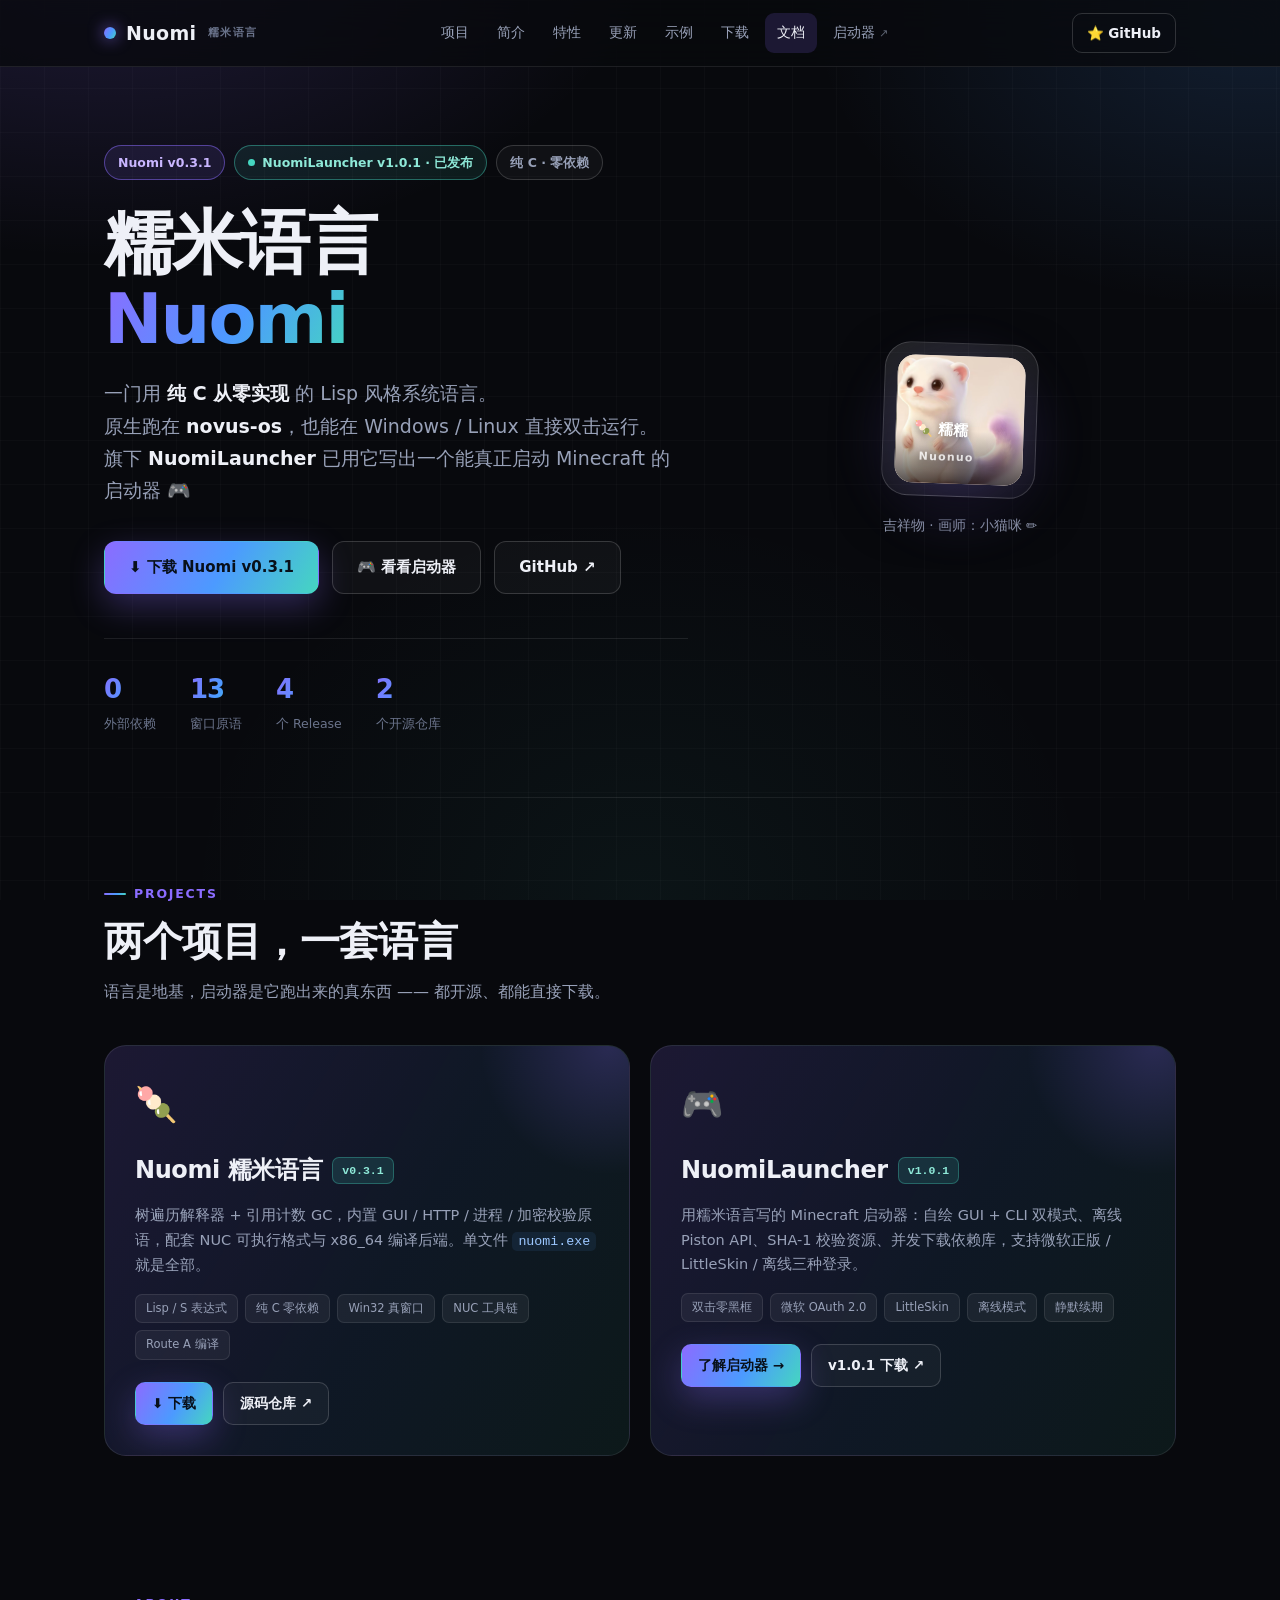
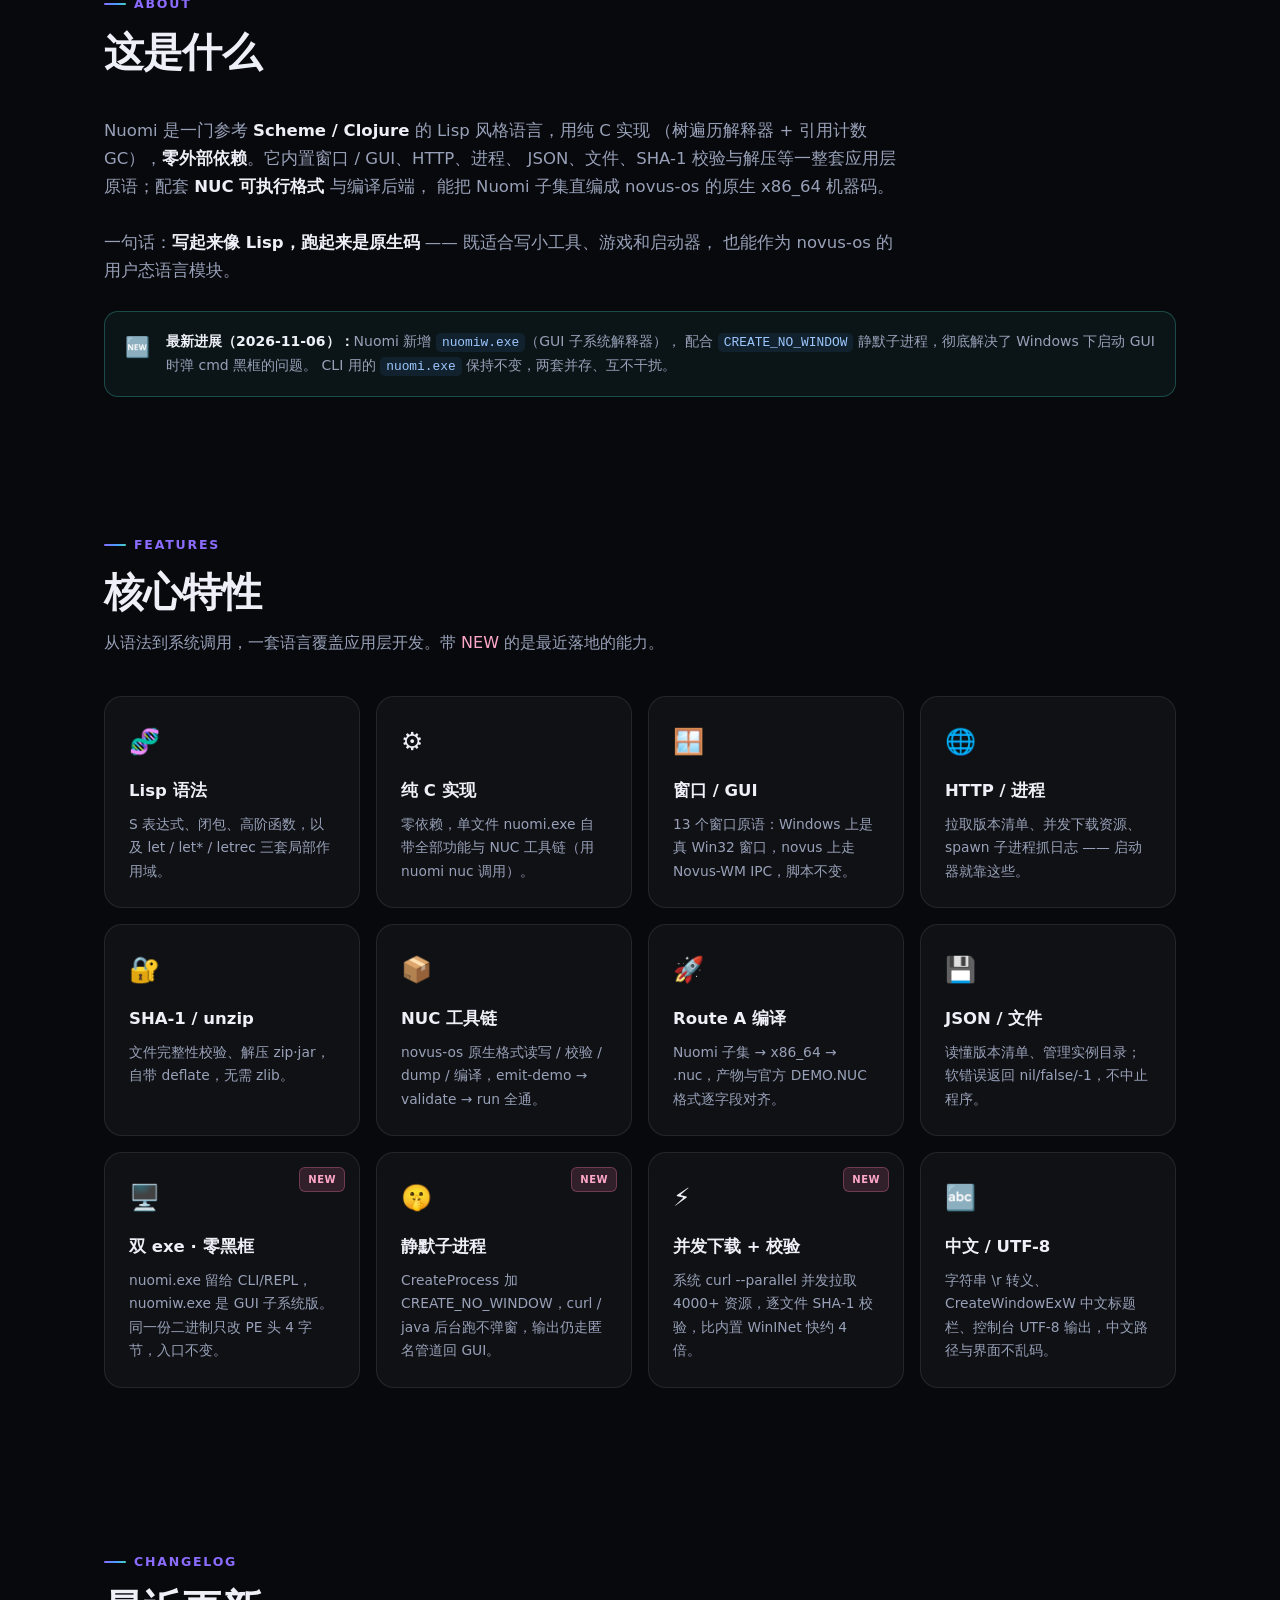
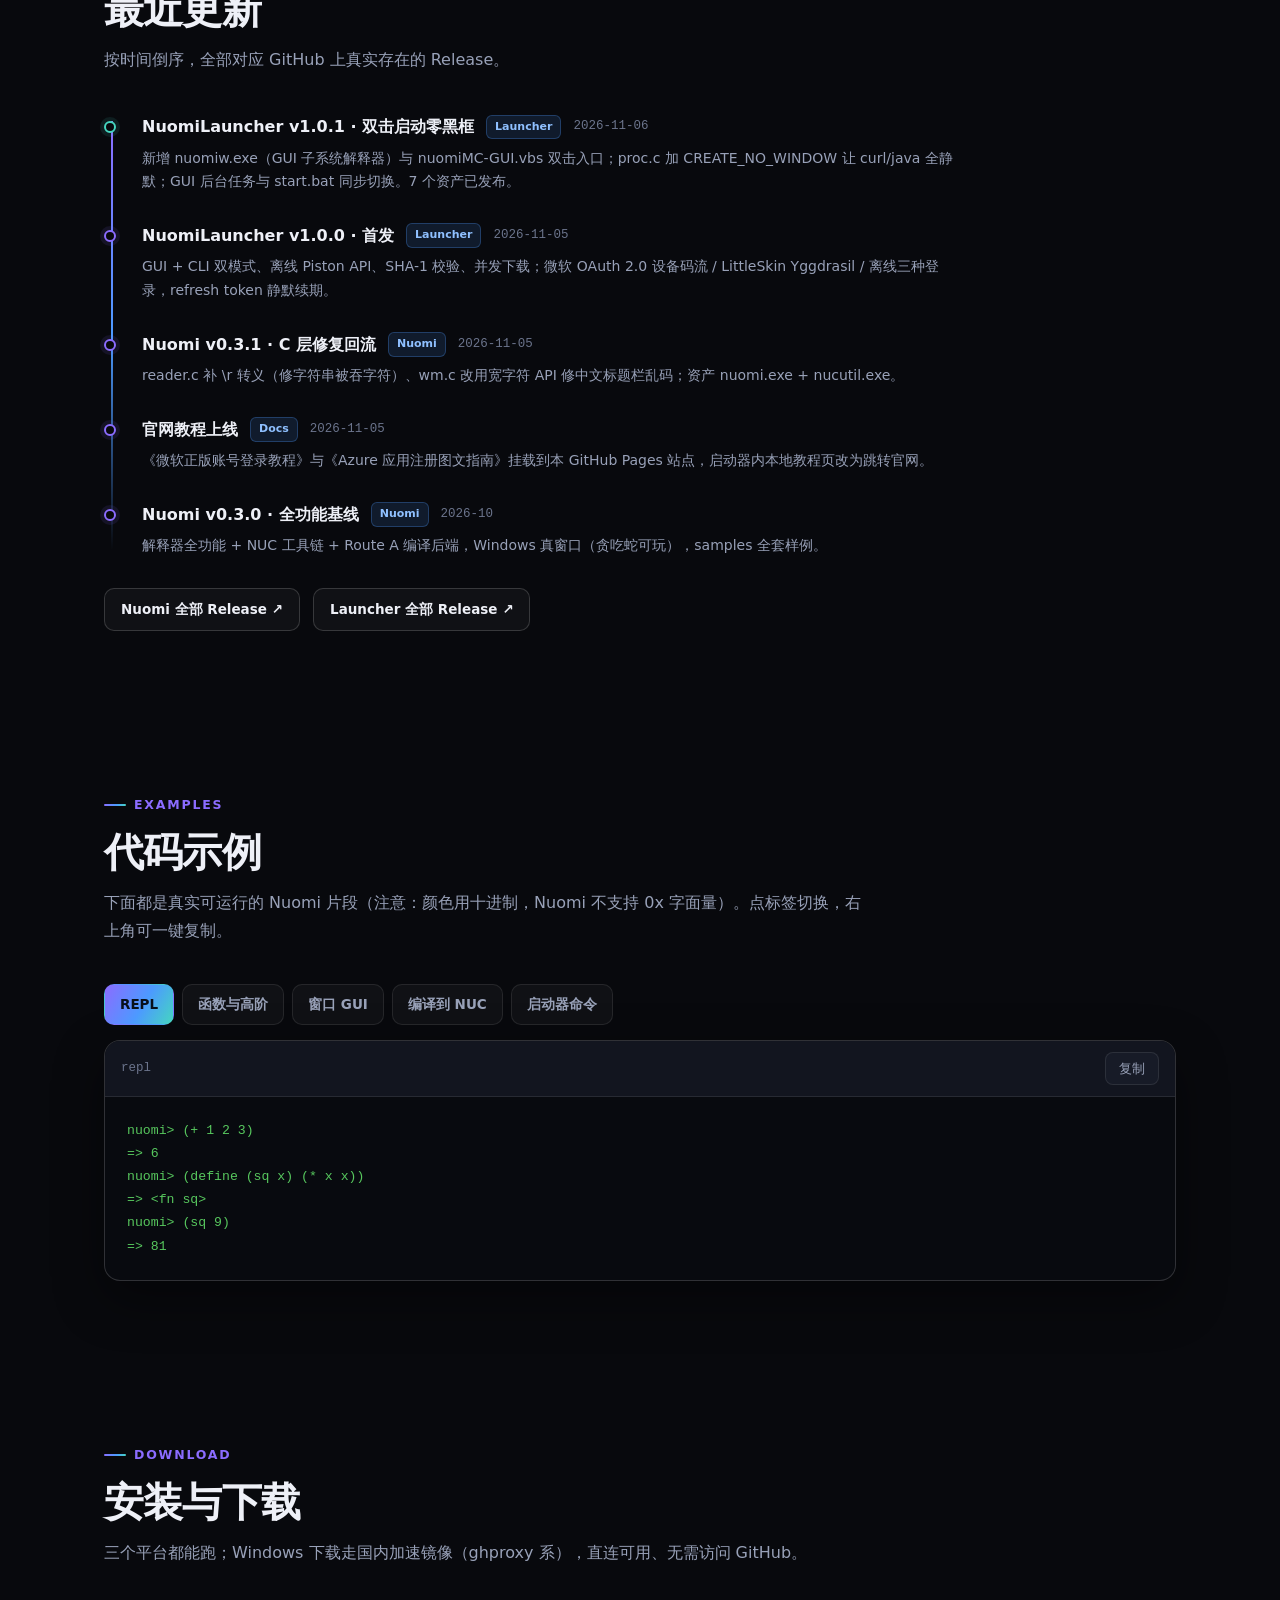
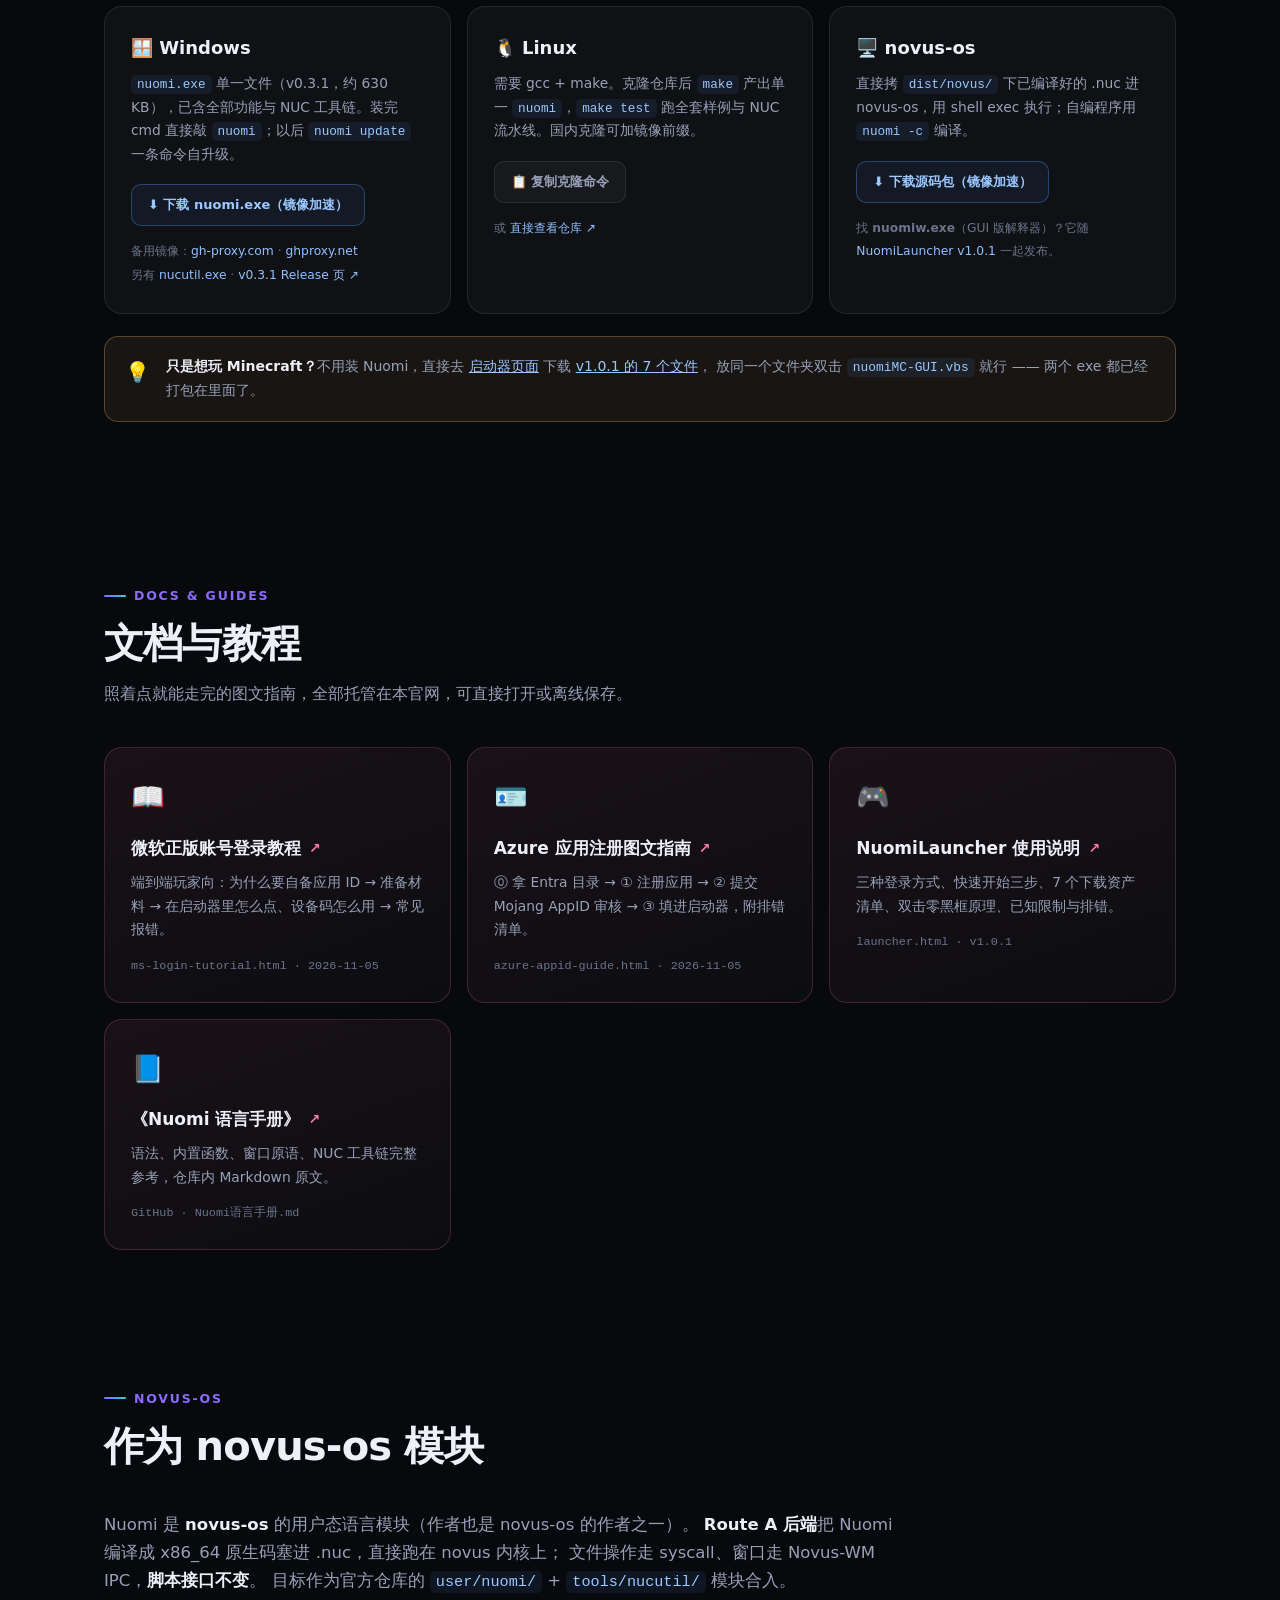
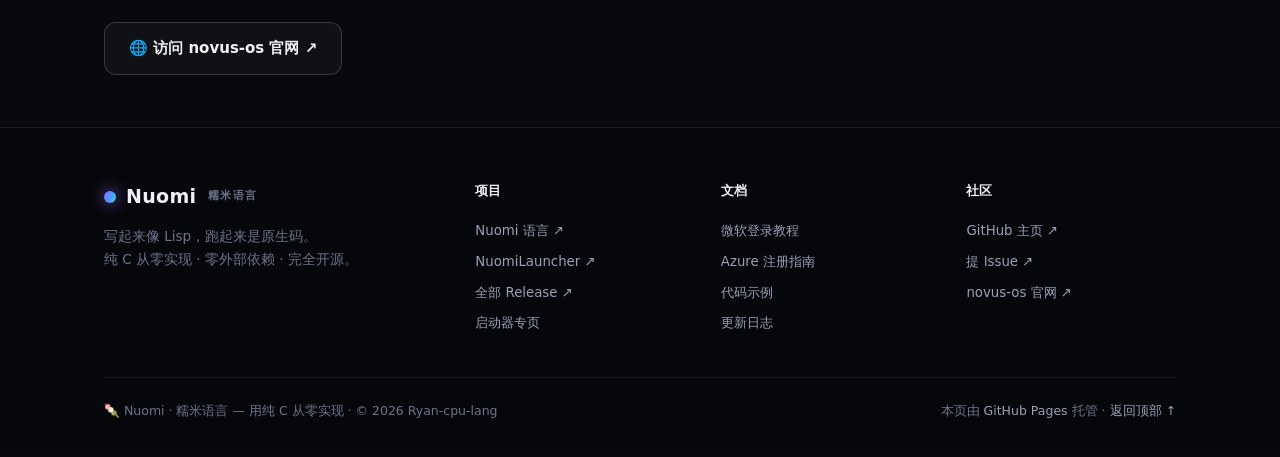
==== commit fd4a6a37: "fix(home): 吉祥物卡改方形构图，修复窄屏被拉成细长条的变形 原图 787x1058 竖版，旧版 img 写了 512x512 且 CSS 只覆盖 width， 导致 height 被锁 51" ====
--- a/index.html
+++ b/index.html
@@ -65,10 +65,12 @@
     </div>
     <div class="mascot">
       <div class="mascot-card">
-        <img src="assets/nuonuo.jpg" alt="Nuomi 糯米语言吉祥物「糯糯」" width="512" height="512" loading="eager">
-      </div>
-      <p class="mascot-cap">吉祥物 · <b>糯糯 Nuonuo</b> 🍡</p>
-      <p class="mascot-cap" style="margin-top:2px">画师：小猫咪 ✏️</p>
+        <div class="mascot-frame">
+          <img src="assets/nuonuo.jpg" alt="Nuomi 糯米语言吉祥物「糯糯」" width="787" height="1058" loading="eager">
+          <div class="mascot-tag">🍡 糯糯 <span>Nuonuo</span></div>
+        </div>
+      </div>
+      <p class="mascot-cap">吉祥物 · 画师：小猫咪 ✏️</p>
     </div>
   </div>
 </header>
--- a/assets/site.css
+++ b/assets/site.css
@@ -170,8 +170,8 @@
 .stat .l{font-size:12.5px;color:var(--faint);margin-top:2px}
 
 /* 吉祥物卡 */
-.mascot{position:relative;max-width:330px;margin:0 auto}
-@media(max-width:900px){.mascot{max-width:260px}}
+.mascot{position:relative;max-width:360px;margin:0 auto}
+@media(max-width:900px){.mascot{max-width:280px}}
 .mascot::before{
   content:"";position:absolute;inset:-28px -22px;z-index:0;border-radius:50%;
   background:radial-gradient(circle,rgba(139,108,255,.28),transparent 68%);
@@ -184,7 +184,23 @@
   transform:rotate(2deg);transition:.35s;
 }
 .mascot-card:hover{transform:rotate(0deg) translateY(-6px)}
-.mascot-card img{border-radius:18px;width:100%}
+/* 方形构图：原图是 787x1058 竖版，用 cover 裁成 1:1 保住头与上身，
+   底部渐变让裁切自然淡出。绝对定位 + object-fit 保证任何屏宽都不变形，
+   也修掉了旧版「窄屏被锁 512px 高、拉成细长条」的问题。 */
+.mascot-frame{position:relative;overflow:hidden;border-radius:18px;aspect-ratio:1/1;background:#e8ded6}
+.mascot-frame img{
+  position:absolute;inset:0;width:100%;height:100%;display:block;
+  object-fit:cover;object-position:center 20%;
+}
+.mascot-frame::after{
+  content:"";position:absolute;left:0;right:0;bottom:0;height:42%;
+  background:linear-gradient(transparent,rgba(10,9,16,.68));pointer-events:none;
+}
+.mascot-tag{
+  position:absolute;left:18px;bottom:15px;z-index:2;
+  font-size:15px;font-weight:760;color:#fff;text-shadow:0 2px 10px rgba(0,0,0,.55);
+}
+.mascot-tag span{font-size:11px;font-weight:600;opacity:.78;margin-left:6px;letter-spacing:1.2px}
 .mascot-cap{text-align:center;margin-top:16px;font-size:13.5px;color:var(--dim)}
 .mascot-cap b{color:var(--ink)}
 
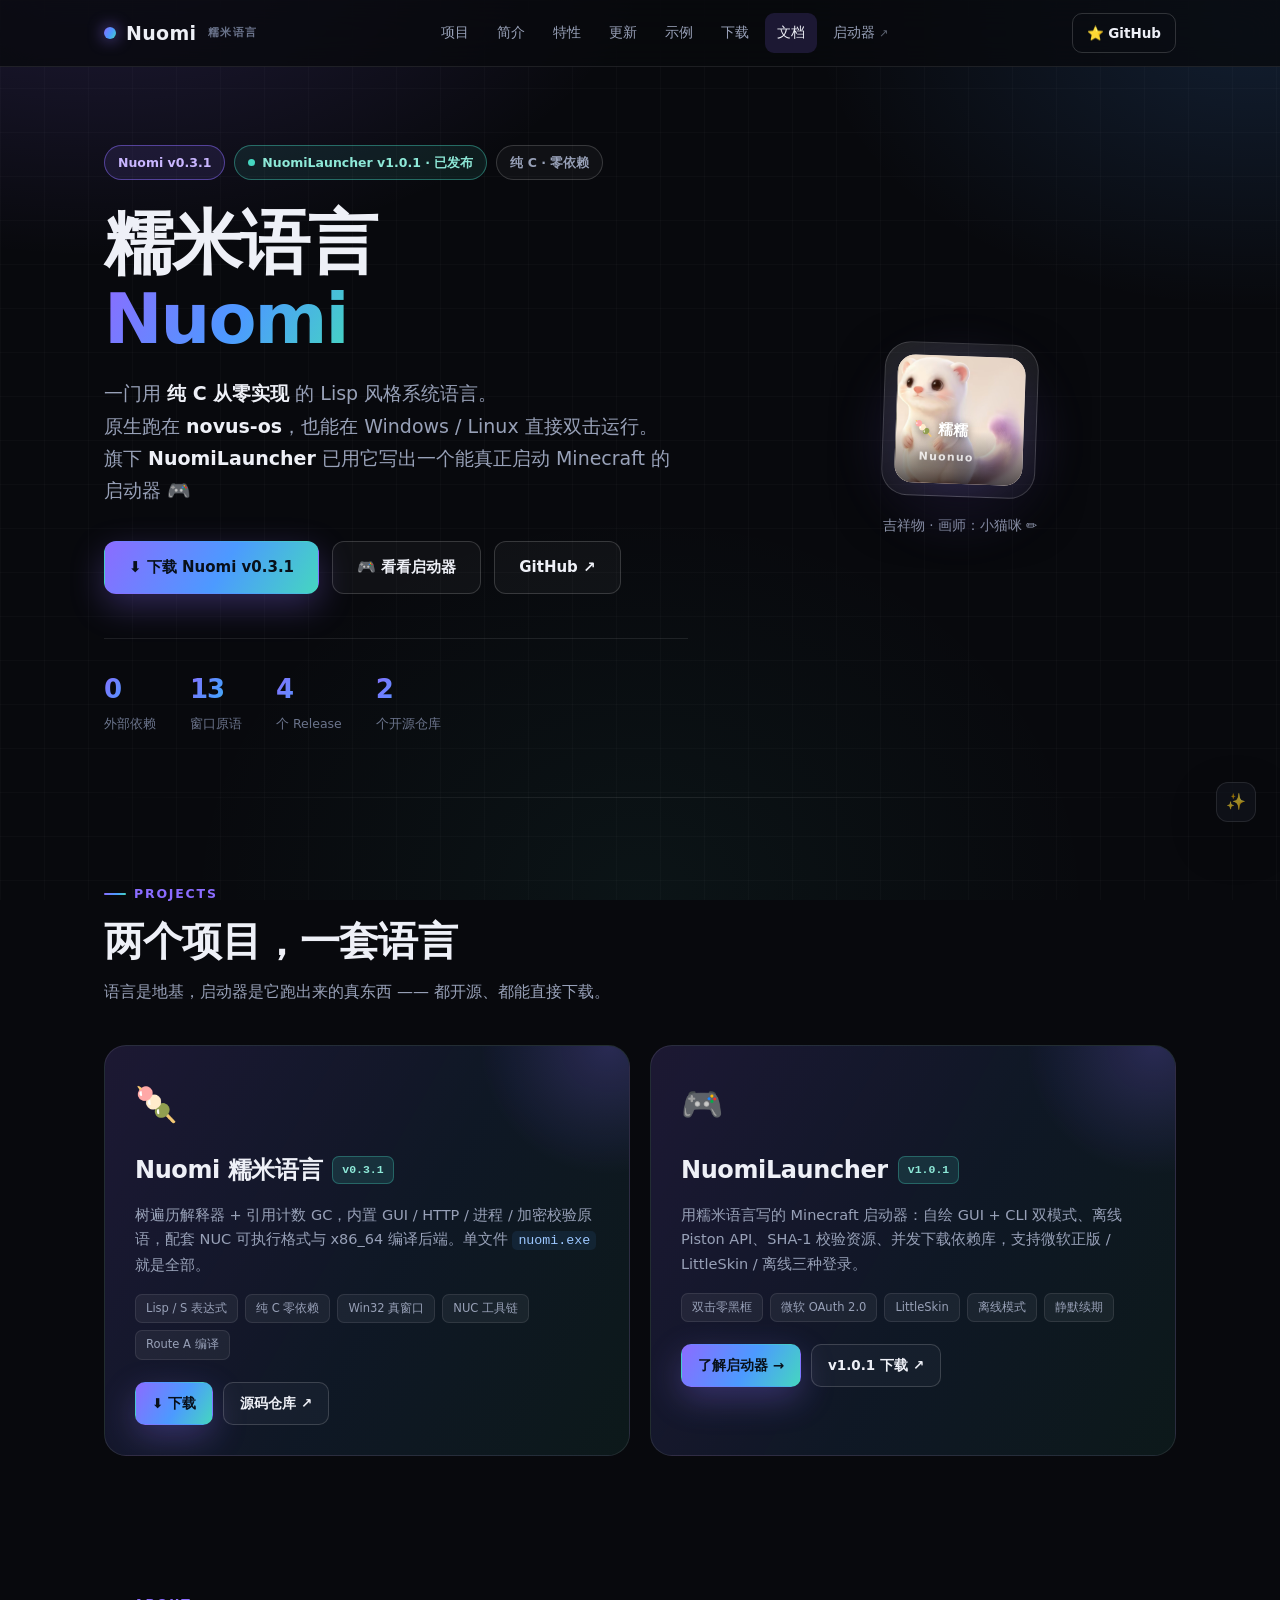
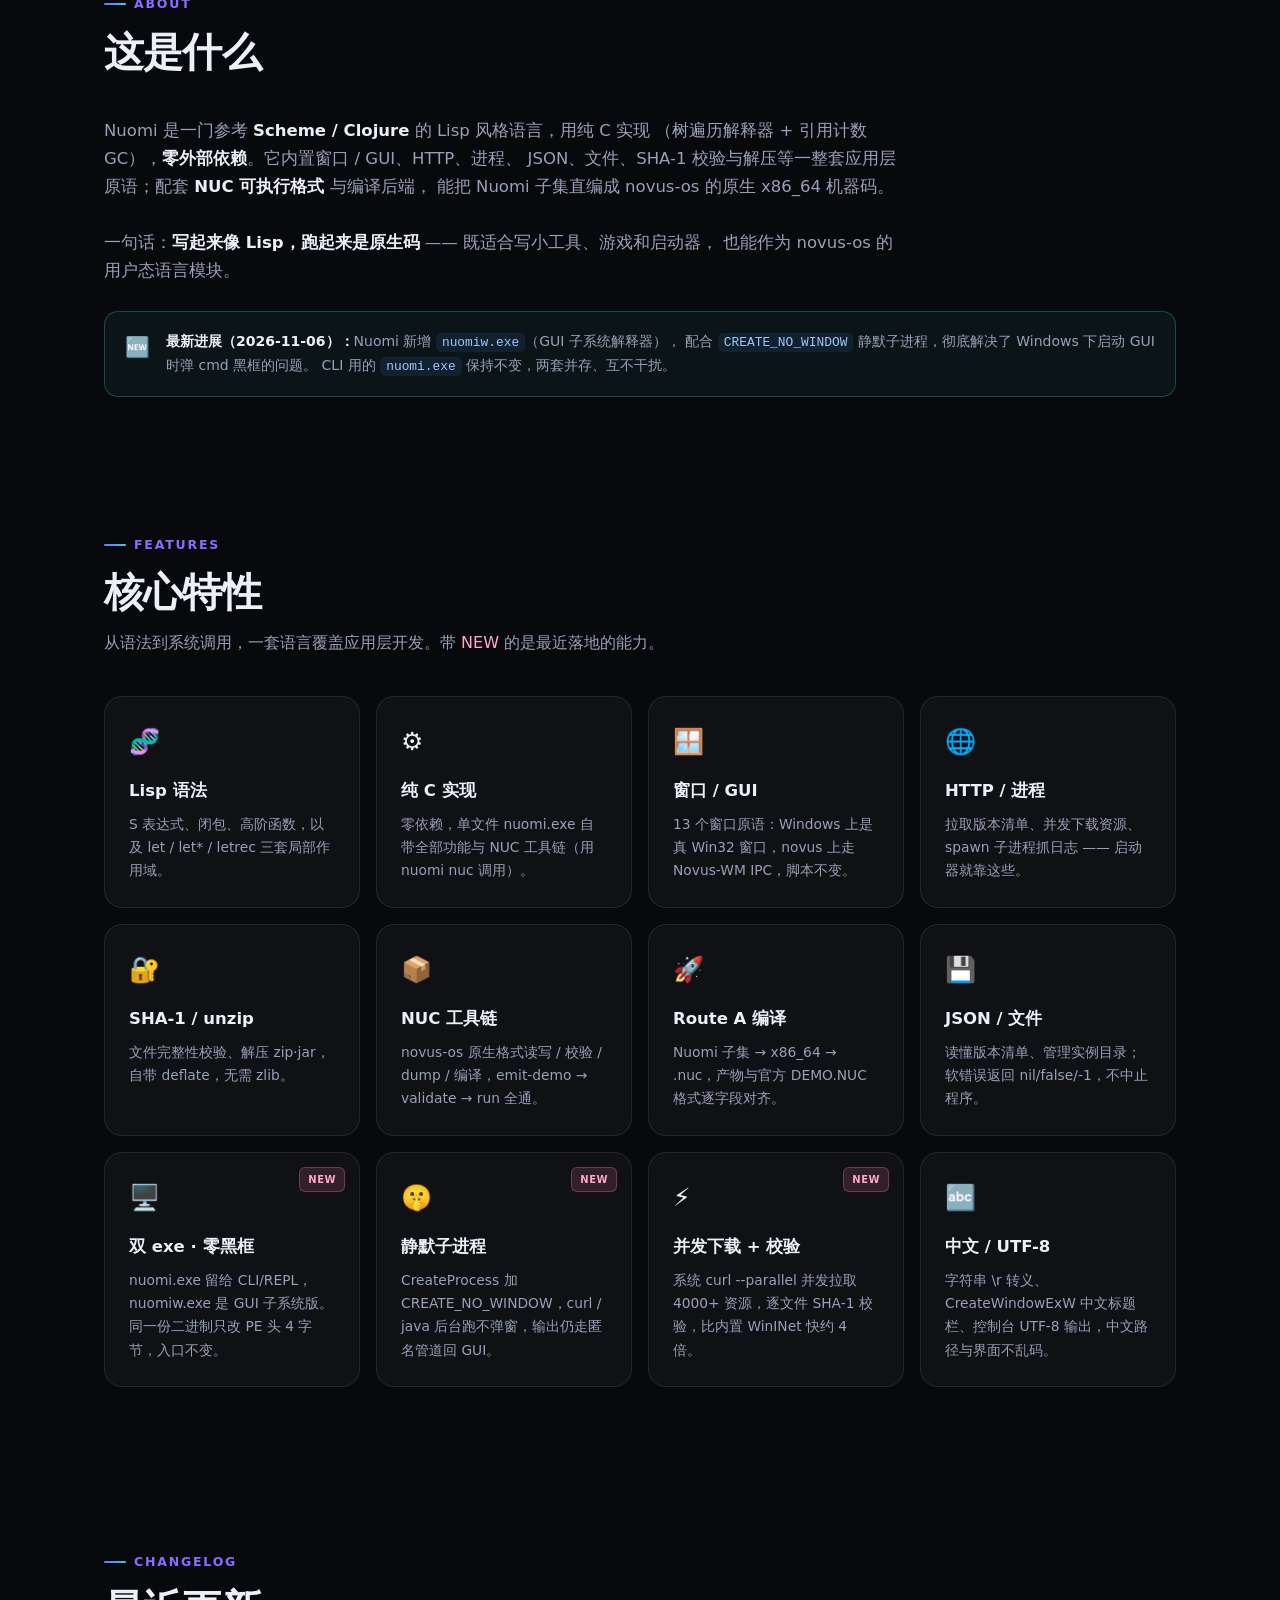
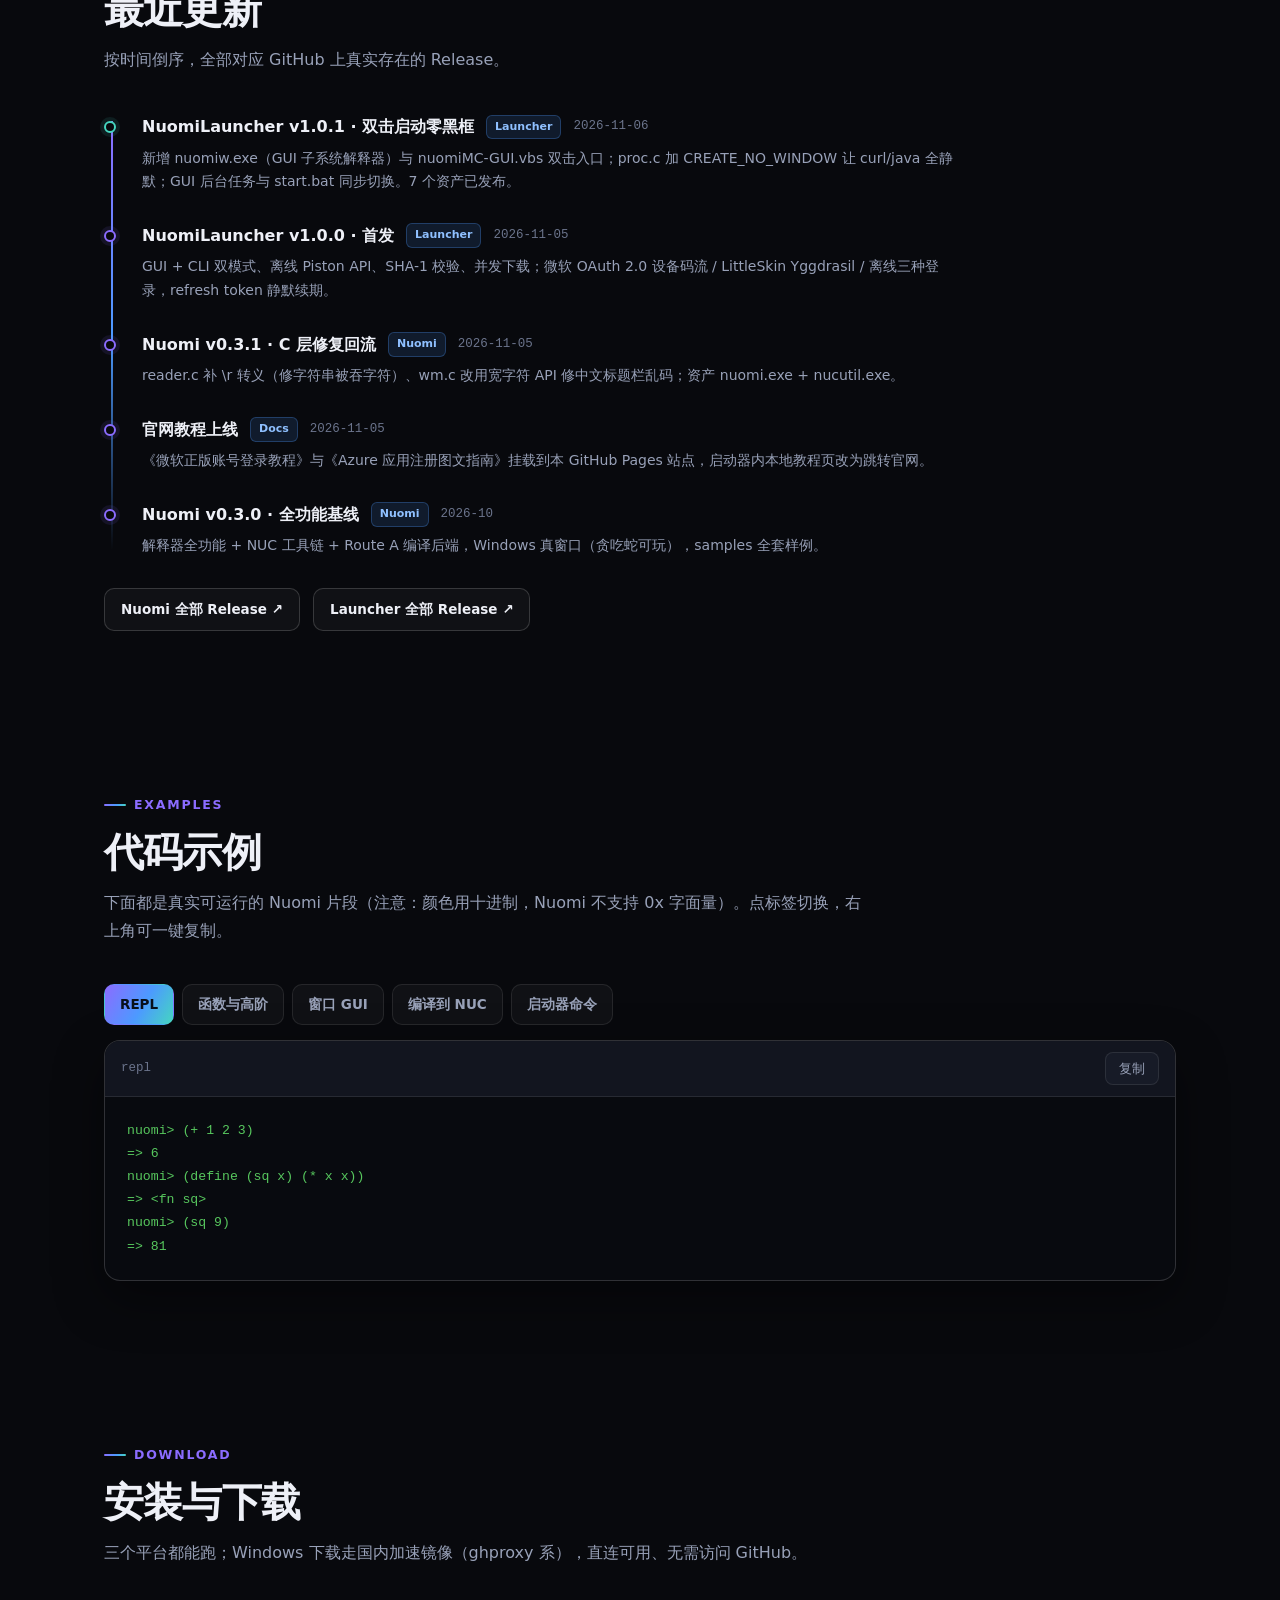
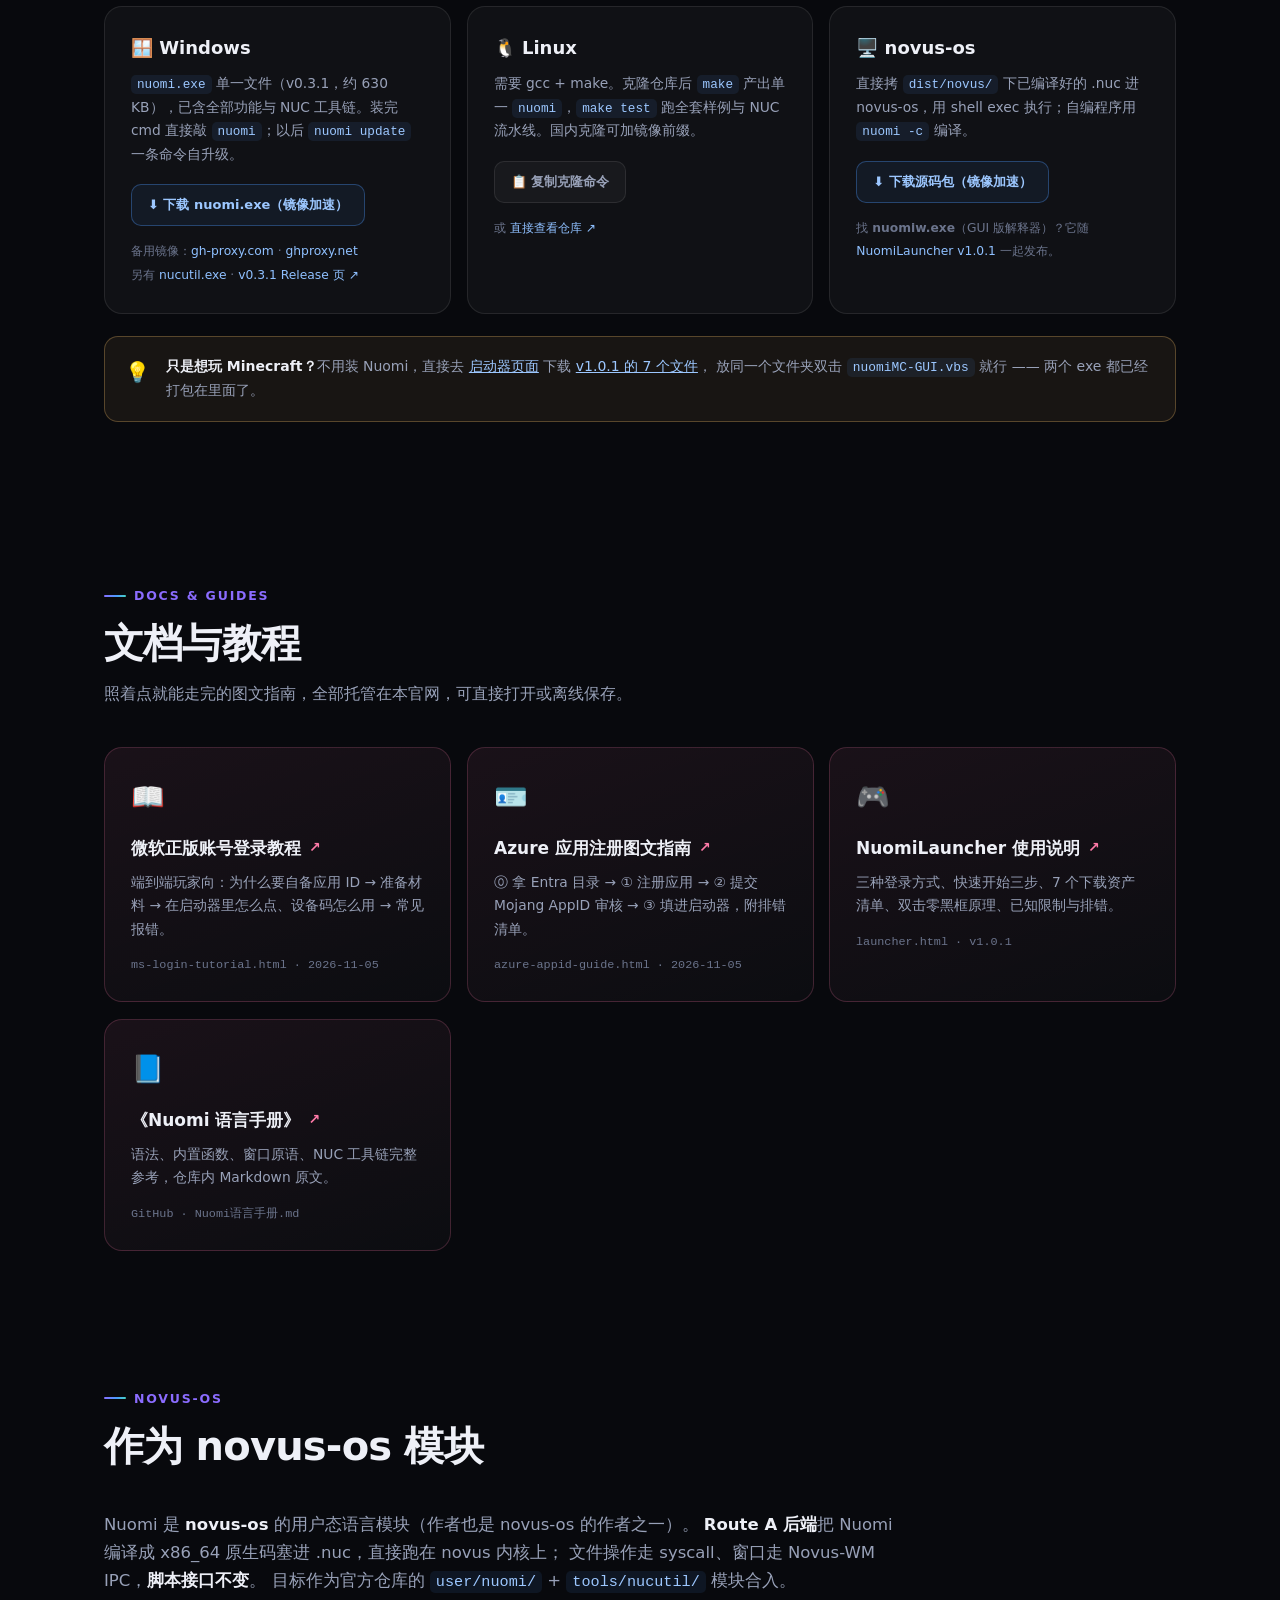
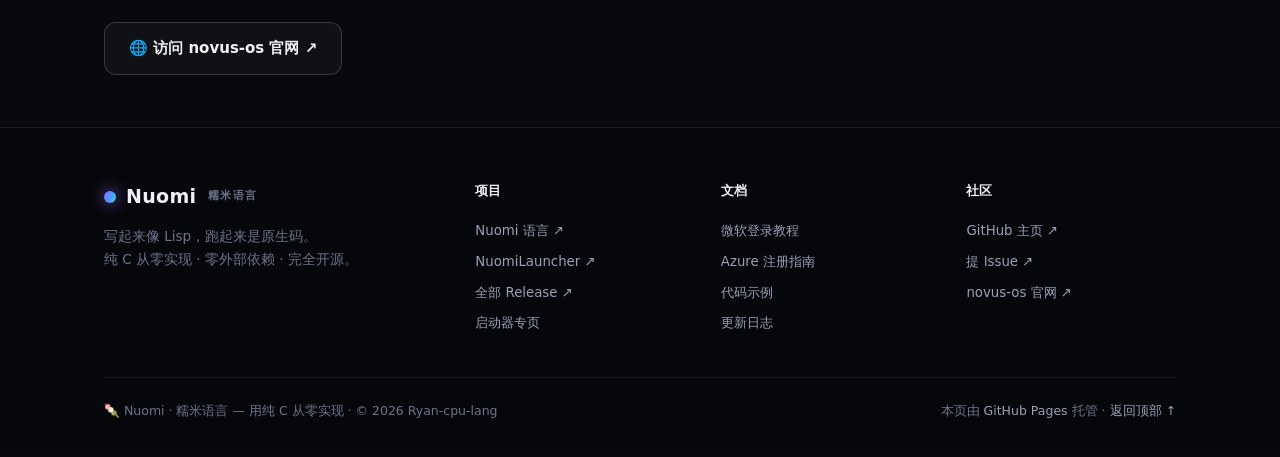
==== commit f48e34d9: "feat(site): 加入一整套鼠标交互特效（可一键开关） - 新增 assets/fx.css 与 assets/fx.js，三张深色页（首页 / 启动器 / 404）接入；   教程页保持纯离线" ====
--- a/index.html
+++ b/index.html
@@ -13,7 +13,8 @@
 <meta property="og:url" content="https://ryan-cpu-lang.github.io/">
 <link rel="canonical" href="https://ryan-cpu-lang.github.io/">
 <link rel="icon" type="image/svg+xml" href="assets/favicon.svg">
-<link rel="stylesheet" href="assets/site.css">
+<link rel="stylesheet" href="assets/site.css?v=2">
+<link rel="stylesheet" href="assets/fx.css?v=1">
 </head>
 <body>
 
@@ -402,5 +403,6 @@
 
 <button id="top" aria-label="回到顶部">↑</button>
 <script src="assets/site.js"></script>
+<script src="assets/fx.js?v=1"></script>
 </body>
 </html>
--- a/assets/fx.css
+++ b/assets/fx.css
@@ -0,0 +1,126 @@
+/* ============================================================
+   Nuomi 官网 · 鼠标交互特效层
+   必须在 site.css 之后加载（倾斜规则需要覆盖 .reveal.in）。
+   仅桌面精确指针启用；触屏 / 减少动效 / 手动关闭时全部静止。
+   所有装饰层 pointer-events:none，不挡点击、不隐藏系统光标。
+   ============================================================ */
+
+/* ---------- 1. 跟随鼠标的柔光 ---------- */
+#fxGlow{
+  position:fixed;left:0;top:0;width:560px;height:560px;margin:-280px 0 0 -280px;
+  border-radius:50%;pointer-events:none;z-index:2;opacity:0;
+  background:radial-gradient(circle,
+    rgba(139,108,255,.15) 0%,
+    rgba(76,154,255,.075) 36%,
+    rgba(69,214,192,.03) 55%,
+    transparent 72%);
+  transition:opacity .5s ease;will-change:transform;
+}
+body.fx-on.fx-awake #fxGlow{opacity:1}
+
+/* ---------- 2. 双层光标（系统光标保留，只加光晕跟班） ---------- */
+#fxDot,#fxRing{
+  position:fixed;left:0;top:0;border-radius:50%;pointer-events:none;
+  z-index:9998;will-change:transform;opacity:0;transition:opacity .25s;
+}
+#fxDot{
+  width:6px;height:6px;margin:-3px 0 0 -3px;background:#fff;
+  box-shadow:0 0 10px 2px rgba(139,108,255,.95),0 0 22px rgba(76,154,255,.5);
+}
+#fxRing{
+  width:32px;height:32px;margin:-16px 0 0 -16px;
+  border:1.5px solid rgba(139,108,255,.65);
+  transition:opacity .25s,width .22s,height .22s,margin .22s,
+             border-color .22s,background .22s;
+}
+body.fx-on.fx-awake #fxDot,body.fx-on.fx-awake #fxRing{opacity:1}
+body.fx-hover #fxRing{
+  width:50px;height:50px;margin:-25px 0 0 -25px;
+  border-color:rgba(69,214,192,.9);background:rgba(139,108,255,.10);
+}
+
+/* ---------- 3. 卡片 3D 倾斜 + 聚光 ----------
+   .fx-ready 由 fx.js 在 reveal 淡入动画结束后才添加：
+   淡入期间沿用 site.css 的 transform/transition，避免两套 transform
+   切换瞬间跳变；淡入完成后 transform 值等价，接管无感知。          */
+.fx-tilt{--rx:0deg;--ry:0deg;--lift:0px;--mx:50%;--my:50%}
+.fx-tilt.fx-ready{
+  transform:perspective(900px) rotateX(var(--rx)) rotateY(var(--ry)) translateY(var(--lift));
+  transition:transform .18s ease-out,border-color .22s,background .22s,box-shadow .22s;
+}
+.fx-tilt.fx-ready:hover{--lift:-4px}
+.fx-shine{
+  position:absolute;inset:0;border-radius:inherit;pointer-events:none;z-index:0;
+  background:radial-gradient(300px circle at var(--mx) var(--my),
+             rgba(139,108,255,.16),transparent 68%);
+  opacity:0;transition:opacity .28s;
+}
+.fx-tilt:hover .fx-shine{opacity:1}
+
+/* ---------- 4. 按钮流光 + 点击涟漪 ---------- */
+.fx-btn{position:relative;overflow:hidden}
+.fx-btn::after{
+  content:"";position:absolute;inset:0;pointer-events:none;
+  background:radial-gradient(130px circle at var(--mx,50%) var(--my,50%),
+             rgba(255,255,255,.28),transparent 72%);
+  opacity:0;transition:opacity .25s;
+}
+.fx-btn:hover::after{opacity:1}
+.fx-ripple{
+  position:absolute;pointer-events:none;border-radius:50%;
+  background:radial-gradient(circle,rgba(255,255,255,.6),
+             rgba(139,108,255,.28) 50%,transparent 72%);
+  transform:translate(-50%,-50%) scale(0);
+  animation:fx-rip .62s ease-out forwards;
+}
+@keyframes fx-rip{to{transform:translate(-50%,-50%) scale(1);opacity:0}}
+
+/* ---------- 5. Hero 视差（独立 translate 属性，不与 transform 冲突） ---------- */
+.fx-par{
+  translate:var(--px,0px) var(--py,0px);
+  transition:translate .25s ease-out;
+}
+
+/* ---------- 6. 点击撒团子 ---------- */
+.fx-pop{
+  position:fixed;width:9px;height:9px;border-radius:50%;
+  pointer-events:none;z-index:9997;
+  animation:fx-pop .8s cubic-bezier(.18,.7,.3,1) forwards;
+}
+.fx-pop.txt{width:auto;height:auto;background:none!important;font-size:17px;line-height:1}
+@keyframes fx-pop{
+  0%{opacity:1;transform:translate(-50%,-50%) scale(.35)}
+  100%{opacity:0;transform:translate(calc(-50% + var(--dx)),
+                                     calc(-50% + var(--dy))) scale(1.1)}
+}
+
+/* ---------- 7. 特效开关（回到顶部按钮上方） ---------- */
+#fxToggle{
+  position:fixed;right:24px;bottom:78px;z-index:91;
+  width:40px;height:40px;border-radius:12px;cursor:pointer;
+  border:1px solid var(--line-strong);background:var(--panel-solid);
+  color:var(--ink);font-size:16px;line-height:1;opacity:.62;
+  transition:.2s;box-shadow:var(--shadow);
+}
+#fxToggle:hover{opacity:1;border-color:var(--violet);transform:translateY(-2px)}
+
+/* ---------- 8. 关闭 / 降级 ---------- */
+body.fx-off #fxGlow,body.fx-off #fxDot,body.fx-off #fxRing,
+body.fx-off .fx-shine,body.fx-off .fx-ripple,body.fx-off .fx-pop{display:none!important}
+body.fx-off .fx-tilt.fx-ready{transform:none}
+body.fx-off .fx-btn::after{display:none}
+body.fx-off .fx-par{translate:0 0}
+body.fx-off #fxToggle{opacity:.38}
+body.fx-off #fxToggle:hover{opacity:.9}
+
+@media(hover:none),(pointer:coarse){
+  #fxGlow,#fxDot,#fxRing,#fxToggle{display:none!important}
+  .fx-tilt.fx-ready{transform:none}
+  .fx-par{translate:0 0}
+}
+@media(prefers-reduced-motion:reduce){
+  #fxGlow,#fxDot,#fxRing,#fxToggle{display:none!important}
+  .fx-tilt.fx-ready{transform:none}
+  .fx-shine,.fx-ripple,.fx-pop,.fx-btn::after{display:none!important}
+  .fx-par{translate:0 0}
+}
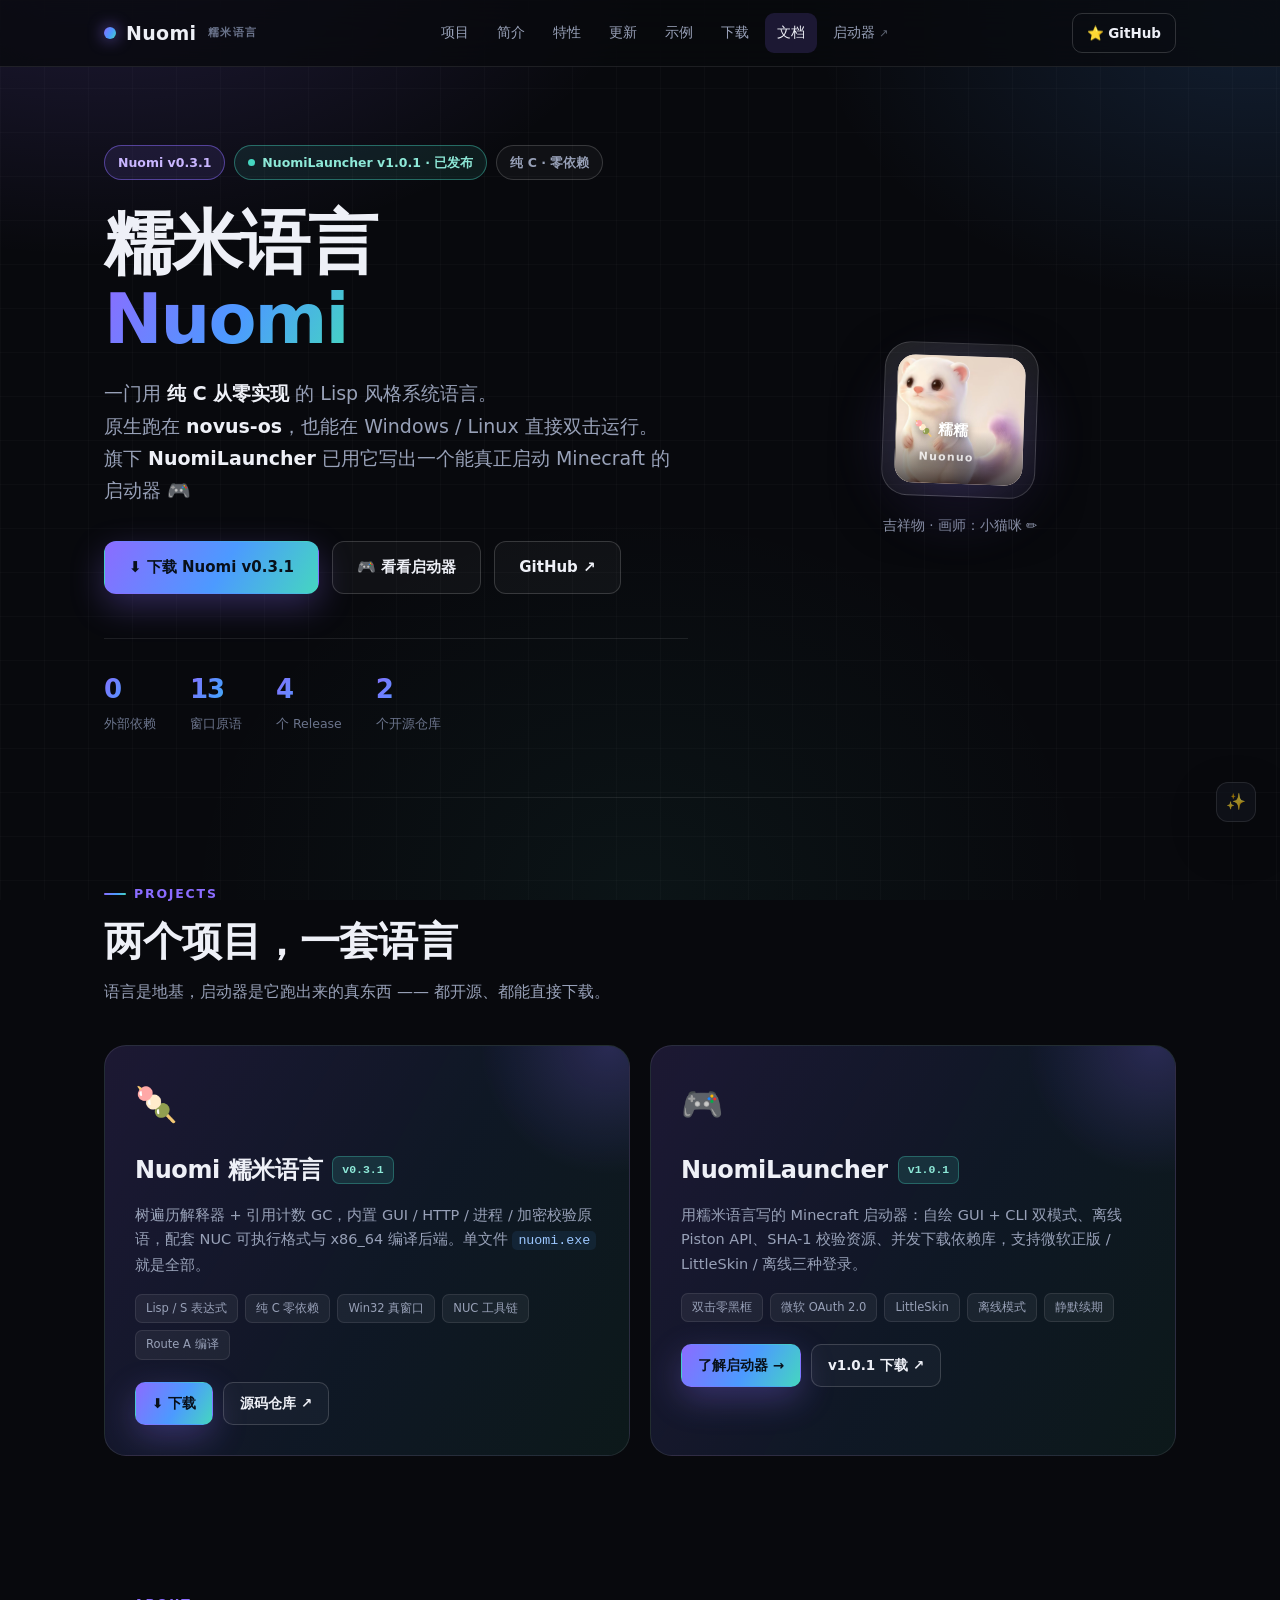
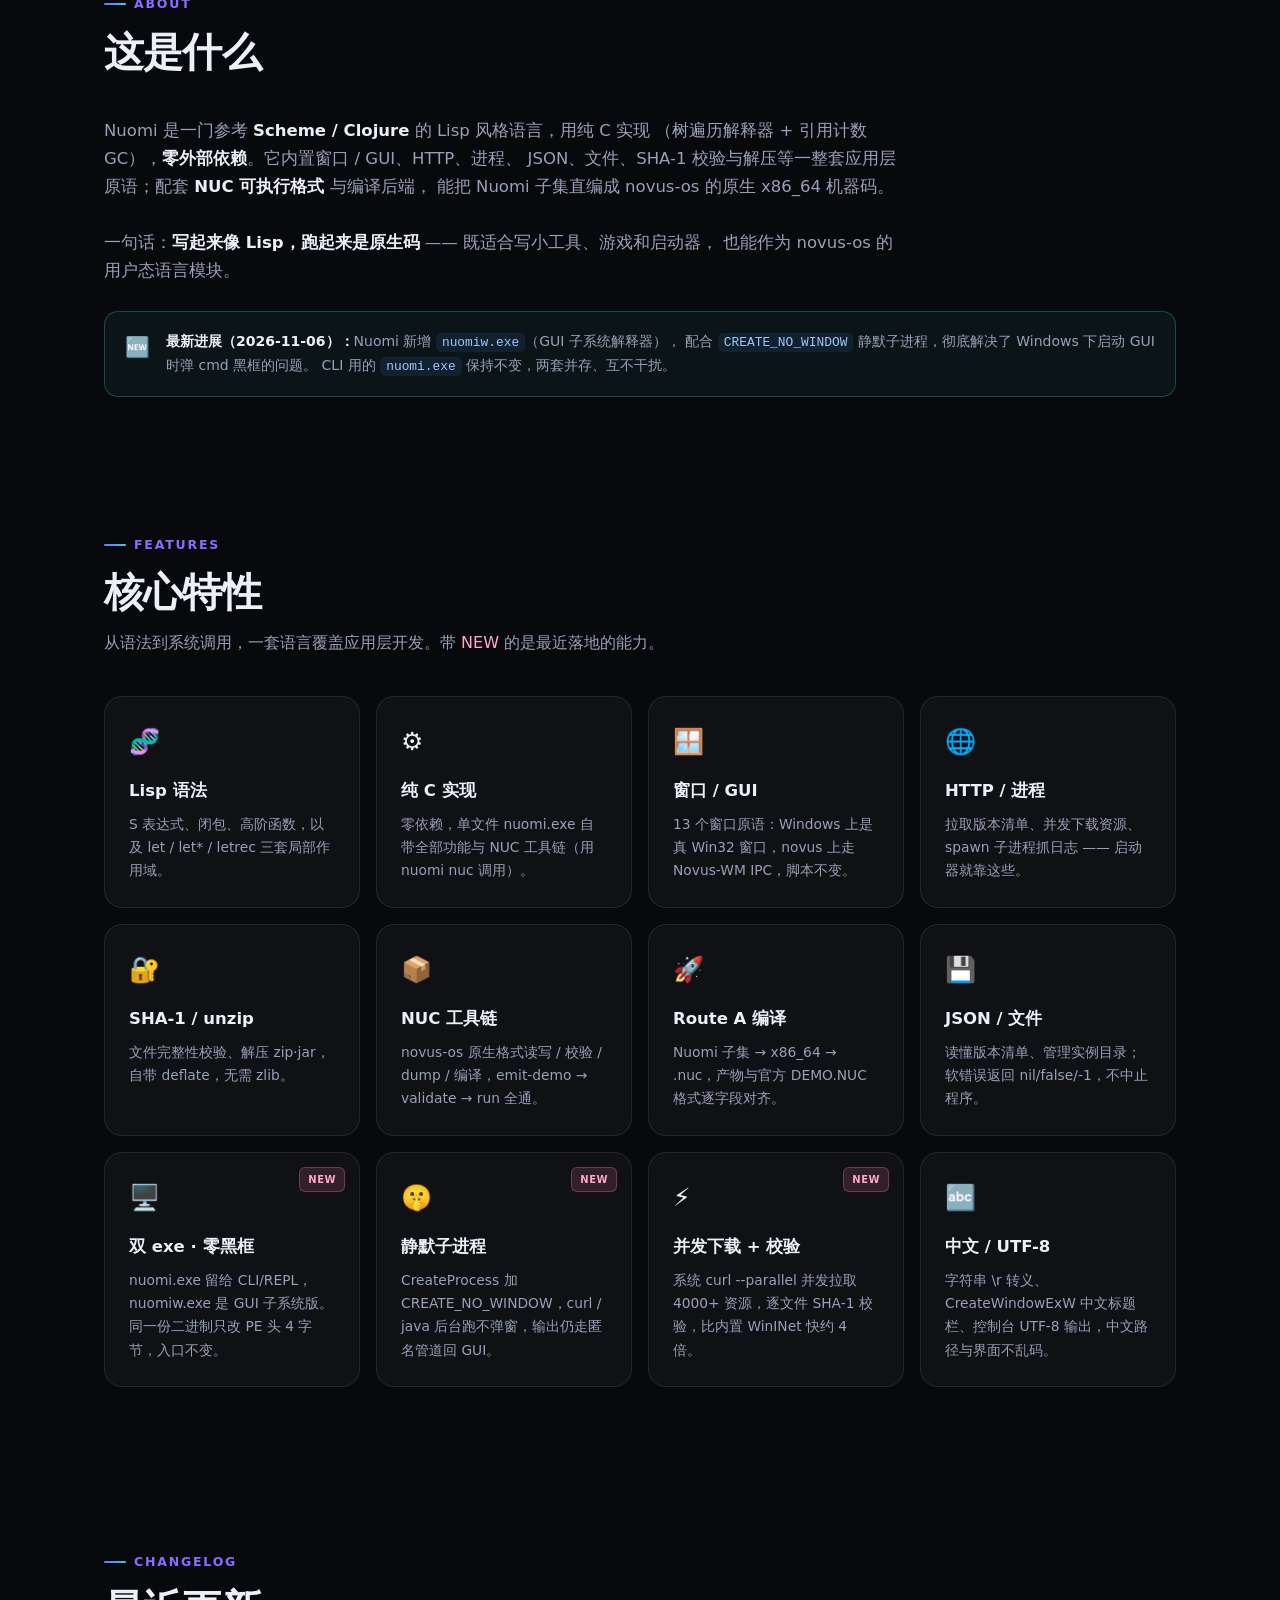
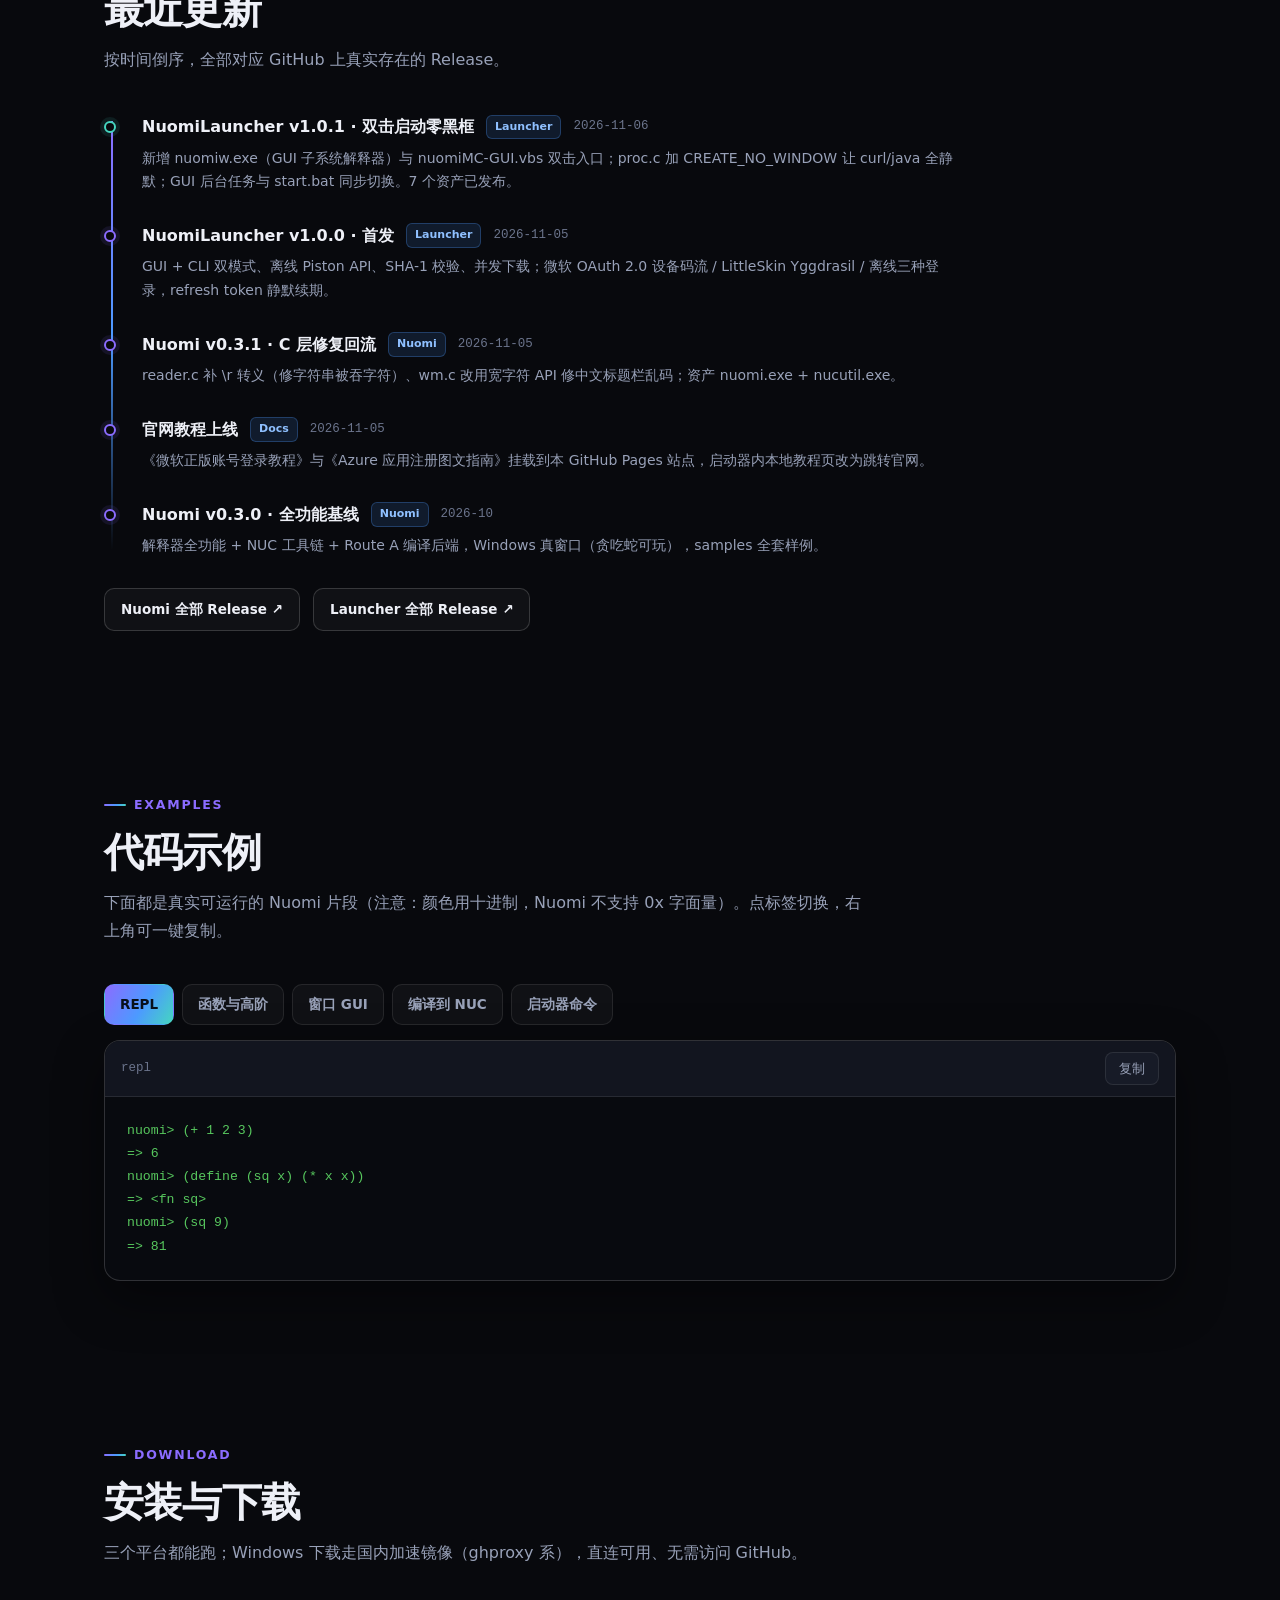
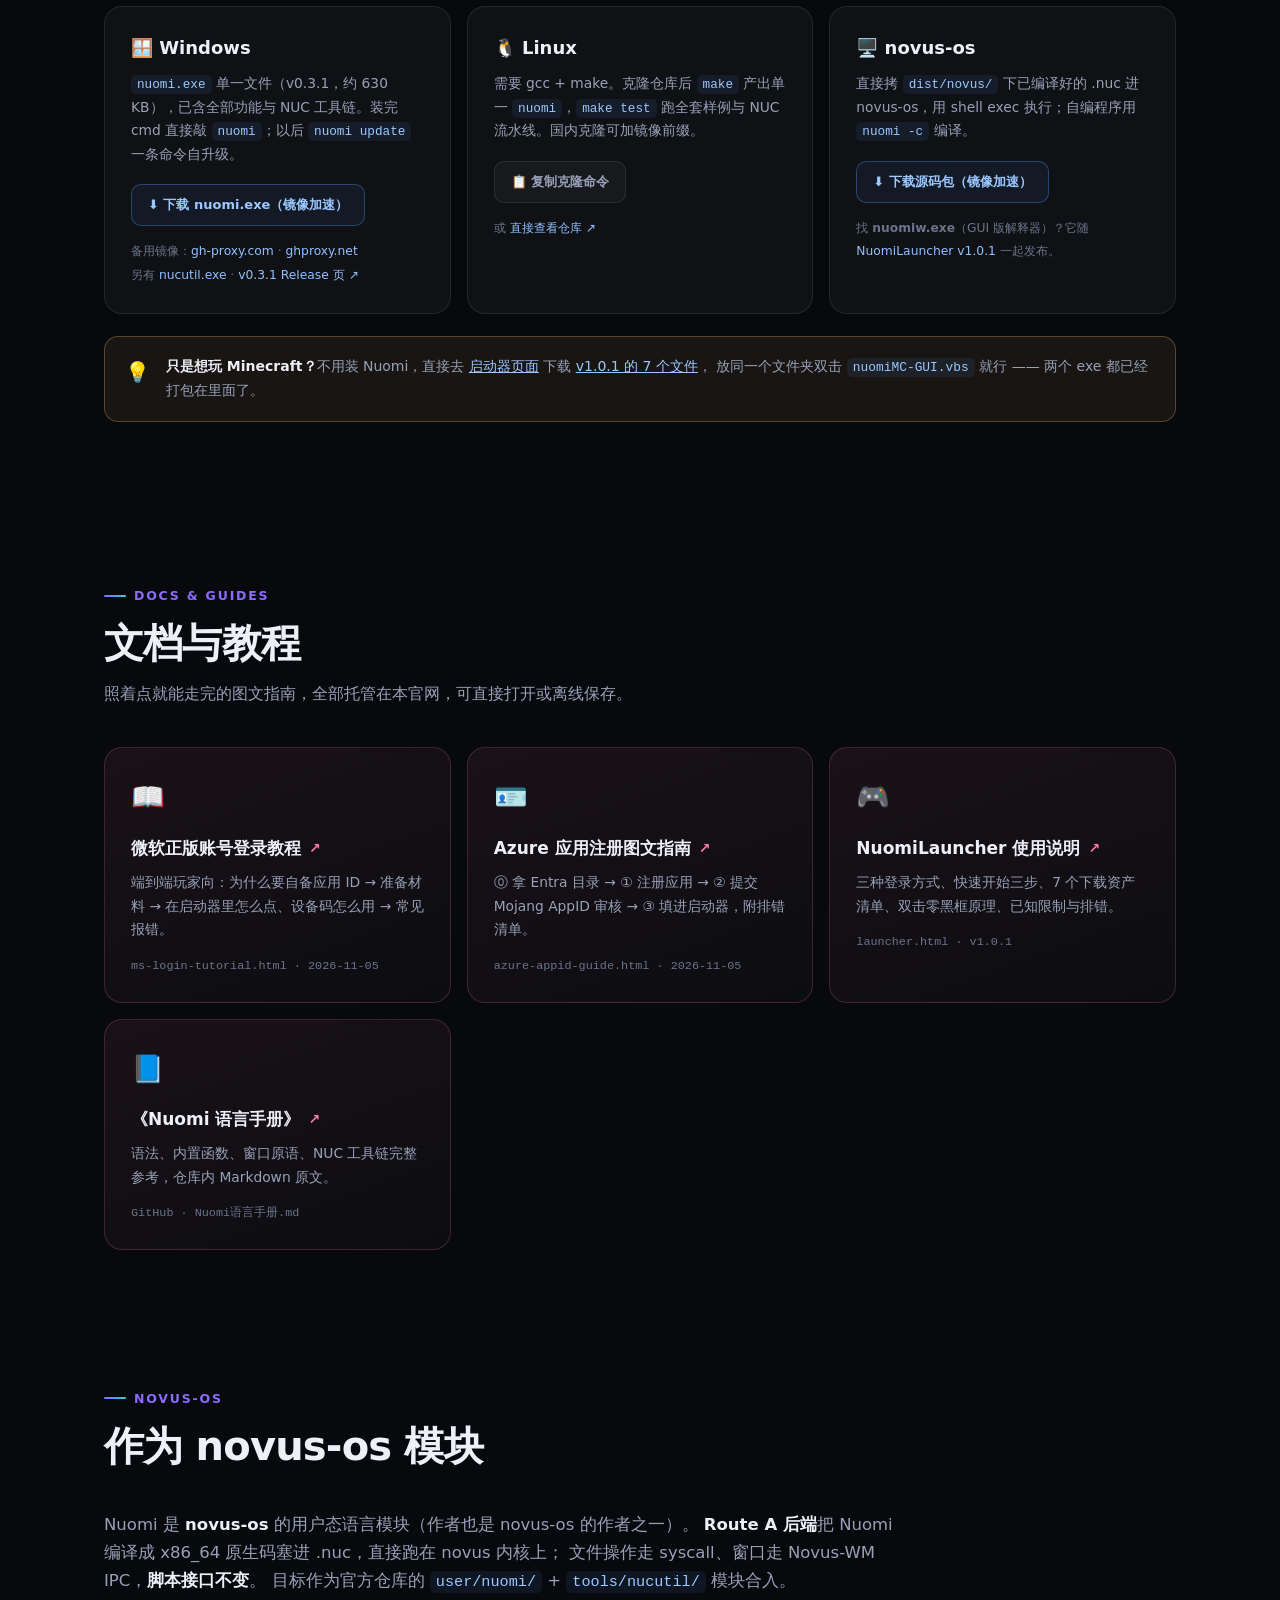
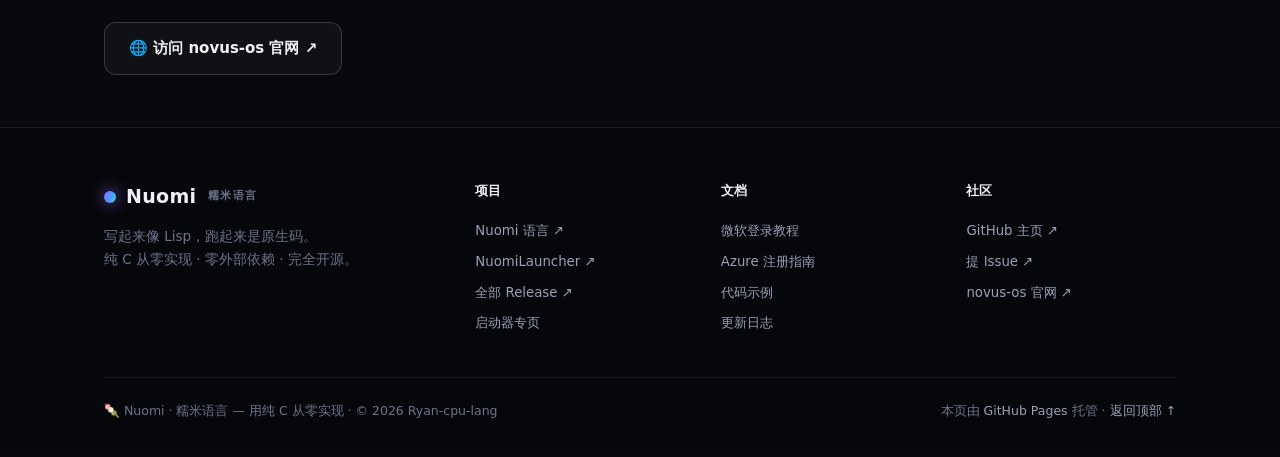
==== commit 0d9e4d24: "feat(docs): 微软登录教程页全面升级 + 两篇文档接入浅色特效 - ms-login-tutorial.html 重做样式与交互（正文一字未改）：   阅读进度条、底部当前章节胶囊、目录随滚" ====
--- a/index.html
+++ b/index.html
@@ -14,7 +14,7 @@
 <link rel="canonical" href="https://ryan-cpu-lang.github.io/">
 <link rel="icon" type="image/svg+xml" href="assets/favicon.svg">
 <link rel="stylesheet" href="assets/site.css?v=2">
-<link rel="stylesheet" href="assets/fx.css?v=1">
+<link rel="stylesheet" href="assets/fx.css?v=2">
 </head>
 <body>
 
@@ -403,6 +403,6 @@
 
 <button id="top" aria-label="回到顶部">↑</button>
 <script src="assets/site.js"></script>
-<script src="assets/fx.js?v=1"></script>
+<script src="assets/fx.js?v=2"></script>
 </body>
 </html>
--- a/assets/fx.css
+++ b/assets/fx.css
@@ -124,3 +124,42 @@
   .fx-shine,.fx-ripple,.fx-pop,.fx-btn::after{display:none!important}
   .fx-par{translate:0 0}
 }
+
+/* ============================================================
+   9. 浅色文档页适配（微软登录教程 / Azure 指南）
+   文档页在 <body> 上带 .fx-light；深色页的紫蓝光在白底上会发灰，
+   这里整套换成粉紫系，并补齐开关按钮缺失的 CSS 变量。
+   ============================================================ */
+body.fx-light #fxGlow{
+  background:radial-gradient(circle,
+    rgba(217,100,127,.13) 0%,
+    rgba(139,108,255,.065) 38%,
+    rgba(76,154,255,.025) 56%,
+    transparent 72%);
+}
+body.fx-light #fxDot{
+  background:#d9647f;
+  box-shadow:0 0 10px 2px rgba(217,100,127,.7),0 0 22px rgba(139,108,255,.32);
+}
+body.fx-light #fxRing{border-color:rgba(217,100,127,.55)}
+body.fx-light.fx-hover #fxRing{
+  border-color:#8b6cff;background:rgba(217,100,127,.10);
+}
+body.fx-light .fx-shine{
+  background:radial-gradient(300px circle at var(--mx) var(--my),
+             rgba(217,100,127,.13),transparent 68%);
+}
+body.fx-light .fx-btn::after{
+  background:radial-gradient(130px circle at var(--mx,50%) var(--my,50%),
+             rgba(217,100,127,.20),transparent 72%);
+}
+body.fx-light .fx-ripple{
+  background:radial-gradient(circle,rgba(217,100,127,.38),
+             rgba(139,108,255,.18) 50%,transparent 72%);
+}
+body.fx-light #fxToggle{
+  right:20px;bottom:78px;
+  border-color:#eadde2;background:#fff;color:#d9647f;
+  box-shadow:0 8px 24px rgba(160,110,125,.18);
+}
+body.fx-light #fxToggle:hover{border-color:#d9647f}
